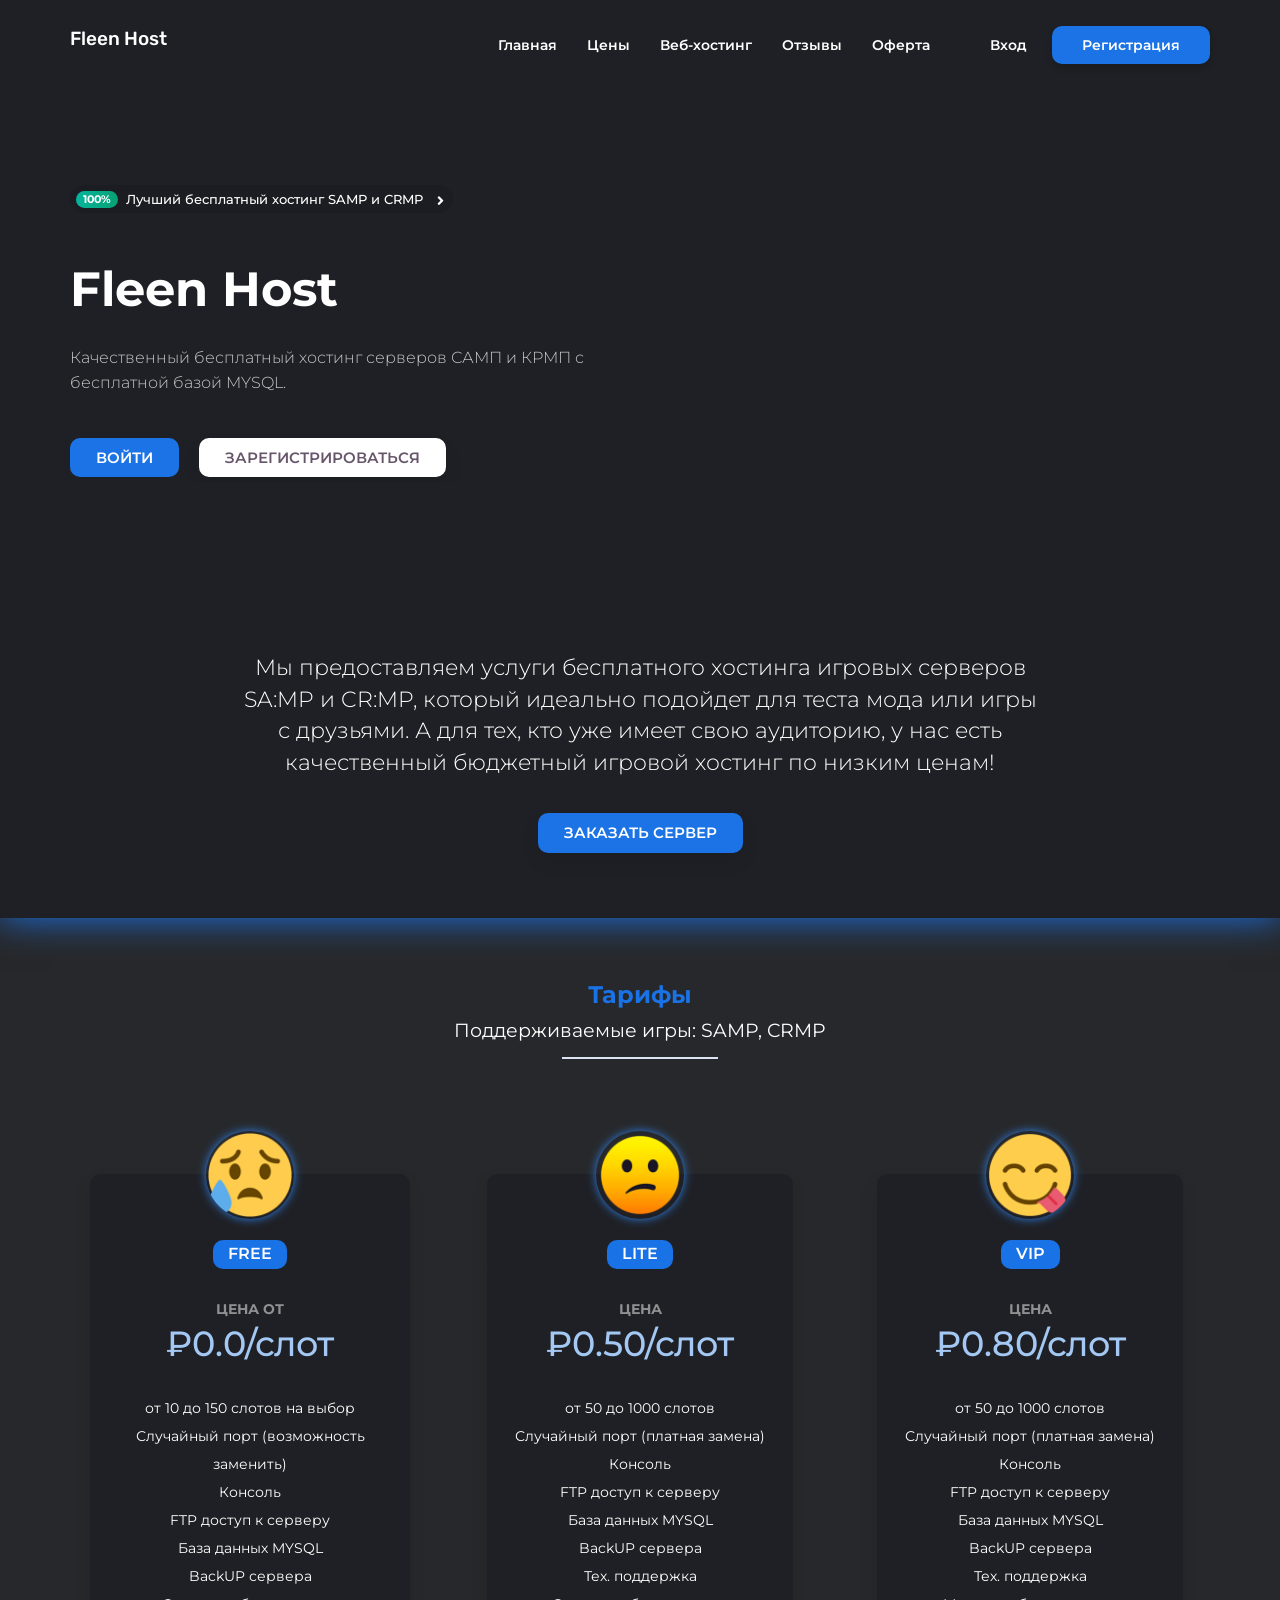
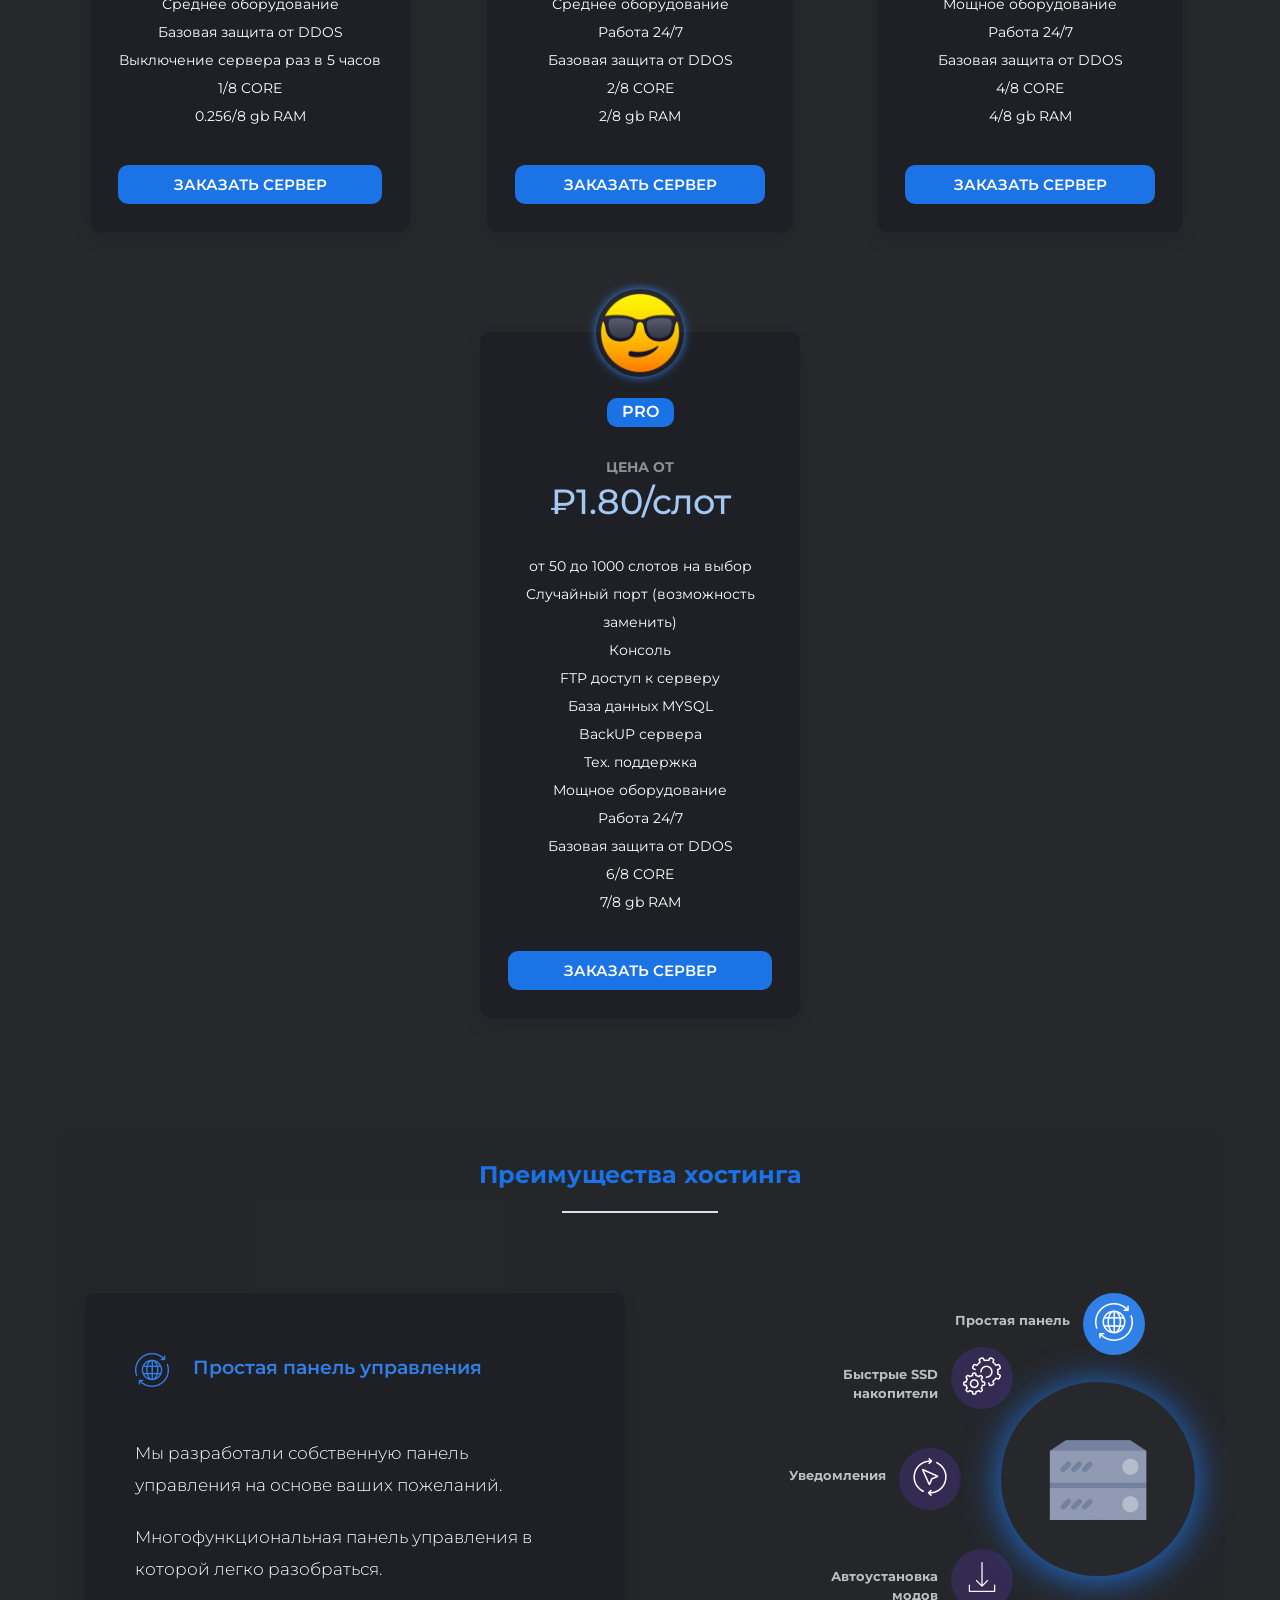
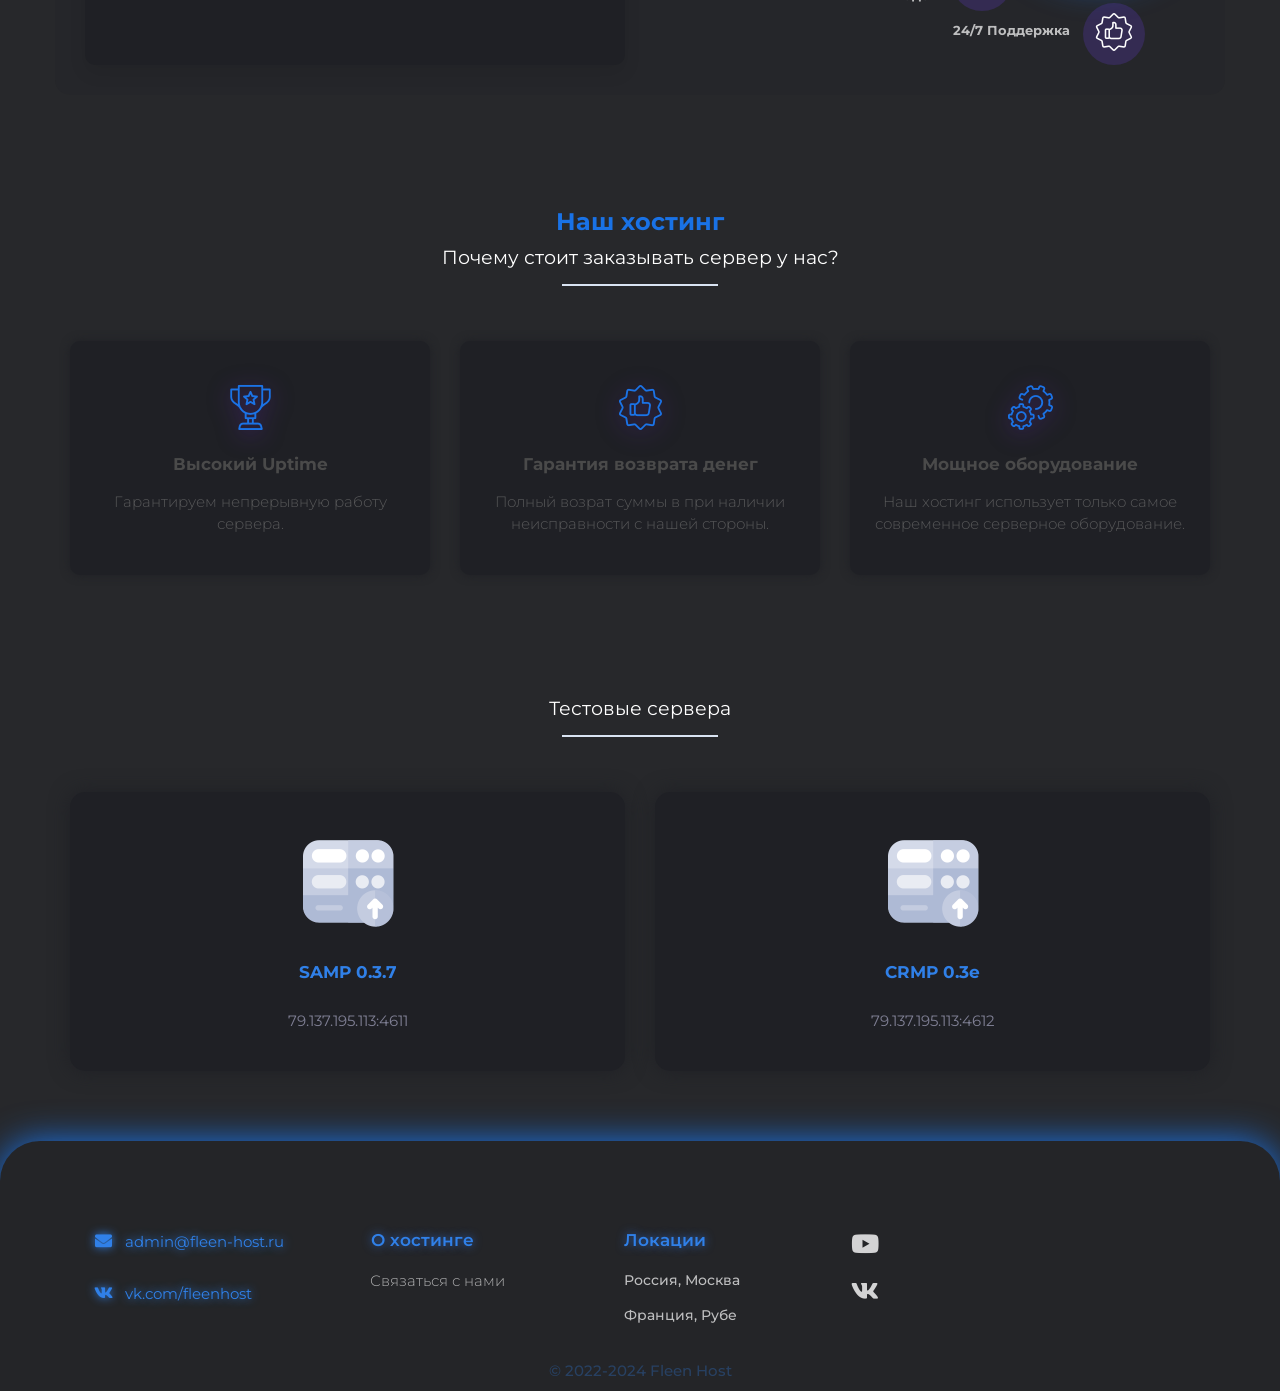
==== index.html @ 5edf5b59 "Initial site upload" ====
<!DOCTYPE html><html lang="ru"><head>
      <meta charset="UTF-8">
      <meta name="viewport" content="width=device-width, initial-scale=1.0,maximum-scale=1.0, user-scalable=no">
      <title>Fleen Host | Бесплатный игровой хостинг SAMP, CRMP</title>
	   <meta name="keywords" content="samp,crmp,gta, хостинг самп, хостинг samp , хостинг самп бесплатно, создать сервер самп бесплатно, бесплатный хостинг самп 0.3.7 навсегда, bighost, mazehost, fleenhost, хостинг samp бесплатно, хостинг самп автоустановка модов, создать сервер arizona rp, хостинг gta, luxe host, люкс хост, сваг хост, swag host, хостинг самп, free hosting samp, фрейм хост">
      <meta name="description" content="Fleen Host - Хостинг САМП и КРМП с базой MYSQL и защитой от DDoS атак. Мощное оборудование с автоустановкой модов и круглосуточная работа серверов!">
      <link rel="stylesheet" type="text/css" href="glavsite/css/bootstrap.min.css">
      <link rel="stylesheet" type="text/css" href="glavsite/css/bootstrap-slider.min.css">
      <link rel="stylesheet" type="text/css" href="glavsite/css/fontawesome-all.min.css">
      <link rel="stylesheet" type="text/css" href="glavsite/css/slick.css">
      <link rel="stylesheet" type="text/css" href="glavsite/css/style.css">
      <link rel="stylesheet" type="text/css" href="glavsite/css/custom.css">
   </head>
   <body>
      <div id="header-holder" class="main-header">
         <!---<div class="bg-animation">
            <div class="graphic-show">
               <img class="fix-size" src="glavsite/images/graphic1.png" alt="">
               <img class="img img1" src="glavsite/images/graphic1.png" alt="">
               <img class="img img2" src="glavsite/images/graphic2.png" alt="">
               <img class="img img3" src="glavsite/images/graphic3.png" alt="">
            </div>
         </div>--->
         <ul class="circles">
            <li></li>
            <li></li>
            <li></li>
            <li></li>
            <li></li>
            <li></li>
            <li></li>
            <li></li>
            <li></li>
            <li></li>
         </ul>
         <nav id="nav" class="navbar navbar-default navbar-full">
            <div class="container-fluid">
               <div class="container container-nav">
                  <div class="row">
                     <div class="col-md-12">
                        <div class="navbar-header">
                           <button aria-expanded="false" type="button" class="navbar-toggle collapsed" data-toggle="collapse" data-target="#bs">
                           <span class="icon-bar"></span>
                           <span class="icon-bar"></span>
                           <span class="icon-bar"></span>
                           </button>
                           <a class="logo-holder" href="index.html#">
                              Fleen Host
                           </a>
                        </div>
                        <div style="height: 1px;" role="main" aria-expanded="false" class="navbar-collapse collapse" id="bs">
                           <ul class="nav navbar-nav navbar-right">
                              <li><a href="index.html">Главная</a></li>
                              <li><a href="index.html#pricing">Цены</a></li>
							   <li><a href="web-hosting.html">Веб-хостинг</a></li>
                              <li><a target="_blank" href="https://vk.com/topic-210554805_48464461">Отзывы</a></li>
							  <li><a target="_blank" href="/oferta.html">Оферта</a></li>
                              <li><a class="login-button" href="https://fleen-host.ru/main/index">Вход</a></li>
                              <li class="support-button-holder support-dropdown">
                                 <a class="support-button" href="https://fleen-host.ru/account/login">Регистрация</a>
                              </li>
                           </ul>
                        </div>
                     </div>
                  </div>
               </div>
            </div>
         </nav>
         <div>
            <div id="top-content" class="container-fluid">
               <div class="container">
                  <div class="row">
                     <div class="col-md-6">
                        <div id="main-slider">
                           <div class="slide">
                              <div class="noti-holder">
                                 <div class="noti">
                                    <span class="badge">100%</span><span class="text">Лучший бесплатный хостинг SAMP и CRMP</span>
                                 </div>
                              </div>
                              <div class="spacer"></div>
                              <div class="big-title">Fleen Host</div>
                              <p>Качественный бесплатный хостинг серверов САМП и КРМП с бесплатной базой MYSQL.</p>
                              <div class="btn-holder">
                                 <a href="https://fleen-host.ru/main/index" class="ybtn ybtn-header-color">Войти</a><a href="https://fleen-host.ru/account/login" class="ybtn ybtn-white ybtn-shadow">Зарегистрироваться</a>
                              </div>
                           </div>
                        </div>
                     </div>
                     <div class="col-md-6">
                        <img class="header-graphic" src="glavsite/images/graphic1.png" alt>
                     </div>
                  </div>
               </div>
            </div>
         </div>
         <div id="info" class="container-fluid">
            <div class="container">
               <div class="row">
                  <div class="col-md-12">
                     <div class="info-text">Мы предоставляем услуги бесплатного хостинга игровых серверов SA:MP и CR:MP, который идеально подойдет для теста мода или игры с друзьями. А для тех, кто уже имеет свою аудиторию, у нас есть качественный бюджетный игровой хостинг по низким ценам!</div>
                     <a href="https://fleen-host.ru/servers/order" class="ybtn ybtn-accent-color ybtn-shadow">Заказать сервер</a>
                  </div>
               </div>
            </div>
         </div>
      </div>
      <div id="pricing" class="container-fluid">
         <div class="bg-color"></div>
         <div class="container">
            <div class="row">
               <div class="col-md-12">
                  <div class="row-title">Тарифы</div>
                  <div class="row-subtitle">Поддерживаемые игры: SAMP, CRMP</div>
               </div>
            </div>
            <div class="row">
               <div class="col-sm-12 col-md-4">
                  <div class="pricing-box pricing-unity pricing-color1">
                     <div class="pricing-content">
                        <div class="pricing-icon">
                           <img src="glavsite/images/server-1.png" alt>
                        </div>
                        <div class="pricing-title">FREE</div>
                        <div class="price-title">Цена от</div>
                        <div class="pricing-price">₽0.0/слот</div>
                        <div class="pricing-details">
                           <p>от 10 до 150 слотов на выбор<br>
                              Случайный порт (возможность заменить)<br>
                              Консоль<br>
                              FTP доступ к серверу<br>
                              База данных MYSQL<br>
                              BackUP сервера<br>
                              Среднее оборудование<br>
                              Базовая защита от DDOS<br>
							  Выключение сервера раз в 5 часов<br>
							  1/8 CORE<br>
							  0.256/8 gb RAM<br>
                           </p>
                        </div>
                        <div class="pricing-link">
                           <a class="ybtn" href="https://fleen-host.ru/servers/order">Заказать сервер</a>
                        </div>
                     </div>
                  </div>
               </div>
<div class="col-sm-6 col-md-4">
                  <div class="pricing-box pricing-unity pricing-color3">
                     <div class="pricing-content">
                        <div class="pricing-icon">
                           <img src="glavsite/images/server-2.png" alt>
                        </div>
                        <div class="pricing-title">LITE</div>
                        <div class="price-title">Цена</div>
                        <div class="pricing-price">₽0.50/слот</div>
                        <div class="pricing-details">
                           <p>от 50 до 1000 слотов<br>
                              Случайный порт (платная замена)<br>
                              Консоль<br>
                              FTP доступ к серверу<br>
                              База данных MYSQL<br>
							  BackUP сервера<br>
                              Тех. поддержка<br>
                              Среднее оборудование<br>
							  Работа 24/7<br>
                              Базовая защита от DDOS<br>
							  2/8 CORE<br>
							  2/8 gb RAM<br>
                           </p>
                        </div>
                        <div class="pricing-link">
                           <a class="ybtn" href="https://fleen-host.ru/servers/order">Заказать сервер</a>
                        </div>
                     </div>
                  </div>
				  </div>
                  <div class="pricing-box pricing-unity pricing-color2">
                     <div class="pricing-content">
                        <div class="pricing-icon">
                           <img src="glavsite/images/server-3.png" alt>
                        </div>
                        <div class="pricing-title">VIP</div>
                        <div class="price-title">Цена</div>
                        <div class="pricing-price">₽0.80/слот</div>
                        <div class="pricing-details">
                           <p>от 50 до 1000 слотов<br>
                              Случайный порт (платная замена)<br>
                              Консоль<br>
                              FTP доступ к серверу<br>
                              База данных MYSQL<br>
                              BackUP сервера<br>
                              Тех. поддержка<br>
                              Мощное оборудование<br>
                              Работа 24/7<br>
                              Базовая защита от DDOS<br>
							  4/8 CORE<br>
							  4/8 gb RAM<br>
                           </p>
                        </div>
                        <div class="pricing-link">
                           <a class="ybtn" href="https://fleen-host.ru/servers/order">Заказать сервер</a>
                        </div>
                     </div>
                  </div>
               </div>
		          <div class="col-sm-6 col-md-4">
                  </div>
               
               <div class="col-sm-12 col-md-4">
                  <div class="pricing-box pricing-unity pricing-color1">
                     <div class="pricing-content">
                        <div class="pricing-icon">
                           <img src="glavsite/images/server-4.png" alt>
                        </div>
                        <div class="pricing-title">PRO</div>
                        <div class="price-title">Цена от</div>
                        <div class="pricing-price">₽1.80/слот</div>
                        <div class="pricing-details">
                           <p>от 50 до 1000 слотов на выбор<br>
                              Случайный порт (возможность заменить)<br>
                              Консоль<br>
                              FTP доступ к серверу<br>
                              База данных MYSQL<br>
                              BackUP сервера<br>
                              Тех. поддержка<br>
                              Мощное оборудование<br>
                              Работа 24/7<br>
                              Базовая защита от DDOS<br>
							  6/8 CORE<br>
							  7/8 gb RAM<br>
                           </p>
                        </div>
                        <div class="pricing-link">
                           <a class="ybtn" href="https://fleen-host.ru/servers/order">Заказать сервер</a>
                        </div>
                     </div>
                  </div>
               </div>
            </div>
         </div>
      
      <div id="features" class="container-fluid">
         <div class="container" style="background: rgb(31 32 37 / 15%);padding: 30px;border-radius: 15px;">
            <div class="row">
               <div class="col-xs-12">
                  <div class="row-title">Преимущества хостинга</div>
                  <div class="row-subtitle"></div>
               </div>
            </div>
            <div class="row rtl-cols">
               <div class="col-sm-12 col-md-6">
                  <div id="features-links-holder">
                     <div class="icons-axis">
                        <img src="glavsite/images/features-icon.png" alt>
                     </div>
                     <div class="feature-icon-holder feature-icon-holder1 opened" data-id="1">
                        <div class="animation-holder">
                           <div class="special-gradiant"></div>
                        </div>
                        <div class="feature-icon"><i class="htfy htfy-worldwide"></i></div>
                        <div class="feature-title">Простая панель</div>
                     </div>
                     <div class="feature-icon-holder feature-icon-holder2" data-id="2">
                        <div class="animation-holder">
                           <div class="special-gradiant"></div>
                        </div>
                        <div class="feature-icon"><i class="htfy htfy-cogwheel"></i></div>
                        <div class="feature-title">Быстрые SSD накопители</div>
                     </div>
                     <div class="feature-icon-holder feature-icon-holder3" data-id="3">
                        <div class="animation-holder">
                           <div class="special-gradiant"></div>
                        </div>
                        <div class="feature-icon"><i class="htfy htfy-location"></i></div>
                        <div class="feature-title">Уведомления</div>
                     </div>
                     <div class="feature-icon-holder feature-icon-holder4" data-id="4">
                        <div class="animation-holder">
                           <div class="special-gradiant"></div>
                        </div>
                        <div class="feature-icon"><i class="htfy htfy-download"></i></div>
                        <div class="feature-title">Автоустановка модов</div>
                     </div>
                     <div class="feature-icon-holder feature-icon-holder5" data-id="5">
                        <div class="animation-holder">
                           <div class="special-gradiant"></div>
                        </div>
                        <div class="feature-icon"><i class="htfy htfy-like"></i></div>
                        <div class="feature-title">24/7 Поддержка</div>
                     </div>
                  </div>
               </div>
               <div class="col-sm-12 col-md-6">
                  <div id="features-holder">
                     <div class="feature-box feature-d1 show-details">
                        <div class="feature-title-holder">
                           <span class="feature-icon"><i class="htfy htfy-worldwide"></i></span>
                           <span class="feature-title">Простая панель управления</span>
                        </div>
                        <div class="feature-details">
                           <p>Мы разработали собственную панель управления на основе ваших пожеланий.</p>
                           <p>Многофункциональная панель управления в которой легко разобраться.</p>
                        </div>
                     </div>
                     <div class="feature-box feature-d2">
                        <div class="feature-title-holder">
                           <span class="feature-icon"><i class="htfy htfy-cogwheel"></i></span>
                           <span class="feature-title">SSD накопители</span>
                        </div>
                        <div class="feature-details">
                           <p>У нас установлено высокопроизводительное SSD-хранилище корпоративного уровня бесплатно для всех наших хостинг тарифов, чтобы ваш сервер был максимально быстрым.</p>
                           <p></p>
                        </div>
                     </div>
                     <div class="feature-box feature-d3">
                        <div class="feature-title-holder">
                           <span class="feature-icon"><i class="htfy htfy-location"></i></span>
                           <span class="feature-title">Уведомления</span>
                        </div>
                        <div class="feature-details">
                           <p>Мы отправляем уведомления о заканчивающемся сроке сервера, новом тикете или подтверждении E-mail. Никаких других навязчивых писем приходить не будет!</p>
                        </div>
                     </div>
                     <div class="feature-box feature-d4">
                        <div class="feature-title-holder">
                           <span class="feature-icon"><i class="htfy htfy-download"></i></span>
                           <span class="feature-title">Автоустановка модов</span>
                        </div>
                        <div class="feature-details">
                           <p>Мы реализовали автоустановку модов. У нас более 20 готовых RolePlay и DM модов, которые будут устанавливаться в 1 клик, для SAMP и CRMP!</p>
                        </div>
                     </div>
                     <div class="feature-box feature-d5">
                        <div class="feature-title-holder">
                           <span class="feature-icon"><i class="htfy htfy-like"></i></span>
                           <span class="feature-title">24/7 Поддержка</span>
                        </div>
                        <div class="feature-details">
                           <p>Профессиональное устранение всех проблем, возникающих в процессе аренды игровых серверов.</p>
                        </div>
                     </div>
                  </div>
               </div>
            </div>
         </div>
      </div>
      <div id="more-features" class="container-fluid">
         <div class="container">
            <div class="row">
               <div class="col-md-12">
                  <div class="row-title">Наш хостинг</div>
                  <div class="row-subtitle">Почему стоит заказывать сервер у нас?</div>
               </div>
            </div>
            <div class="row">
               <div class="col-sm-6 col-md-4">
                  <div class="mfeature-box">
                     <div class="mfeature-icon">
                        <i class="htfy htfy-trophy"></i>
                     </div>
                     <div class="mfeature-title">Высокий Uptime</div>
                     <div class="mfeature-details">Гарантируем непрерывную работу сервера.</div>
                  </div>
               </div>
               <div class="col-sm-6 col-md-4">
                  <div class="mfeature-box">
                     <div class="mfeature-icon">
                        <i class="htfy htfy-like"></i>
                     </div>
                     <div class="mfeature-title">Гарантия возврата денег</div>
                     <div class="mfeature-details">Полный возрат суммы в при наличии неисправности с нашей стороны.</div>
                  </div>
               </div>
               <div class="col-sm-12 col-md-4">
                  <div class="mfeature-box">
                     <div class="mfeature-icon">
                        <i class="htfy htfy-cogwheel"></i>
                     </div>
                     <div class="mfeature-title">Мощное оборудование</div>
                     <div class="mfeature-details">Наш хостинг использует только самое современное серверное оборудование.</div>
                  </div>
               </div>
            </div>
         </div>
      </div>
      <div id="ifeatures" class="container-fluid">
         <div class="container">
            <div class="row">
               <div class="col-md-12">
                  <div class="row-subtitle">Тестовые сервера</div>
               </div>
            </div>
            <div class="row">
               <div class="col-sm-6 col-md-6">
                  <div class="feature-box">
                     <div class="feature-icon">
                        <img src="glavsite/images/feature1.png" alt>
                     </div>
                     <div class="feature-title">SAMP 0.3.7</div>
                     <div class="feature-details">79.137.195.113:4611</div>
                  </div>
               </div>
               <div class="col-sm-6 col-md-6">
                  <div class="feature-box">
                     <div class="feature-icon">
                        <img src="glavsite/images/feature1.png" alt>
                     </div>
                     <div class="feature-title">CRMP 0.3e</div>
                     <div class="feature-details">79.137.195.113:4612</div>
                  </div>
               </div>
            </div>
         </div>
      </div>
      <div id="footer" class="container-fluid">
         <div class="container">
            <div class="row">
               <div class="col-xs-6 col-sm-4 col-md-3">
                  <div class="address-holder">
                     <div class="email"><i class="fas fa-envelope"></i> admin@fleen-host.ru</div>
                     <div class="email"><i class="fab fa-vk"></i> vk.com/fleenhost</div>
                  </div>
               </div>
               <div class="col-xs-6 col-sm-2 col-md-2">
                  <div class="footer-menu-holder">
                     <h4>О хостинге</h4>
                     <ul class="footer-menu">
                        <li><a target="_blank" href="https://vk.me/fleenhost">Связаться с нами</a></li>
                     </ul>
                  </div>
               </div>
               <div class="col-xs-6 col-sm-2 col-md-3">
                  <div class="footer-menu-holder">
                     <h4>Локации</h4>
                     <ul class="footer-menu">
                        <li>Россия, Москва</li>
                        <li>Франция, Рубе</li>
                     </ul>
                  </div>
               </div>
               <div class="col-xs-12 col-sm-1 col-md-1">
                  <div class="social-menu-holder">
                     <ul class="social-menu">
                        <li><a href="index.html#"><i class="fab fa-youtube"></i></a></li>
                        <li><a href="https://vk.com/fleenhost"><i class="fab fa-vk"></i></a></li>
                        <li>
                        </li>
                     </ul>
                  </div>
               </div>
            </div>
		<!--LiveInternet counter--><a href="https://www.liveinternet.ru/click" target="_blank"><img id="licnt2D8A" width="88" height="15" style="border:0" title="LiveInternet: показано число посетителей за сегодня" src="hit" alt></a><script>(function(d,s){d.getElementById("licnt2D8A").src=
"https://counter.yadro.ru/hit?t26.6;r"+escape(d.referrer)+
((typeof(s)=="undefined")?"":";s"+s.width+"*"+s.height+"*"+
(s.colorDepth?s.colorDepth:s.pixelDepth))+";u"+escape(d.URL)+
";h"+escape(d.title.substring(0,150))+";"+Math.random()})
(document,screen)</script><!--/LiveInternet-->
         </div>
         <div>
            <p>© 2022-2024 Fleen Host</p>
         </div>
      </div>
      <script src="glavsite/js/jquery.min.js"></script>
      <script src="glavsite/js/bootstrap.min.js"></script>
      <script src="glavsite/js/bootstrap-slider.min.js"></script>
      <script src="glavsite/js/slick.min.js"></script>
      <script src="glavsite/js/main.js"></script>
   
</body></html>
---- glavsite/css/style.css ----
@import "https://fonts.googleapis.com/css?family=Montserrat:200,300,400,500,600,700";
@import "https://fonts.googleapis.com/css?family=Rubik:400,500";
@import "swaghost.css";
*, body {
    font-family: montserrat, sans-serif;
    font-weight: 400;
    -webkit-font-smoothing: antialiased;
    text-rendering: optimizeLegibility;
    -moz-osx-font-smoothing: grayscale;
}

body {
    background: rgb(39, 40, 43);
    color: rgb(255, 255, 255);
}

a, input[type=submit] {
    -webkit-transition: all .3s ease;
    transition: all .3s ease
}
.rtl-cols div[class^=col-] {
    float: right
}
.slick-track {
    -webkit-transition: none;
    transition: none
}
.slick-slide {
    cursor: pointer;
    outline: 0
}
.slick-dots {
    position: absolute;
    left: 0;
    bottom: 0;
    width: 100%;
    list-style: none;
    padding: 0;
    margin: 0;
    text-align: center
}
.slick-dots li {
    display: inline-block;
    text-indent: -9999px;
    white-space: nowrap;
    border: 0;
    width: 8px;
    height: 8px;
    border-radius: 8px;
    background-color: #fff;
    opacity: .5;
    margin-left: 5px;
    -webkit-box-shadow: 0 0 10px 0 rgba(0, 0, 0, .5);
    box-shadow: 0 0 10px 0 rgba(0, 0, 0, .5)
}
.slick-dots li.slick-active {
    opacity: 1
}
.row-title {
    text-align: center;
    font-size: 24px;
    font-weight: 700;
    color: rgb(25, 114, 230);
    position: relative;
    margin-top: 30px;
    margin-top: 0;
    margin-bottom: 5px
}
.row-title.grey-color {
    color: #44494f;
    margin-bottom: 20px
}
.row-title.grey-color:after {
    background-color: #44494f;
    bottom: -6px
}
.row-subtitle {
    position: relative;
    text-align: center;
    font-size: 19px;
    color: white;
    font-weight: 400;
    margin-bottom: 50px
}
.row-subtitle:after {
    position: absolute;
    content: "";
    width: 156px;
    height: 2px;
    background-color: #d9e3f2;
    left: 50%;
    margin-left: -78px;
    bottom: -15px
}
.row-icon {
    text-align: center
}
.row-icon .pricing-icon {
    position: relative;
    width: 88px;
    height: 88px;
    display: inline-block;
    border-radius: 200px;
    overflow: hidden;
    z-index: 100;
    background-color: #fff;
    border: 2px solid #cfced6;
    animation-name: little-move
}
.row-icon .pricing-icon .htfy {
    color: #fff;
    font-size: 45px;
    margin-top: 21px
}
.row-icon .pricing-icon .htfy-technology {
    margin-top: 26px
}
.row-icon .pricing-icon [class*=fa] {
    color: #fff;
    font-size: 40px;
    margin-top: 25px
}
.row-icon .pricing-icon.color1 .htfy, .row-icon .pricing-icon.color1 [class*=fa] {
    color: #3080e8
}
.row-icon .pricing-icon.color2 .htfy, .row-icon .pricing-icon.color2 [class*=fa] {
    color: #5d9cec
}
.row-icon .pricing-icon.color3 .htfy, .row-icon .pricing-icon.color3 [class*=fa] {
    color: #65d692
}
.ybtn {
    border: 0;
    border-radius: 10px;
    font-size: 15px;
    font-weight: 600;
    text-transform: uppercase;
    padding: 9px 26px;
    margin: 5px 10px;
    display: inline-block;
    white-space: nowrap;
    outline: none;
    -webkit-transition: all .3s ease 0s;
    transition: all .3s ease 0s;
    -webkit-transform: scale(1);
    -moz-transform: scale(1);
    -ms-transform: scale(1);
    transform: scale(1)
}
.ybtn:hover, .ybtn:focus {
    text-decoration: none;
    -webkit-transform: scale(.95);
    -moz-transform: scale(.95);
    -ms-transform: scale(.95);
    transform: scale(.95)
}
.ybtn-small {
    border-radius: 8px;
    font-size: 13px;
    font-weight: 600;
    text-transform: none;
    padding: 5px 15px;
    margin: 2px 4px
}
.ybtn-shadow {
    -webkit-box-shadow: 0 9px 18px rgba(0, 0, 0, .08);
    box-shadow: 0 9px 18px rgba(0, 0, 0, .08)
}
.ybtn-accent-color {
    color: #fff;
    background-color: #1b73e6
}
.ybtn-accent-color:hover, .ybtn-accent-color:focus {
    color: #fff;
    background-color: #1767cf
}
.ybtn-header-color {
    color: #fff;
    background-color: #1b73e6
}
.ybtn-header-color:hover, .ybtn-header-color:focus {
    color: #fff;
    background-color: #1250a1
}
.ybtn-other-color {
    color: #fff;
    background-color: #332f5c
}
.ybtn-other-color:hover, .ybtn-other-color:focus {
    color: #fff;
    background-color: #201e3a
}
.ybtn-purple-text {
    color: #3080e8;
    background-color: transparent
}
.ybtn-purple-text:hover, .ybtn-purple-text:focus {
    color: #1972e6
}
.ybtn-purple {
    color: #fff;
    background-color: #756de7
}
.ybtn-purple:hover, .ybtn-purple:focus {
    color: #fff;
    background-color: #6961d4
}
.ybtn-purple-text {
    color: #756de7;
    background-color: transparent
}
.ybtn-purple-text:hover, .ybtn-purple-text:focus {
    color: #6961d4
}
.ybtn-white {
    color: #66556b;
    background-color: #fff
}
.ybtn-white:hover, .ybtn-white:focus {
    color: #000;
    background-color: #fff
}
.ybtn-pink {
    color: #fff;
    background-color: #ed52f8
}
.ybtn-pink:hover, .ybtn-pink:focus {
    color: #fff;
    background-color: #e14eeb
}
.special-gradiant {
    background: -moz-linear-gradient(-45deg, transparent 0%, transparent 4%, black 5%, transparent 6%, transparent 9%, black 10%, transparent 11%, transparent 14%, black 15%, transparent 16%, transparent 19%, black 20%, transparent 21%, transparent 24%, black 25%, transparent 26%, transparent 29%, black 30%, transparent 31%, transparent 34%, black 35%, transparent 36%, transparent 39%, black 40%, transparent 41%, transparent 44%, black 45%, transparent 46%, transparent 49%, black 50%, transparent 51%, transparent 54%, black 55%, transparent 56%, transparent 59%, black 60%, transparent 61%, transparent 64%, black 65%, transparent 66%, transparent 69%, black 70%, transparent 71%, transparent 74%, black 75%, transparent 76%, transparent 79%, black 80%, transparent 81%, transparent 84%, black 85%, transparent 86%, transparent 89%, black 90%, transparent 91%, transparent 94%, black 95%, transparent 96%, transparent 100%);
    background: -webkit-linear-gradient(-45deg, transparent 0%, transparent 4%, black 5%, transparent 6%, transparent 9%, black 10%, transparent 11%, transparent 14%, black 15%, transparent 16%, transparent 19%, black 20%, transparent 21%, transparent 24%, black 25%, transparent 26%, transparent 29%, black 30%, transparent 31%, transparent 34%, black 35%, transparent 36%, transparent 39%, black 40%, transparent 41%, transparent 44%, black 45%, transparent 46%, transparent 49%, black 50%, transparent 51%, transparent 54%, black 55%, transparent 56%, transparent 59%, black 60%, transparent 61%, transparent 64%, black 65%, transparent 66%, transparent 69%, black 70%, transparent 71%, transparent 74%, black 75%, transparent 76%, transparent 79%, black 80%, transparent 81%, transparent 84%, black 85%, transparent 86%, transparent 89%, black 90%, transparent 91%, transparent 94%, black 95%, transparent 96%, transparent 100%);
    background: linear-gradient(135deg, transparent 0%, transparent 4%, black 5%, transparent 6%, transparent 9%, black 10%, transparent 11%, transparent 14%, black 15%, transparent 16%, transparent 19%, black 20%, transparent 21%, transparent 24%, black 25%, transparent 26%, transparent 29%, black 30%, transparent 31%, transparent 34%, black 35%, transparent 36%, transparent 39%, black 40%, transparent 41%, transparent 44%, black 45%, transparent 46%, transparent 49%, black 50%, transparent 51%, transparent 54%, black 55%, transparent 56%, transparent 59%, black 60%, transparent 61%, transparent 64%, black 65%, transparent 66%, transparent 69%, black 70%, transparent 71%, transparent 74%, black 75%, transparent 76%, transparent 79%, black 80%, transparent 81%, transparent 84%, black 85%, transparent 86%, transparent 89%, black 90%, transparent 91%, transparent 94%, black 95%, transparent 96%, transparent 100%);
    filter: progid:DXImageTransform.Microsoft.gradient( startColorstr='#00000000', endColorstr='#00000000', GradientType=1);
    position: absolute;
    left: 0;
    top: 50%;
    margin-top: -90%;
    width: 158px;
    height: 158px;
    z-index: -1;
    opacity: .15;
    animation-duration: 1s;
    animation-timing-function: linear;
    animation-iteration-count: infinite
}
@keyframes little-move {
    0% {
        left: 0
    }
    100% {
        left: -15px
    }
}

.circles {
    position: absolute;
    top: 0;
    left: 0;
    width: 100%;
    height: 100%;
    overflow: hidden;
}

.circles li{
    position: absolute;
    display: block;
    list-style: none;
    width: 20px;
    height: 20px;
    background: linear-gradient(325deg, #1b73e6, rgb(0 0 0 / 0%));
    animation: animate 25s linear infinite;
    bottom: -150px;
    border-radius: 50%;
    
}

.circles li:nth-child(1){
    left: 25%;
    width: 80px;
    height: 80px;
    animation-delay: 0s;
}


.circles li:nth-child(2){
    left: 10%;
    width: 20px;
    height: 20px;
    animation-delay: 2s;
    animation-duration: 12s;
}

.circles li:nth-child(3){
    left: 70%;
    width: 20px;
    height: 20px;
    animation-delay: 4s;
}

.circles li:nth-child(4){
    left: 40%;
    width: 60px;
    height: 60px;
    animation-delay: 0s;
    animation-duration: 18s;
}

.circles li:nth-child(5){
    left: 65%;
    width: 20px;
    height: 20px;
    animation-delay: 0s;
}

.circles li:nth-child(6){
    left: 75%;
    width: 110px;
    height: 110px;
    animation-delay: 3s;
}

.circles li:nth-child(7){
    left: 35%;
    width: 150px;
    height: 150px;
    animation-delay: 7s;
}

.circles li:nth-child(8){
    left: 50%;
    width: 25px;
    height: 25px;
    animation-delay: 15s;
    animation-duration: 45s;
}

.circles li:nth-child(9){
    left: 20%;
    width: 15px;
    height: 15px;
    animation-delay: 2s;
    animation-duration: 35s;
}

.circles li:nth-child(10){
    left: 85%;
    width: 150px;
    height: 150px;
    animation-delay: 0s;
    animation-duration: 11s;
}

@keyframes animate {
    0% {
    	background: linear-gradient(325deg, #1b73e6, rgb(0 0 0 / 0%));
        transform: translateY(0) rotate(0deg);
        opacity: 1;
    }

    100% {
    	background: linear-gradient(325deg, #1b73e6, rgb(0 0 0 / 0%));
        transform: translateY(-1000px) rotate(720deg);
        opacity: 0;
    }
}

#header-holder {
    position: relative;
    z-index: 100;
	background: rgb(31 32 37);
    padding-top: 15px;
	box-shadow: 0px 0px 35px #1b73e6;
}
#header-holder .bg-animation {
    position: absolute;
    opacity: 1;
    left: 0%;
    top: -20%;
    width: 100%;
    height: 108%;
    background-image: url(../fonts/headbg-purple.svg);
    background-repeat: no-repeat;
    background-size: 100% 100%;
    background-color: #5e06cb;
    -webkit-transform: skewY(-10deg);
    -moz-transform: skewY(-10deg);
    -ms-transform: skewY(-10deg);
    transform: skewY(-10deg);
    z-index: -1
}
#header-holder.inner-header {
    position: relative
}
#header-holder.inner-header:before {
    position: absolute;
    content: "";
    top: 0;
    left: 0;
    width: 100%;
    height: 100%;
    background-repeat: repeat-x;
    background-image: -webkit-linear-gradient(120deg, #5e06cb, #3080e8);
    background-image: -o-linear-gradient(120deg, #5e06cb, #3080e8);
    background-image: linear-gradient(120deg, #5e06cb, #3080e8)
}
#header-holder.inner-header .bg-animation {
    opacity: 1;
    top: 0;
    height: 100%;
    background-image: inherit;
    background-color: #5e06cb;
    -webkit-transform: skewY(0deg);
    -moz-transform: skewY(0deg);
    -ms-transform: skewY(0deg);
    transform: skewY(0deg);
    display: none
}
#header-holder #nav {
    border: 0;
    background-color: transparent
}
@media(min-width:1800px) {
    #header-holder:not(.inner-header):before {
        content: "";
        position: absolute;
        left: 0;
        top: 0;
        width: 100%;
        height: 60%;
        background-color: #5e06cb;
        -webkit-transform: skewY(-10deg);
        -moz-transform: skewY(-10deg);
        -ms-transform: skewY(-10deg);
        transform: skewY(-10deg);
        -webkit-transform-origin: left top;
        -moz-transform-origin: left top;
        -ms-transform-origin: left top;
        transform-origin: left top;
        z-index: -1
    }
    #header-holder.main-header:before {
        display: none!important
    }
}

.logo-holder {
    font-family: 'rubik', sans-serif;
    color: white;
    font-size: 19px;
    font-weight: 500;
    cursor: pointer;
    display: inline-block;
    padding-top: 10px;
    -webkit-transition: all .3s ease 0s;
    transition: all .3s ease 0s;
}

.logo-holder:hover, .logo-holder:focus {
    opacity: 0.5;
	text-decoration: none;
}

.logo-holder .logo {
    display: inline-block;
}
svg.logo {
    width: 62px;
    height: auto
}
svg.logo text {
    font-family: rubik, sans-serif;
    font-weight: 500;
    fill: #fff
}
.navbar-collapse-centered {
    text-align: center
}
.navbar-nav-centered {
    display: inline-block;
    float: none
}
.navbar-default .navbar-collapse, .navbar-default .navbar-form {
    border-color: rgba(231, 231, 231, .2)
}
.navbar {
    border: 0;
    border-radius: 0;
    margin-bottom: 0
}
.navbar-default .navbar-nav>li>a {
    color: #fff;
    font-size: 14px;
    font-weight: 600;
    -webkit-transition: all .3s ease 0s;
    transition: all .3s ease 0s
}
.navbar-default .navbar-nav>li>a:hover, .navbar-default .navbar-nav>li>a:focus {
    color: rgba(255, 255, 255, .6)
}
.navbar-default .navbar-nav>li>a.login-button {
    margin-left: 30px
}
.navbar-default .navbar-nav>.active a, .navbar-default .navbar-nav>.active a:focus, .navbar-default .navbar-nav>.active a:hover {
    color: #dbc2fe;
    background-color: transparent
}
.support-button-holder {
    border-radius: 4px
}
.support-button-holder a.support-button {
    display: inline-block;
    position: relative;
    cursor: pointer;
    padding: 9px 30px;
    background-color: rgb(27, 115, 230);
    border-radius: 10px;
    color: #fff;
    opacity: 1;
    margin-top: 11px;
    margin-left: 10px;
    font-weight: 600;
    font-size: 14px;
    -webkit-box-shadow: 0 4px 6px 0 rgba(0, 0, 0, .15);
    box-shadow: 0 4px 6px 0 rgba(0, 0, 0, .15);
    -webkit-transition: all .3s ease 0s;
    transition: all .3s ease 0s
}
.support-button-holder a.support-button:hover, .support-button-holder a.support-button:focus {
    border-radius: 10px;
    background-color: #5e9ced!important;
    color: #fff!important;
    opacity: 1!important
}
@media(min-width:768px) {
    .navbar-nav>li>a {
        padding-top: 20px;
        padding-bottom: 20px
    }
}
.navbar-default .navbar-toggle {
    border: 0;
    -webkit-transition: all .3s ease 0s;
    transition: all .3s ease 0s
}
.navbar-default .navbar-toggle .icon-bar {
    background-color: #fff
}
.navbar-default .navbar-toggle:hover, .navbar-default .navbar-toggle:focus {
    background-color: transparent;
    opacity: .7
}
.navbar-toggle {
    margin-top: 17px
}
.navbar-nav>li>.dropdown-menu {
    border-radius: 10px
}
.dropdown-menu, .navbar-main .dropdown-menu {
    background-color: #fff;
    min-width: 160px;
    border: 0;
    padding: 12px;
    border-radius: 10px;
    -webkit-box-shadow: 0 6px 15px rgba(0, 0, 0, .1);
    box-shadow: 0 6px 15px rgba(0, 0, 0, .1);
    -webkit-transition: all .3s cubic-bezier(.78, .74, .25, 1);
    transition: all .3s cubic-bezier(.78, .74, .25, 1);
    z-index: 9999
}
.dropdown:hover .dropdown-menu, .dropdown:focus .dropdown-menu {
    display: block;
    -webkit-transform: scale(1, 1);
    -moz-transform: scale(1, 1);
    -ms-transform: scale(1, 1);
    transform: scale(1, 1);
    opacity: 1
}
.dropdown-menu {
    display: block;
    -webkit-transform-origin: 75% 0%;
    -moz-transform-origin: 75% 0%;
    -ms-transform-origin: 75% 0%;
    transform-origin: 75% 0%;
    -webkit-transform: scale(0, 0);
    -moz-transform: scale(0, 0);
    -ms-transform: scale(0, 0);
    transform: scale(0, 0);
    -webkit-transition: all .3s cubic-bezier(.78, .74, .25, 1);
    transition: all .3s cubic-bezier(.78, .74, .25, 1)
}
.dropdown-menu:before {
    position: absolute;
    content: "";
    top: -7px;
    right: 40px;
    width: 0;
    height: 0;
    border-left: 7px solid transparent;
    border-right: 7px solid transparent;
    border-bottom: 7px solid #fff
}
.dropdown-menu>li>a {
    color: #69677e;
    font-size: 14px;
    font-weight: 600;
    text-decoration: none;
    display: block;
    padding: 5px 12px;
    border-radius: 10px;
    -webkit-transition: all .3s ease 0s;
    transition: all .3s ease 0s
}
.dropdown-menu>li>a:focus, .dropdown-menu>li>a:hover {
    color: #3080e8;
    background-color: #f7f6f8
}
.dropdown-menu.dropdown-mega {
    z-index: 9998;
    padding: 20px 0;
    margin-top: 12px!important;
    display: block;
    -webkit-transform-origin: 50% 0%;
    -moz-transform-origin: 50% 0%;
    -ms-transform-origin: 50% 0%;
    transform-origin: 50% 0%;
    -webkit-transform: scale(1, 0);
    -moz-transform: scale(1, 0);
    -ms-transform: scale(1, 0);
    transform: scale(1, 0);
    -webkit-transition: all .3s cubic-bezier(.78, .74, .25, 1);
    transition: all .3s cubic-bezier(.78, .74, .25, 1);
    opacity: 0
}
.dropdown-menu.dropdown-unity {
    -webkit-transform-origin: 85% 0%;
    -moz-transform-origin: 85% 0%;
    -ms-transform-origin: 85% 0%;
    transform-origin: 85% 0%
}
.dropdown {
    -webkit-transition: all .3s ease 0s;
    transition: all .3s ease 0s
}
.dropdown:hover .dropdown-menu, .dropdown:focus .dropdown-menu {
    display: block
}
.dropdown.mega {
    position: inherit;
    -webkit-transition: all .3s ease 0s;
    transition: all .3s ease 0s
}
.dropdown.mega>a {
    position: relative;
    z-index: 9999
}
.dropdown.mega>a:before {
    position: absolute;
    content: "";
    bottom: -2px;
    left: 50%;
    margin-left: -2px;
    width: 0;
    height: 0;
    border-left: 7px solid transparent;
    border-right: 7px solid transparent;
    border-bottom: 7px solid #fff;
    opacity: 0;
    -webkit-transition: all .3s ease;
    transition: all .3s ease
}
.dropdown.mega:hover>a:before, .dropdown.mega:focus>a:before {
    opacity: 1
}
.dropdown.mega:hover .dropdown-menu.dropdown-mega, .dropdown.mega:focus .dropdown-menu.dropdown-mega {
    display: block;
    -webkit-transform: scale(1, 1);
    -moz-transform: scale(1, 1);
    -ms-transform: scale(1, 1);
    transform: scale(1, 1);
    opacity: 1
}
.dropdown.mega .dropdown-menu.dropdown-mega:after {
    position: absolute;
    content: "";
    width: 100%;
    height: 12px;
    top: -12px;
    left: 0
}
.dropdown.mega .dropdown-menu.dropdown-mega:before {
    display: none
}
.dropdown.mega p {
    font-size: 15px;
    font-weight: 300;
    color: #7a7896;
    margin-top: 5px;
    padding: 10px
}
.dropdown.unity-menu {
    -webkit-transition: all .3s ease 0s;
    transition: all .3s ease 0s
}
.dropdown.unity-menu>a {
    position: relative;
    z-index: 9999
}
.dropdown.unity-menu:hover>a:before, .dropdown.unity-menu:focus>a:before {
    opacity: 1
}
.dropdown.unity-menu:hover .dropdown-menu.dropdown-unity, .dropdown.unity-menu:focus .dropdown-menu.dropdown-unity {
    display: block;
    -webkit-transform: scale(1, 1);
    -moz-transform: scale(1, 1);
    -ms-transform: scale(1, 1);
    transform: scale(1, 1);
    opacity: 1
}
.dropdown.unity-menu .dropdown-menu.dropdown-unity:after {
    position: absolute;
    content: "";
    width: 100%;
    height: 12px;
    top: -12px;
    left: 0
}
.dropdown.unity-menu p {
    font-size: 15px;
    font-weight: 300;
    color: #7a7896;
    margin-top: 5px;
    padding: 10px
}
.unity-link {
    text-decoration: none!important;
    padding: 0!important;
    background-color: transparent
}
.unity-link:hover, .unity-link:focus {
    background-color: #ebf2f9!important
}
.unity-link:hover .unity-box:after, .unity-link:focus .unity-box:after {
    opacity: 1;
    right: 15px
}
.unity-box {
    position: relative;
    padding: 13px 60px 13px 75px;
    border-radius: 8px;
    -webkit-transition: all .3s ease 0s;
    transition: all .3s ease 0s
}
.unity-box:after {
    font-family: swaghost!important;
    position: absolute;
    content: "\6b";
    font-size: 10px;
    top: 50%;
    margin-top: -7px;
    right: 20px;
    color: #b1c6db;
    text-transform: none;
    font-weight: 600;
    opacity: 0;
    -webkit-transition: all .3s ease;
    transition: all .3s ease
}
.unity-box .unity-icon {
    position: absolute;
    left: 18px;
    top: 50%;
    margin-top: -24px
}
.unity-box .unity-icon .htfy {
    font-size: 45px
}
.unity-box .unity-icon [class*=fa] {
    font-size: 45px
}
.unity-box .unity-icon img {
    width: 44px
}
.unity-box .unity-title {
    font-size: 15px;
    font-weight: 600;
    color: #2a4968;
    text-transform: uppercase
}
.unity-box .unity-details {
    font-size: 14px;
    font-weight: 300;
    color: #7a7896
}
.mega-link {
    text-decoration: none!important
}
.mega-box {
    position: relative;
    padding: 20px 20px 20px 90px;
    border-radius: 8px;
    -webkit-transition: all .3s ease 0s;
    transition: all .3s ease 0s
}
.mega-box:hover, .mega-box:focus {
    background-color: #f3f3f7
}
.mega-box.m-color1 .mega-icon {
    color: #3080e8
}
.mega-box.m-color1:hover .mega-icon, .mega-box.m-color1:focus .mega-icon {
    color: #1972e6
}
.mega-box.m-color2 .mega-icon {
    color: #5d9cec
}
.mega-box.m-color2:hover .mega-icon, .mega-box.m-color2:focus .mega-icon {
    color: #468ee9
}
.mega-box.m-color3 .mega-icon {
    color: #65d692
}
.mega-box.m-color3:hover .mega-icon, .mega-box.m-color3:focus .mega-icon {
    color: #51d184
}
.mega-box .mega-icon {
    position: absolute;
    left: 20px;
    top: 50%;
    margin-top: -24px
}
.mega-box .mega-icon .htfy {
    font-size: 45px
}
.mega-box .mega-icon [class*=fa] {
    font-size: 45px
}
.mega-box .mega-title {
    font-size: 15px;
    font-weight: 600;
    color: #3f3d59
}
.mega-box .mega-details {
    font-size: 15px;
    font-weight: 300;
    color: #7a7896
}
.support-button-holder {
    perspective: 1000px;
    position: relative;
    z-index: 1000;
    -webkit-transition: all .3s ease 0s;
    transition: all .3s ease 0s
}
.support-button-holder:hover .dropdown-menu, .support-button-holder:focus .dropdown-menu {
    display: block;
    -webkit-transform: scale(1);
    -moz-transform: scale(1);
    -ms-transform: scale(1);
    transform: scale(1);
    opacity: 1
}
.support-button-holder .dropdown-menu {
    padding: 10px;
    margin-top: 12px!important;
    display: block;
    -webkit-transform-origin: 80% 0%;
    -moz-transform-origin: 80% 0%;
    -ms-transform-origin: 80% 0%;
    transform-origin: 80% 0%;
    -webkit-transform: scale(0);
    -moz-transform: scale(0);
    -ms-transform: scale(0);
    transform: scale(0);
    -webkit-transition: all .3s cubic-bezier(.78, .74, .25, 1);
    transition: all .3s cubic-bezier(.78, .74, .25, 1);
    opacity: 0
}
.support-button-holder .dropdown-menu:before {
    position: absolute;
    content: "";
    top: -7px;
    right: 40px;
    width: 0;
    height: 0;
    border-left: 7px solid transparent;
    border-right: 7px solid transparent;
    border-bottom: 7px solid #fff
}
.support-button-holder .dropdown-menu:after {
    position: absolute;
    content: "";
    width: 100%;
    height: 12px;
    top: -12px;
    left: 0
}
.support-button-holder .dropdown-menu li a {
    display: inline-block;
    width: 100%;
    padding: 15px;
    font-size: 14px;
    font-weight: 700;
    color: #8b899e;
    -webkit-transition: all .3s ease 0s;
    transition: all .3s ease 0s
}
.support-button-holder .dropdown-menu li a [class*=fa], .support-button-holder .dropdown-menu li a i {
    color: #69677e;
    font-size: 17px;
    margin-right: 15px;
    -webkit-transition: all .3s ease 0s;
    transition: all .3s ease 0s
}
.support-button-holder .dropdown-menu li a:hover, .support-button-holder .dropdown-menu li a:focus {
    color: #3080e8;
    background-color: #f7f6f8
}
.support-button-holder .dropdown-menu li a:hover [class*=fa], .support-button-holder .dropdown-menu li a:hover i, .support-button-holder .dropdown-menu li a:focus [class*=fa], .support-button-holder .dropdown-menu li a:focus i {
    color: #65d66a
}
#top-content {
    text-align: center;
    padding-top: 100px;
    padding-bottom: 40px
}
#top-content .big-title {
    font-size: 48px;
    color: #fff;
    font-weight: 700;
    line-height: 62px;
    margin-bottom: 40px
}
#top-content .big-title span {
    font-size: 48px;
    color: #fff;
    font-weight: 700
}
#top-content p {
    font-size: 16px;
    font-weight: 300;
    line-height: 25px;
    color: rgba(255, 255, 255, .75);
    margin-bottom: 38px
}
#top-content .domain-search-holder {
    margin-bottom: 120px
}
#top-content .domain-search-holder input[type=text] {
    padding: 20px 35px;
    border-radius: 10px;
    background-color: #f1f4f5;
    font-size: 18px;
    color: #87838e;
    border: 0;
    outline: 0;
    width: 100%;
    max-width: 420px;
    -webkit-transition: all .3s ease 0s;
    transition: all .3s ease 0s
}
#top-content .domain-search-holder input[type=text]:hover, #top-content .domain-search-holder input[type=text]:focus {
    background-color: #f4f7f8
}
#top-content .domain-search-holder input[type=submit] {
    padding: 20px 30px;
    border-radius: 10px;
    background-color: #876de8;
    font-size: 18px;
    color: #fff;
    border: 0;
    margin-left: 8px;
    -webkit-transition: all .3s ease 0s;
    transition: all .3s ease 0s;
    outline: none
}
#top-content .domain-search-holder input[type=submit]:hover, #top-content .domain-search-holder input[type=submit]:focus {
    background-color: #795be5
}
#top-content .domain-search-holder ::-webkit-input-placeholder {
    color: #87838e
}
#top-content .domain-search-holder :-moz-placeholder {
    color: #87838e
}
#top-content .domain-search-holder ::-moz-placeholder {
    color: #87838e
}
#top-content .domain-search-holder :-ms-input-placeholder {
    color: #87838e
}
#top-content .arrow-button-holder {
    text-align: center;
    display: inline-block;
    margin-top: 50px
}
#top-content .arrow-button-holder a {
    cursor: pointer;
    text-decoration: none;
    outline: none;
    -webkit-transition: all .3s ease 0s;
    transition: all .3s ease 0s
}
#top-content .arrow-button-holder a .arrow-icon {
    display: inline-block;
    width: 65px;
    height: 65px;
    background-color: #876de8;
    border-radius: 100px;
    -webkit-box-shadow: 0 9px 18px rgba(0, 0, 0, .08);
    box-shadow: 0 9px 18px rgba(0, 0, 0, .08);
    margin-bottom: 22px;
    -webkit-transition: all .3s ease 0s;
    transition: all .3s ease 0s
}
#top-content .arrow-button-holder a .arrow-icon [class*=fa] {
    width: 100%;
    text-align: center;
    color: #fff;
    padding-top: 17px
}
#top-content .arrow-button-holder a .arrow-icon .htfy {
    color: #fff;
    font-size: 26px;
    margin-top: 20px
}
#top-content .arrow-button-holder a .button-text {
    font-size: 15px;
    color: #fff;
    text-transform: uppercase;
    margin-bottom: 16px;
    -webkit-transition: all .3s ease 0s;
    transition: all .3s ease 0s
}
#top-content .arrow-button-holder a:hover .arrow-icon, #top-content .arrow-button-holder a:focus .arrow-icon {
    -webkit-box-shadow: 0 7px 16px rgba(0, 0, 0, .12);
    box-shadow: 0 7px 16px rgba(0, 0, 0, .12);
    -webkit-transform: scale(.9);
    -moz-transform: scale(.9);
    -ms-transform: scale(.9);
    transform: scale(.9)
}
#top-content .arrow-button-holder a:hover .button-text, #top-content .arrow-button-holder a:focus .button-text {
    opacity: .7
}
#header-holder.main-header .bg-animation {
    position: absolute;
    opacity: 1;
    left: 0;
    top: 0;
    width: 100%;
    height: 100%;
    background-image: none;
    background-repeat: repeat-x;
    background-image: -webkit-linear-gradient(150deg, #5e06cb, #3080e8);
    background-image: -o-linear-gradient(150deg, #5e06cb, #3080e8);
    background-image: linear-gradient(150deg, #5e06cb, #3080e8);
    -webkit-transform-origin: top left;
    -moz-transform-origin: top left;
    -ms-transform-origin: top left;
    transform-origin: top left;
    -webkit-transform: skewY(-8deg);
    -moz-transform: skewY(-8deg);
    -ms-transform: skewY(-8deg);
    transform: skewY(-8deg);
    z-index: -1
}
#header-holder.main-header .bg-animation .graphic-show {
    position: absolute;
    display: inline-block;
    right: 0;
    bottom: 0;
    width: 100%;
    max-width: 600px;
    -webkit-transform: skewY(8deg);
    -moz-transform: skewY(8deg);
    -ms-transform: skewY(8deg);
    transform: skewY(8deg)
}
#header-holder.main-header .bg-animation .graphic-show .fix-size {
    width: 100%;
    opacity: 0
}
#header-holder.main-header .bg-animation .graphic-show .img {
    position: absolute;
    display: inline-block;
    left: 0;
    top: 0;
    width: 100%;
    opacity: 0
}
#header-holder.main-header .bg-animation .graphic-show .img.img1 {
    margin-top: 85px;
    -webkit-animation: slide-fade1 15s linear infinite;
    -moz-animation: slide-fade1 15s linear infinite;
    -ms-animation: slide-fade1 15s linear infinite;
    animation: slide-fade1 15s linear infinite
}
#header-holder.main-header .bg-animation .graphic-show .img.img2 {
    margin-top: 48px;
    -webkit-animation: slide-fade2 15s linear infinite;
    -moz-animation: slide-fade2 15s linear infinite;
    -ms-animation: slide-fade2 15s linear infinite;
    animation: slide-fade2 15s linear infinite
}
#header-holder.main-header .bg-animation .graphic-show .img.img3 {
    -webkit-animation: slide-fade3 15s linear infinite;
    -moz-animation: slide-fade3 15s linear infinite;
    -ms-animation: slide-fade3 15s linear infinite;
    animation: slide-fade3 15s linear infinite
}
#header-holder.main-header #top-content {
    padding-top: 110px;
    padding-bottom: 110px;
    text-align: left
}
#header-holder.main-header #top-content .noti-holder .noti {
    position: relative;
    display: inline-block;
    padding: 4px 6px;
    padding-right: 30px;
    background-color: rgba(0, 0, 0, .08);
    border-radius: 20px;
    opacity: 0;
    transform: scale(.8);
    -webkit-transform-origin: left center;
    -moz-transform-origin: left center;
    -ms-transform-origin: left center;
    transform-origin: left center;
    -webkit-animation: fade-animation .5s cubic-bezier(.34, 1.61, .7, 1) .5s forwards;
    -moz-animation: fade-animation .5s cubic-bezier(.34, 1.61, .7, 1) .5s forwards;
    -ms-animation: fade-animation .5s cubic-bezier(.34, 1.61, .7, 1) .5s forwards;
    animation: fade-animation .5s cubic-bezier(.34, 1.61, .7, 1) .5s forwards;
    -webkit-transition: all .3s ease;
    transition: all .3s ease
}
#header-holder.main-header #top-content .noti-holder .noti:after {
    position: absolute;
    content: "\f105";
    font-family: "font awesome 5 free";
    font-style: normal;
    font-weight: 600;
    color: #fff;
    width: 8px;
    height: 20px;
    right: 8px;
    top: 50%;
    margin-top: -8px;
    opacity: 0;
    transform: scale(.7);
    -webkit-transform-origin: left center;
    -moz-transform-origin: left center;
    -ms-transform-origin: left center;
    transform-origin: left center;
    -webkit-animation: fade-animation .5s cubic-bezier(.34, 1.61, .7, 1) .9s forwards;
    -moz-animation: fade-animation .5s cubic-bezier(.34, 1.61, .7, 1) .9s forwards;
    -ms-animation: fade-animation .5s cubic-bezier(.34, 1.61, .7, 1) .9s forwards;
    animation: fade-animation .5s cubic-bezier(.34, 1.61, .7, 1) .9s forwards
}
#header-holder.main-header #top-content .noti-holder .noti .badge {
    margin-right: 8px;
    text-transform: uppercase;
    font-size: 11px;
    font-weight: 700;
    border: 0;
    border-radius: 20px;
    background-color: transparent;
    background-repeat: repeat-x;
    background-image: -webkit-linear-gradient(100deg, #05B69E, #07A071);
    background-image: -o-linear-gradient(100deg, #05B69E, #07A071);
    background-image: linear-gradient(100deg, #05B69E, #07A071);
    margin-top: -2px;
    opacity: 0;
    transform: scale(.1);
    -webkit-transform-origin: center center;
    -moz-transform-origin: center center;
    -ms-transform-origin: center center;
    transform-origin: center center;
    -webkit-animation: fade-animation2 .5s cubic-bezier(.34, 1.61, .7, 1) .7s forwards;
    -moz-animation: fade-animation2 .5s cubic-bezier(.34, 1.61, .7, 1) .7s forwards;
    -ms-animation: fade-animation2 .5s cubic-bezier(.34, 1.61, .7, 1) .7s forwards;
    animation: fade-animation2 .5s cubic-bezier(.34, 1.61, .7, 1) .7s forwards
}
#header-holder.main-header #top-content .noti-holder .noti .text {
    color: #fff;
    font-size: 13px;
    font-weight: 500
}
#header-holder.main-header #top-content .noti-holder a {
    display: inline-block;
    outline: none
}
#header-holder.main-header #top-content .noti-holder a:hover .noti, #header-holder.main-header #top-content .noti-holder a:focus .noti {
    background-color: rgba(0, 0, 0, .14)
}
#header-holder.main-header #top-content .spacer {
    margin-bottom: 45px
}
#header-holder.main-header #top-content .big-title {
    font-size: 48px;
    color: #fff;
    font-weight: 700;
    line-height: 62px;
    margin-bottom: 25px
}
#header-holder.main-header #top-content .big-title span {
    font-size: 48px;
    color: #fff;
    font-weight: 700
}
#header-holder.main-header #top-content p {
    font-size: 16px;
    font-weight: 300;
    color: rgba(255, 255, 255, .75)
}
#header-holder.main-header #top-content .btn-holder a:first-child {
    margin-left: 0
}
#header-holder.main-header #top-content .btn-holder a:last-child {
    margin-right: 0
}
#header-holder.main-header #top-content .slide>div {
    -webkit-animation: none!important;
    -moz-animation: none!important;
    -ms-animation: none!important;
    animation: none!important;
    -webkit-transform: scale(1) rotateX(0deg) translateY(0px)!important;
    -moz-transform: scale(1) rotateX(0deg) translateY(0px)!important;
    -ms-transform: scale(1) rotateX(0deg) translateY(0px)!important;
    transform: scale(1) rotateX(0deg) translateY(0px)!important;
    opacity: 1!important
}
#header-holder.main-header .header-graphic {
    width: 100%;
    max-width: 640px;
    opacity: 0
}
@keyframes slide-fade1 {
    0% {
        opacity: 0
    }
    3% {
        opacity: 1
    }
    27% {
        opacity: 1
    }
    30% {
        opacity: 0
    }
    33% {
        opacity: 0
    }
    57% {
        opacity: 0
    }
    60% {
        opacity: 0
    }
    64% {
        opacity: 0
    }
    94% {
        opacity: 0
    }
    100% {
        opacity: 0
    }
}
@keyframes slide-fade2 {
    0% {
        opacity: 0
    }
    3% {
        opacity: 0
    }
    27% {
        opacity: 0
    }
    30% {
        opacity: 0
    }
    33% {
        opacity: 1
    }
    57% {
        opacity: 1
    }
    60% {
        opacity: 0
    }
    64% {
        opacity: 0
    }
    94% {
        opacity: 0
    }
    100% {
        opacity: 0
    }
}
@keyframes slide-fade3 {
    0% {
        opacity: 0
    }
    3% {
        opacity: 0
    }
    27% {
        opacity: 0
    }
    30% {
        opacity: 0
    }
    33% {
        opacity: 0
    }
    57% {
        opacity: 0
    }
    60% {
        opacity: 0
    }
    64% {
        opacity: 1
    }
    96% {
        opacity: 1
    }
    100% {
        opacity: 0
    }
}
@keyframes fade-animation {
    0% {
        opacity: 0;
        transform: scale(.8)
    }
    100% {
        opacity: 1;
        transform: scale(1)
    }
}
@keyframes fade-animation2 {
    0% {
        opacity: 0;
        transform: scale(.1)
    }
    100% {
        opacity: 1;
        transform: scale(1)
    }
}
.animated {
    -webkit-animation: animation 2s ease forwards;
    -moz-animation: animation 2s ease forwards;
    -ms-animation: animation 2s ease forwards;
    animation: animation 2s ease forwards
}
.animation-delay1 {
    -webkit-animation-delay: .4s;
    -moz-animation-delay: .4s;
    -ms-animation-delay: .4s;
    animation-delay: .4s
}
.animation-delay2 {
    -webkit-animation-delay: .8s;
    -moz-animation-delay: .8s;
    -ms-animation-delay: .8s;
    animation-delay: .8s
}
@-webkit-keyframes animation {
    0% {
        -webkit-transform: scale(.95) rotateX(-20deg) translateY(-30px);
        -moz-transform: scale(.95) rotateX(-20deg) translateY(-30px);
        -ms-transform: scale(.95) rotateX(-20deg) translateY(-30px);
        transform: scale(.95) rotateX(-20deg) translateY(-30px);
        opacity: 0
    }
    100% {
        -webkit-transform: scale(1) rotateX(0deg) translateY(0px);
        -moz-transform: scale(1) rotateX(0deg) translateY(0px);
        -ms-transform: scale(1) rotateX(0deg) translateY(0px);
        transform: scale(1) rotateX(0deg) translateY(0px);
        opacity: 1
    }
}
@keyframes animation {
    0% {
        -webkit-transform: scale(.95) rotateX(-20deg) translateY(-30px);
        -moz-transform: scale(.95) rotateX(-20deg) translateY(-30px);
        -ms-transform: scale(.95) rotateX(-20deg) translateY(-30px);
        transform: scale(.95) rotateX(-20deg) translateY(-30px);
        opacity: 0
    }
    100% {
        -webkit-transform: scale(1) rotateX(0deg) translateY(0px);
        -moz-transform: scale(1) rotateX(0deg) translateY(0px);
        -ms-transform: scale(1) rotateX(0deg) translateY(0px);
        transform: scale(1) rotateX(0deg) translateY(0px);
        opacity: 1
    }
}
#main-slider .slide {
    perspective: 1000px
}
#main-slider .slide>div:nth-child(1), #main-slider .slide>div:nth-child(2) {
    opacity: 0
}
#main-slider .slide .icon-holder {
    position: relative;
    padding-top: 60px;
    padding-bottom: 30px
}
#main-slider .slide .icon-holder .icon-bg {
    position: absolute;
    display: inline-block;
    width: 85px;
    height: 85px;
    left: 50%;
    margin-left: -43px;
    background-color: rgba(255, 255, 255, .16);
    border-radius: 200px;
    -webkit-transform-origin: center center;
    -moz-transform-origin: center center;
    -ms-transform-origin: center center;
    transform-origin: center center;
    -webkit-transform: scale(1);
    -moz-transform: scale(1);
    -ms-transform: scale(1);
    transform: scale(1);
    -webkit-transition: all .3s cubic-bezier(.34, 1.61, .7, 1);
    transition: all .3s cubic-bezier(.34, 1.61, .7, 1)
}
#main-slider .slide .icon-holder .icon-bg:before {
    content: "";
    position: absolute;
    width: 100%;
    height: 100%;
    top: 0;
    left: 0;
    background-color: rgba(255, 255, 255, .08);
    border-radius: 200px;
    -webkit-transform-origin: center center;
    -moz-transform-origin: center center;
    -ms-transform-origin: center center;
    transform-origin: center center;
    -webkit-transform: scale(1.5);
    -moz-transform: scale(1.5);
    -ms-transform: scale(1.5);
    transform: scale(1.5);
    -webkit-transition: all .7s cubic-bezier(.34, 1.61, .7, 1);
    transition: all .7s cubic-bezier(.34, 1.61, .7, 1)
}
#main-slider .slide .icon-holder .icon-bg:after {
    content: "";
    position: absolute;
    width: 100%;
    height: 100%;
    top: 0;
    left: 0;
    background-color: rgba(255, 255, 255, .03);
    border-radius: 200px;
    -webkit-transform-origin: center center;
    -moz-transform-origin: center center;
    -ms-transform-origin: center center;
    transform-origin: center center;
    -webkit-transform: scale(2.3);
    -moz-transform: scale(2.3);
    -ms-transform: scale(2.3);
    transform: scale(2.3);
    -webkit-transition: all .5s cubic-bezier(.34, 1.61, .7, 1);
    transition: all .5s cubic-bezier(.34, 1.61, .7, 1)
}
#main-slider .slide .icon-holder .icon-bg:hover {
    -webkit-transform: scale(.95);
    -moz-transform: scale(.95);
    -ms-transform: scale(.95);
    transform: scale(.95)
}
#main-slider .slide .icon-holder .icon-bg:hover:before {
    -webkit-transform: scale(1.4);
    -moz-transform: scale(1.4);
    -ms-transform: scale(1.4);
    transform: scale(1.4)
}
#main-slider .slide .icon-holder .icon-bg:hover:after {
    -webkit-transform: scale(2.1);
    -moz-transform: scale(2.1);
    -ms-transform: scale(2.1);
    transform: scale(2.1)
}
#main-slider .slide .icon-holder .htfy, #main-slider .slide .icon-holder [class*=fa] {
    position: relative;
    z-index: 10;
    color: #fff;
    font-size: 68px;
    margin-top: 5px;
    pointer-events: none
}
#main-slider .slide .icon-holder .htfy-trophy {
    margin-top: 7px
}
#main-slider .slide .icon-holder img {
    width: 68px
}
#main-slider .domainsearch-slide {
    position: relative
}
#main-slider .domainsearch-slide .image-holder {
    position: absolute;
    width: 100%;
    text-align: center;
    top: 100px;
    z-index: -1
}
#main-slider .domainsearch-slide .image-holder img {
    width: 100%;
    max-width: 827px
}
#main-slider .slick-dots li {
    -webkit-box-shadow: 0 0 0 0 transparent;
    box-shadow: 0 0 0 0 transparent
}
#info {
    background: rgb(31 32 37);
    padding-top: 60px;
    padding-bottom: 60px;
    text-align: center;
}
#info .info-text {
    padding-left: 15%;
    padding-right: 15%;
    margin-bottom: 30px;
    font-size: 22px;
    font-weight: 300;
    color: white
}
#h-info {
    background-color: #fff;
    padding-top: 60px;
    text-align: center
}
#h-info .info-text {
    padding-left: 15%;
    padding-right: 15%;
    margin-top: 30px;
    font-size: 22px;
    font-weight: 300;
    color: #3f3d59
}
#h-info .purple-text {
    color: #7971e8
}
#h-info .blue-text {
    color: #5d9cec
}
#h-info .green-text {
    color: #26dd6c
}
#services {
    padding-top: 30px;
    padding-bottom: 30px
}
.service-box {
    border-radius: 10px;
    border: 0;
    background-color: #fcfcfd;
    position: relative;
    overflow: hidden;
    padding-top: 38px;
    padding-bottom: 38px;
    padding-right: 30px;
    margin-top: 10px;
    margin-bottom: 10px;
    -webkit-transition: all .3s ease 0s;
    transition: all .3s ease 0s;
    box-shadow: -1px 8px 18px rgba(0, 0, 0, .08)
}
.service-box:hover {
    border: 0;
    background-color: #fcfcfd;
    box-shadow: 0 12px 28px rgba(0, 0, 0, .18);
    -webkit-transform: scale(1.03);
    -moz-transform: scale(1.03);
    -ms-transform: scale(1.03);
    transform: scale(1.03)
}
.service-box .service-icon {
    display: inline-block;
    position: absolute;
    top: 50%;
    left: -35px;
    margin-top: -62px
}
.service-box .service-icon img {
    width: 128px
}
.service-box .service-title {
    margin-left: 120px;
    font-size: 16px;
    font-weight: 600;
    color: #2a4968;
    text-transform: uppercase;
    margin-bottom: 15px
}
.service-box .service-title a {
    font-size: 16px;
    font-weight: 600;
    color: #2a4968;
    background-color: #ebf2f9;
    border-radius: 10px;
    padding: 3px 24px 3px 15px;
    text-transform: uppercase;
    position: relative;
    display: inline-block;
    cursor: pointer;
    -webkit-transition: all .3s ease 0s;
    transition: all .3s ease 0s
}
.service-box .service-title a:after {
    font-family: swaghost!important;
    position: absolute;
    content: "\6b";
    font-size: 10px;
    top: 50%;
    margin-top: -7px;
    right: 10px;
    color: #b1c6db;
    text-transform: none;
    font-weight: 600;
    -webkit-transition: all .3s ease;
    transition: all .3s ease
}
.service-box .service-title a:hover, .service-box .service-title a:focus {
    text-decoration: none;
    background-color: #e5eef7
}
.service-box .service-title a:hover:after, .service-box .service-title a:focus:after {
    right: 10px;
    -webkit-transform: translateX(2px);
    -moz-transform: translateX(2px);
    -ms-transform: translateX(2px);
    transform: translateX(2px)
}
.service-box .service-details {
    margin-left: 120px;
    font-size: 16px;
    font-weight: 300;
    color: #7a7896
}
.service-box .service-details p {
    font-size: 16px;
    font-weight: 300;
    color: #7a7896
}
.message-area {
    padding-top: 60px;
    padding-bottom: 60px;
    position: relative
}
.message-area.normal-bg {
    background-color: #f9f9fd;
    padding-top: 80px;
    padding-bottom: 80px
}
.message-area.normal-bg .text-purple-dark, .message-area.normal-bg .text-other-color2 {
    font-weight: 300
}
.message-area .bg-color {
    background-color: #f6f9fc;
    position: absolute;
    width: 100%;
    height: 100%;
    left: 0;
    -webkit-transform: skewY(-10deg) scaleY(2.5);
    -moz-transform: skewY(-10deg) scaleY(2.5);
    -ms-transform: skewY(-10deg) scaleY(2.5);
    transform: skewY(-10deg) scaleY(2.5);
    -webkit-transform-origin: center center;
    -moz-transform-origin: center center;
    -ms-transform-origin: center center;
    transform-origin: center center;
    z-index: -1
}
.message-area .buttons-holder {
    text-align: right;
    padding-top: 10px
}
.message-area.boxed {
    padding-top: 30px;
    padding-bottom: 30px;
    background-color: transparent
}
.message-area.boxed .container {
    padding: 70px 60px;
    background-color: #f4f9fe;
    background-color: #f5f6f7;
    border: 1px solid rgba(224, 224, 232, .6);
    border-radius: 10px
}
.text-purple-light {
    font-size: 25px;
    font-weight: 300;
    color: #756de7
}
.text-other-color1 {
    font-size: 23px;
    font-weight: 300;
    color: #8493b4
}
.text-purple-dark {
    font-size: 23px;
    font-weight: 300;
    color: #593295
}
.text-other-color2 {
    font-size: 23px;
    font-weight: 300;
    color: #1e2e50
}
#pricing {
    padding-top: 60px;
    padding-bottom: 30px;
    position: relative;
    text-align: center;
}
#pricing .bg-color {
    background-color: rgb(39, 40, 43);
    position: absolute;
    width: 100%;
    height: 100%;
    left: 0;
    -webkit-transform: skewY(-10deg) scaleY(.7);
    -moz-transform: skewY(-10deg) scaleY(.7);
    -ms-transform: skewY(-10deg) scaleY(.7);
    transform: skewY(-10deg) scaleY(.7);
    -webkit-transform-origin: center center;
    -moz-transform-origin: center center;
    -ms-transform-origin: center center;
    transform-origin: center center;
    z-index: -1
}
.pricing-box {
    position: relative;
    text-align: center;
    margin-top: 80px;
    margin-bottom: 20px;
    padding-left: 10px;
    padding-right: 10px;
    max-width: 340px;
    display: inline-block;
    -webkit-transition: all .3s ease 0s;
    transition: all .3s ease 0s
}
.pricing-box.no-icon {
    padding: 40px 27px 27px
}
.pricing-box .pricing-content {
    border: 1px solid transparent;
    background-color: rgb(31,32,37);
    -webkit-box-shadow: -1px 8px 18px rgba(0, 0, 0, .08);
    box-shadow: -1px 8px 18px rgba(0, 0, 0, .08);
    border-radius: 10px;
    position: relative;
    padding: 65px 27px 27px;
    -webkit-transition: all .3s ease;
    transition: all .3s ease
}
.pricing-box .pricing-content .pricing-icon {
    position: absolute;
    width: 88px;
    height: 88px;
    left: 50%;
    margin-left: -44px;
    top: -44px;
    border-radius: 200px;
    overflow: hidden;
    z-index: 100;
    -webkit-box-shadow: 0 0 0 transparent;
    box-shadow: 0 0 0 transparent;
    -webkit-transition: all .3s ease;
    transition: all .3s ease
}
.pricing-box .pricing-content .pricing-icon .htfy {
    color: #fff;
    font-size: 45px;
    margin-top: 21px
}
.pricing-box .pricing-content .pricing-icon .htfy-technology {
    margin-top: 26px
}
.pricing-box .pricing-content .pricing-icon [class*=fa] {
    color: #fff;
    font-size: 40px;
    margin-top: 25px
}
.pricing-box .pricing-content .pricing-icon img {
    position: absolute;
    width: 50px;
    height: 43px;
    left: 50%;
    top: 50%;
    margin-left: -25px;
    margin-top: -22px
}
.pricing-box .pricing-content .pricing-title {
    font-size: 17px;
    font-weight: 600;
    text-transform: uppercase;
    background-color: #f3f5fd;
    display: inline-block;
    padding: 7px 18px;
    border-radius: 5px;
    margin-bottom: 30px
}
.pricing-box .pricing-content .price-title {
    font-size: 14px;
    font-weight: 700;
    color: #a5b8df;
    text-transform: uppercase
}
.pricing-box .pricing-content .pricing-price {
    font-size: 35px;
    color: #a3a3a3
}
.pricing-box .pricing-content .pricing-details {
    text-align: center
}
.pricing-box .pricing-content .pricing-details ul {
    padding: 0;
    margin: 0;
    list-style: none;
    margin-top: 40px;
    margin-bottom: 20px;
    -webkit-transition: all .2s ease;
    transition: all .2s ease
}
.pricing-box .pricing-content .pricing-details ul li {
    display: inline-block;
    padding: 2px 30px;
    border-radius: 50px;
    font-size: 14px;
    color: #777493;
    margin-top: 4px;
    margin-bottom: 4px;
    position: relative;
    -webkit-transition: all .3s ease 0s;
    transition: all .3s ease 0s;
    -webkit-box-shadow: 0 1px 1px transparent;
    box-shadow: 0 1px 1px transparent
}
.pricing-box .pricing-content .pricing-details ul li.not-included {
    color: #bbbac1!important;
    -webkit-box-shadow: 0 9px 20px transparent!important;
    box-shadow: 0 9px 20px transparent!important
}
.pricing-box .pricing-content .pricing-details ul li:hover {
    color: #3f3d59;
    -webkit-box-shadow: 0 9px 20px rgba(0, 0, 0, .08);
    box-shadow: 0 9px 20px rgba(0, 0, 0, .08)
}
.pricing-box .pricing-content .pricing-details ul li[id^=product] {
    -webkit-box-shadow: 0 1px 1px transparent!important;
    box-shadow: 0 1px 1px transparent!important
}

.pricing-box .pricing-content .pricing-details p {
    font-size: 14px;
    color: white;
    padding: 25px 0;
    line-height: 28px;
    -webkit-transition: all .3s ease;
    transition: all .3s ease
}

.pricing-box .pricing-content .pricing-link {
    position: relative;
    z-index: 1
}
.pricing-box .pricing-content .pricing-link a {
    position: relative;
    color: #66556b;
    background-color: #fff;
    width: 100%;
    margin: 0;
    -webkit-transform: none;
    -moz-transform: none;
    -ms-transform: none;
    transform: none;
    -webkit-transition: all .3s ease;
    transition: all .3s ease
}
.pricing-box .pricing-content .pricing-link a:before {
    content: "";
    position: absolute;
    width: 100%;
    height: 100%;
    left: 0;
    bottom: 0;
    border-radius: 10px;
    z-index: -1;
    -webkit-transition: all .3s ease;
    transition: all .3s ease
}
.pricing-box.pricing-color1:before {
    color: #3080e8
}
.pricing-box.pricing-color1 .pricing-content .pricing-icon {
    background-color: #3080e8
}
.pricing-box.pricing-color1 .pricing-content .pricing-title {
    color: #3080e8
}
.pricing-box.pricing-color1 .pricing-content .pricing-price {
    color: #3080e8
}
.pricing-box.pricing-color1 .pricing-content .pricing-details ul li:before {
    background-color: #3080e8;
    -webkit-box-shadow: 0 3px 8px rgba(117, 109, 231, .5);
    box-shadow: 0 3px 8px rgba(117, 109, 231, .5)
}
.pricing-box.pricing-color1 .pricing-content .pricing-link a {
    color: #fff;
    background-color: #3080e8;
    -webkit-transition: all .3s ease 0s;
    transition: all .3s ease 0s
}
.pricing-box.pricing-color1 .pricing-content .pricing-link a:before {
    background-color: #3a146a
}
.pricing-box.pricing-color1 .pricing-content .pricing-link a:hover, .pricing-box.pricing-color1 .pricing-content .pricing-link a:focus {
    color: #fff;
    background-color: white;
}
.pricing-box.pricing-color2:before {
    color: #5d9cec
}
.pricing-box.pricing-color2 .pricing-content .pricing-icon {
    background-color: #5d9cec
}
.pricing-box.pricing-color2 .pricing-content .pricing-title {
    color: #5d9cec
}
.pricing-box.pricing-color2 .pricing-content .pricing-price {
    color: #5d9cec
}
.pricing-box.pricing-color2 .pricing-content .pricing-details ul li:before {
    background-color: #5d9cec;
    -webkit-box-shadow: 0 3px 8px rgba(93, 156, 236, .5);
    box-shadow: 0 3px 8px rgba(93, 156, 236, .5)
}
.pricing-box.pricing-color2 .pricing-content .pricing-link a {
    color: #fff;
    background-color: #5d9cec;
    -webkit-transition: all .3s ease 0s;
    transition: all .3s ease 0s
}
.pricing-box.pricing-color2 .pricing-content .pricing-link a:before {
    background-color: #12509e
}
.pricing-box.pricing-color2 .pricing-content .pricing-link a:hover, .pricing-box.pricing-color2 .pricing-content .pricing-link a:focus {
    color: #fff;
    background-color: #468ee9
}
.pricing-box.pricing-color3:before {
    color: #65d692
}
.pricing-box.pricing-color3 .pricing-content .pricing-icon {
    background-color: #65d692
}
.pricing-box.pricing-color3 .pricing-content .pricing-title {
    color: #65d692
}
.pricing-box.pricing-color3 .pricing-content .pricing-price {
    color: #65d692
}
.pricing-box.pricing-color3 .pricing-content .pricing-details ul li:before {
    background-color: #65d692;
    -webkit-box-shadow: 0 3px 8px rgba(101, 214, 146, .5);
    box-shadow: 0 3px 8px rgba(101, 214, 146, .5)
}
.pricing-box.pricing-color3 .pricing-content .pricing-link a {
    color: #fff;
    background-color: #65d692;
    -webkit-transition: all .3s ease 0s;
    transition: all .3s ease 0s
}
.pricing-box.pricing-color3 .pricing-content .pricing-link a:before {
    background-color: #228047
}
.pricing-box.pricing-color3 .pricing-content .pricing-link a:hover, .pricing-box.pricing-color3 .pricing-content .pricing-link a:focus {
    color: #fff;
    background-color: #51d184
}
.pricing-box.featured {
    -webkit-transition: all .3s ease 0s;
    transition: all .3s ease 0s
}
.pricing-box.featured .pricing-content:after {
    position: absolute;
    content: "\f005";
    font-family: "font awesome 5 free";
    font-style: normal;
    font-weight: 600;
    font-size: 14px;
    top: 0;
    left: 20px;
    border-radius: 10px;
    border-top-left-radius: 0;
    border-top-right-radius: 0;
    padding: 2px 5px;
    color: #fff;
    -webkit-transition: all .2s ease;
    transition: all .2s ease
}
.pricing-box.featured:hover .pricing-content:after {
    padding: 4px 5px
}
.pricing-box:hover .pricing-content, .pricing-box:focus .pricing-content {
    background-color: rgb(27,28,33);
    -webkit-box-shadow: 0 12px 24px rgba(0, 0, 0, .1);
    box-shadow: 0 12px 24px rgba(0, 0, 0, .1)
}
.pricing-box:hover .pricing-content .pricing-icon, .pricing-box:focus .pricing-content .pricing-icon {
    -webkit-box-shadow: 0 8px 16px rgba(0, 0, 0, .08);
    box-shadow: 0 8px 16px rgba(0, 0, 0, .08)
}

.pricing-box:hover .pricing-content .pricing-link a, .pricing-box:focus .pricing-content .pricing-link a {
    margin-top: -4px;
    margin-bottom: 4px
}
.pricing-box:hover .pricing-content .pricing-link a:before, .pricing-box:focus .pricing-content .pricing-link a:before {
    bottom: -4px
}
.pricing-box.pricing-box-simple {
    -webkit-transition: all .3s ease 0s;
    transition: all .3s ease 0s
}
.pricing-box.pricing-box-simple .pricing-content {
    background-color: #fcfcfd;
    padding: 0;
    -webkit-transition: all .3s ease 0s;
    transition: all .3s ease 0s;
    -webkit-box-shadow: -1px 8px 18px rgba(0, 0, 0, .08);
    box-shadow: -1px 8px 18px rgba(0, 0, 0, .08)
}
.pricing-box.pricing-box-simple .pricing-content .pricing-icon {
    width: 76px;
    height: 76px;
    margin-left: -38px;
    top: -38px;
    border: 0 solid #e0e0e8;
    background-color: #fff;
    -webkit-box-shadow: 0 5px 9px rgba(141, 171, 234, .5);
    box-shadow: 0 5px 9px rgba(141, 171, 234, .5)
}
.pricing-box.pricing-box-simple .pricing-content .pricing-icon .htfy {
    font-size: 33px;
    color: #a1a1a1
}
.pricing-box.pricing-box-simple .pricing-content .pricing-icon .htfy-technology {
    margin-top: 23px
}
.pricing-box.pricing-box-simple .pricing-content .pricing-icon [class*=fa] {
    font-size: 28px;
    color: #a1a1a1
}
.pricing-box.pricing-box-simple .pricing-content .pricing-icon img {
    width: 44px;
    margin-left: -22px
}
.pricing-box.pricing-box-simple .pricing-content .pricing-head {
    position: relative;
    padding: 27px;
    z-index: 10;
    border-top-left-radius: 10px;
    border-top-right-radius: 10px;
    padding-top: 35px;
    padding-bottom: 45px;
    overflow: hidden
}
.pricing-box.pricing-box-simple .pricing-content .pricing-head:before {
    content: "";
    position: absolute;
    width: 100%;
    height: 100%;
    top: 0;
    left: 0;
    z-index: -1;
    background-repeat: repeat-x;
    background-image: -webkit-linear-gradient(90deg, #9c8df1, #7f29f0);
    background-image: -o-linear-gradient(90deg, #9c8df1, #7f29f0);
    background-image: linear-gradient(90deg, #9c8df1, #7f29f0);
    -webkit-transform-origin: left bottom;
    -moz-transform-origin: left bottom;
    -ms-transform-origin: left bottom;
    transform-origin: left bottom;
    -webkit-transform: skewY(-7deg);
    -moz-transform: skewY(-7deg);
    -ms-transform: skewY(-7deg);
    transform: skewY(-7deg)
}
.pricing-box.pricing-box-simple .pricing-content .pricing-title {
    margin-bottom: 15px;
    background-color: rgba(255, 255, 255, .15);
    color: #fff;
    text-shadow: 0 2px 3px rgba(0, 0, 0, .25);
    border-radius: 4px;
    padding: 10px 25px
}
.pricing-box.pricing-box-simple .pricing-content .pricing-features {
    margin-top: 10px;
    margin-bottom: 30px
}
.pricing-box.pricing-box-simple .pricing-content .pricing-features ul {
    padding: 0;
    margin: 0;
    list-style: none
}
.pricing-box.pricing-box-simple .pricing-content .pricing-features ul li {
    padding: inherit!important;
    color: #fff;
    font-size: 15px;
    font-weight: 300;
    display: block!important
}
.pricing-box.pricing-box-simple .pricing-content .pricing-features ul li:before {
    content: "\62";
    font-family: swaghost!important;
    font-size: 12px;
    margin-right: 5px;
    color: #0f6
}
.pricing-box.pricing-box-simple .pricing-content .display-price {
    color: #fff;
    font-size: 18px
}
.pricing-box.pricing-box-simple .pricing-content .free-plan {
    color: #fff;
    font-size: 20px;
    margin-bottom: 10px
}
.pricing-box.pricing-box-simple .pricing-content .one-time {
    color: #fff;
    font-size: 18px;
    margin-bottom: 10px
}
.pricing-box.pricing-box-simple .pricing-content .pricing-price {
    color: #fff;
    font-size: 25px!important;
    font-weight: 300;
    display: inline-block;
    width: 100%;
    margin-bottom: 3px
}
.pricing-box.pricing-box-simple .pricing-content .billing-cycle {
    color: #fff;
    font-size: 13px;
    font-weight: 300;
    line-height: 12px;
    margin-bottom: 10px;
    text-transform: capitalize
}
.pricing-box.pricing-box-simple .pricing-content .setup-fee {
    color: #fff;
    font-size: 14px;
    font-weight: 400;
    margin-bottom: 10px
}
.pricing-box.pricing-box-simple .pricing-content .setup-fee:before {
    content: "+";
    font-size: 16px
}
.pricing-box.pricing-box-simple .pricing-content .pricing-options .nav {
    border-bottom: 0!important;
    text-align: center
}
.pricing-box.pricing-box-simple .pricing-content .pricing-options .nav li {
    display: inline-block!important;
    float: inherit;
    margin: 0 5px!important;
    padding: 4px!important
}
.pricing-box.pricing-box-simple .pricing-content .pricing-options .nav li a {
    padding: 3px 10px 4px;
    font-size: 13px;
    color: rgba(255, 255, 255, .62);
    background-color: rgba(0, 0, 0, .1)!important;
    border-radius: 6px;
    border: 0
}
.pricing-box.pricing-box-simple .pricing-content .pricing-options .nav li.active a {
    color: #fff;
    background-color: rgba(255, 255, 255, .16)!important
}
.pricing-box.pricing-box-simple .pricing-content .pricing-options .tab-content {
    padding-top: 10px
}
.pricing-box.pricing-box-simple .pricing-content .pricing-options .tab-content .tab-pane .pricing-price {
    color: #fff;
    font-size: 25px!important;
    font-weight: 300;
    display: inline-block;
    width: 100%;
    margin-bottom: 3px
}
.pricing-box.pricing-box-simple .pricing-content .pricing-options .tab-content .tab-pane .billing-cycle {
    color: #fff;
    font-size: 13px;
    font-weight: 300;
    line-height: 12px;
    margin-bottom: 10px;
    text-transform: capitalize
}
.pricing-box.pricing-box-simple .pricing-content .pricing-options .tab-content .tab-pane .setup-fee {
    color: #fff;
    font-size: 14px;
    font-weight: 400;
    margin-bottom: 10px
}
.pricing-box.pricing-box-simple .pricing-content .pricing-options .tab-content .tab-pane .setup-fee:before {
    content: "+";
    font-size: 16px
}
.pricing-box.pricing-box-simple .pricing-content .pricing-details {
    padding: 0 27px
}
.pricing-box.pricing-box-simple .pricing-content .pricing-details ul {
    padding: 0;
    margin: 0;
    list-style: none;
    margin-top: 40px;
    margin-bottom: 20px;
    -webkit-transition: all .2s ease;
    transition: all .2s ease
}
.pricing-box.pricing-box-simple .pricing-content .pricing-details ul li {
    display: inline-block!important;
    padding: 2px 20px!important;
    width: inherit!important;
    border-radius: 50px;
    font-size: 14px;
    color: #777493;
    margin-top: 6px!important;
    margin-bottom: 6px!important;
    position: relative;
    min-width: 150px;
    -webkit-transition: all .3s ease 0s;
    transition: all .3s ease 0s;
    -webkit-box-shadow: 0 3px 13px rgba(0, 0, 0, .08);
    box-shadow: 0 3px 13px rgba(0, 0, 0, .08)
}
.pricing-box.pricing-box-simple .pricing-content .pricing-details ul li.not-included {
    color: #bbbac1!important;
    -webkit-box-shadow: 0 3px 13px rgba(0, 0, 0, .08)!important;
    box-shadow: 0 3px 13px rgba(0, 0, 0, .08)!important
}
.pricing-box.pricing-box-simple .pricing-content .pricing-details ul li:hover {
    color: #3f3d59
}
.pricing-box.pricing-box-simple .pricing-content .pricing-details ul li[id^=product] {
    -webkit-box-shadow: 0 1px 1px transparent!important;
    box-shadow: 0 1px 1px transparent!important
}
.pricing-box.pricing-box-simple .pricing-content .pricing-details>ul>li {
    padding: 6px 4px!important
}
.pricing-box.pricing-box-simple .pricing-content .pricing-link {
    position: relative;
    z-index: 1;
    padding: 27px
}
.pricing-box.pricing-box-simple .pricing-content .pricing-link a {
    padding: 12px 20px;
    color: #fff;
    background-color: #3c3c3c
}
.pricing-box.pricing-box-simple .pricing-content .pricing-link a:before {
    display: none
}
.pricing-box.pricing-box-simple.bestbuy .pricing-content:after {
    content: "";
    position: absolute;
    top: -17px;
    left: 100%;
    margin-left: -98px;
    width: 24px;
    height: 22px;
    z-index: 12;
    background-image: url(../images/star.png);
    background-size: contain;
    background-repeat: no-repeat;
    -webkit-transform: rotate(-7deg);
    -moz-transform: rotate(-7deg);
    -ms-transform: rotate(-7deg);
    transform: rotate(-7deg)
}
.pricing-box.pricing-box-simple.bestbuy:before {
    content: "";
    position: absolute;
    top: -28px;
    right: -5px;
    width: 125px;
    height: 38px;
    background-color: #fff;
    border: 1px solid #efeff8;
    border-radius: 50px;
    z-index: 11;
    -webkit-transform: rotate(-7deg);
    -moz-transform: rotate(-7deg);
    -ms-transform: rotate(-7deg);
    transform: rotate(-7deg)
}
.pricing-box.pricing-box-simple.bestbuy:after {
    content: "Best Buy!";
    position: absolute;
    top: -20px;
    right: 12px;
    font-family: montserrat, sans-serif;
    font-size: 13px;
    font-weight: 700;
    color: #ff9c04;
    z-index: 12;
    text-transform: uppercase;
    -webkit-transform: rotate(-7deg);
    -moz-transform: rotate(-7deg);
    -ms-transform: rotate(-7deg);
    transform: rotate(-7deg)
}
.pricing-box.pricing-box-simple.pricing-color1 .pricing-content .pricing-head:before {
    background-repeat: repeat-x;
    background-image: -webkit-linear-gradient(90deg, #2ebaf2, #2b8cf2);
    background-image: -o-linear-gradient(90deg, #2ebaf2, #2b8cf2);
    background-image: linear-gradient(90deg, #2ebaf2, #2b8cf2)
}
.pricing-box.pricing-box-simple.pricing-color1 .pricing-content .pricing-details ul li:hover {
    color: #2c94f2
}
.pricing-box.pricing-box-simple.pricing-color1 .pricing-content .pricing-link a {
    color: #fff;
    background-color: #2c94f2
}
.pricing-box.pricing-box-simple.pricing-color1 .pricing-content .pricing-link a:hover, .pricing-box.pricing-box-simple.pricing-color1 .pricing-content .pricing-link a:focus {
    background-color: #0e7bdd!important
}
.pricing-box.pricing-box-simple.pricing-color2 .pricing-content .pricing-head:before {
    background-repeat: repeat-x;
    background-image: -webkit-linear-gradient(90deg, #9c8df1, #7f29f0);
    background-image: -o-linear-gradient(90deg, #9c8df1, #7f29f0);
    background-image: linear-gradient(90deg, #9c8df1, #7f29f0)
}
.pricing-box.pricing-box-simple.pricing-color2 .pricing-content .pricing-details ul li:hover {
    color: #8336f0
}
.pricing-box.pricing-box-simple.pricing-color2 .pricing-content .pricing-link a {
    color: #fff;
    background-color: #8336f0
}
.pricing-box.pricing-box-simple.pricing-color2 .pricing-content .pricing-link a:hover, .pricing-box.pricing-box-simple.pricing-color2 .pricing-content .pricing-link a:focus {
    background-color: #6811e2!important
}
.pricing-box.pricing-box-simple.pricing-color3 .pricing-content .pricing-head:before {
    background-repeat: repeat-x;
    background-image: -webkit-linear-gradient(90deg, #47f48f, #0dcf77);
    background-image: -o-linear-gradient(90deg, #47f48f, #0dcf77);
    background-image: linear-gradient(90deg, #47f48f, #0dcf77)
}
.pricing-box.pricing-box-simple.pricing-color3 .pricing-content .pricing-features ul li:before {
    color: #fff
}
.pricing-box.pricing-box-simple.pricing-color3 .pricing-content .pricing-details ul li:hover {
    color: #14d37a
}
.pricing-box.pricing-box-simple.pricing-color3 .pricing-content .pricing-link a {
    color: #fff;
    background-color: #14d37a
}
.pricing-box.pricing-box-simple.pricing-color3 .pricing-content .pricing-link a:hover, .pricing-box.pricing-box-simple.pricing-color3 .pricing-content .pricing-link a:focus {
    background-color: #10a45f!important
}
.pricing-box.pricing-box-simple:hover .pricing-content, .pricing-box.pricing-box-simple:focus .pricing-content {
    -webkit-box-shadow: -1px 8px 24px rgba(0, 0, 0, .11);
    box-shadow: -1px 8px 24px rgba(0, 0, 0, .11)
}
.pricing-box.pricing-box-horizontal {
    margin-top: 0;
    max-width: 100%;
    margin-bottom: 60px
}
.pricing-box.pricing-box-horizontal .pricing-content {
    display: -webkit-box;
    display: -moz-box;
    display: -ms-flexbox;
    display: -webkit-flex;
    display: flex;
    -webkit-justify-content: center;
    justify-content: center;
    -webkit-align-items: stretch;
    align-items: stretch;
    -webkit-align-content: stretch;
    align-content: stretch;
    -webkit-box-shadow: -1px 8px 18px rgba(0, 0, 0, .08);
    box-shadow: -1px 8px 18px rgba(0, 0, 0, .08)
}
.pricing-box.pricing-box-horizontal .pricing-content .pricing-head {
    -webkit-box-flex: .8;
    -moz-box-flex: .8;
    -webkit-flex: .8;
    -ms-flex: .8;
    flex: .8;
    display: -webkit-box;
    display: -moz-box;
    display: -ms-flexbox;
    display: -webkit-flex;
    display: flex;
    -webkit-justify-content: center;
    justify-content: center;
    -webkit-align-items: center;
    align-items: center;
    padding: 27px;
    border-top-right-radius: 0;
    border-top-left-radius: 10px;
    border-bottom-left-radius: 10px
}
.pricing-box.pricing-box-horizontal .pricing-content .pricing-head:before {
    -webkit-transform: skewY(0deg);
    -moz-transform: skewY(0deg);
    -ms-transform: skewY(0deg);
    transform: skewY(0deg)
}
.pricing-box.pricing-box-horizontal .pricing-content .pricing-head .pricing-title {
    margin-bottom: 0
}
.pricing-box.pricing-box-horizontal .pricing-content .pricing-features-holder {
    -webkit-box-flex: 1;
    -moz-box-flex: 1;
    -webkit-flex: 1;
    -ms-flex: 1;
    flex: 1;
    display: -webkit-box;
    display: -moz-box;
    display: -ms-flexbox;
    display: -webkit-flex;
    display: flex;
    -webkit-justify-content: center;
    justify-content: center;
    -webkit-align-items: center;
    align-items: center;
    background-color: #f9f9fc;
    padding: 25px;
    color: #303030;
    font-size: 16px;
    font-weight: 200
}
.pricing-box.pricing-box-horizontal .pricing-content .pricing-features-holder .pricing-features {
    position: relative;
    margin-top: 10px;
    margin-bottom: 10px;
    margin-top: 74px
}
.pricing-box.pricing-box-horizontal .pricing-content .pricing-features-holder .pricing-features:before {
    font-family: swaghost!important;
    content: "\62";
    position: absolute;
    display: inline-block;
    background-color: #d9faee;
    color: #21ba82;
    font-size: 26px;
    padding-top: 24px;
    width: 48px;
    height: 48px;
    top: -74px;
    left: 50%;
    margin-left: -24px;
    border-radius: 100px;
    line-height: 0
}
.pricing-box.pricing-box-horizontal .pricing-content .pricing-features-holder .pricing-features ul li {
    color: #303030;
    font-size: 16px;
    font-weight: 200;
    margin-bottom: 7px!important;
    line-height: 23px
}
.pricing-box.pricing-box-horizontal .pricing-content .pricing-features-holder .pricing-features ul li:before {
    display: none!important
}
.pricing-box.pricing-box-horizontal .pricing-content .pricing-features-holder .pricing-features p {
    color: #303030;
    font-size: 16px;
    font-weight: 200
}
.pricing-box.pricing-box-horizontal .pricing-content .pricing-details {
    -webkit-box-flex: 1;
    -moz-box-flex: 1;
    -webkit-flex: 1;
    -ms-flex: 1;
    flex: 1;
    display: -webkit-box;
    display: -moz-box;
    display: -ms-flexbox;
    display: -webkit-flex;
    display: flex;
    -webkit-justify-content: center;
    justify-content: center;
    -webkit-align-items: flex-start;
    align-items: flex-start;
    -webkit-align-content: center;
    align-content: center
}
.pricing-box.pricing-box-horizontal .pricing-content .pricing-details ul li {
    width: 100%!important;
    text-align: center
}
.pricing-box.pricing-box-horizontal .pricing-content .price-link-holder {
    display: -webkit-box;
    display: -moz-box;
    display: -ms-flexbox;
    display: -webkit-flex;
    display: flex;
    -webkit-box-flex: 2.3;
    -moz-box-flex: 2.3;
    -webkit-flex: 2.3;
    -ms-flex: 2.3;
    flex: 2.3
}
.pricing-box.pricing-box-horizontal .pricing-content .pricing-price-holder {
    -webkit-box-flex: 1.3;
    -moz-box-flex: 1.3;
    -webkit-flex: 1.3;
    -ms-flex: 1.3;
    flex: 1.3;
    padding: 30px 20px;
    display: -webkit-box;
    display: -moz-box;
    display: -ms-flexbox;
    display: -webkit-flex;
    display: flex;
    -webkit-justify-content: center;
    justify-content: center;
    -webkit-align-items: stretch;
    align-items: stretch;
    -webkit-align-content: stretch;
    align-content: stretch;
    background-color: #f9f9fc;
    color: #777392
}
.pricing-box.pricing-box-horizontal .pricing-content .pricing-price-holder>div {
    display: -webkit-box;
    display: -moz-box;
    display: -ms-flexbox;
    display: -webkit-flex;
    display: flex;
    -webkit-justify-content: center;
    justify-content: center;
    -webkit-align-items: stretch;
    align-items: stretch;
    -webkit-align-content: stretch;
    align-content: stretch
}
.pricing-box.pricing-box-horizontal .pricing-content .pricing-price-holder .pricing-options {
    display: -webkit-box;
    display: -moz-box;
    display: -ms-flexbox;
    display: -webkit-flex;
    display: flex;
    flex-direction: column
}
.pricing-box.pricing-box-horizontal .pricing-content .pricing-price-holder .pricing-options .nav {
    -webkit-box-flex: 1;
    -moz-box-flex: 1;
    -webkit-flex: 1;
    -ms-flex: 1;
    flex: 1
}
.pricing-box.pricing-box-horizontal .pricing-content .pricing-price-holder .pricing-options .nav li {
    margin: 0!important;
    padding: 2px!important
}
.pricing-box.pricing-box-horizontal .pricing-content .pricing-price-holder .pricing-options .nav li a {
    background-color: #f0f0f5!important;
    color: #787593
}
.pricing-box.pricing-box-horizontal .pricing-content .pricing-price-holder .pricing-options .nav li.active a {
    background-color: #deefff!important;
    color: #3496ef
}
.pricing-box.pricing-box-horizontal .pricing-content .pricing-price-holder .pricing-options .tab-content {
    -webkit-box-flex: 1 0 auto;
    -moz-box-flex: 1 0 auto;
    -webkit-flex: 1 0 auto;
    -ms-flex: 1 0 auto;
    flex: 1 0 auto;
    display: -webkit-box;
    display: -moz-box;
    display: -ms-flexbox;
    display: -webkit-flex;
    display: flex;
    -webkit-justify-content: center;
    justify-content: center;
    -webkit-align-items: center;
    align-items: center
}
.pricing-box.pricing-box-horizontal .pricing-content .pricing-price-holder .pricing-options .tab-content .tab-pane .pricing-price {
    color: #777392
}
.pricing-box.pricing-box-horizontal .pricing-content .pricing-price-holder .pricing-options .tab-content .tab-pane .billing-cycle {
    color: #777392
}
.pricing-box.pricing-box-horizontal .pricing-content .pricing-price-holder .pricing-options .tab-content .tab-pane .setup-fee {
    color: #777392
}
.pricing-box.pricing-box-horizontal .pricing-content .pricing-price-holder .pricing-options .fix-space {
    -webkit-box-flex: 1;
    -moz-box-flex: 1;
    -webkit-flex: 1;
    -ms-flex: 1;
    flex: 1
}
.pricing-box.pricing-box-horizontal .pricing-content .pricing-price-holder .pricing-price {
    color: #777392
}
.pricing-box.pricing-box-horizontal .pricing-content .pricing-price-holder .billing-cycle {
    color: #777392
}
.pricing-box.pricing-box-horizontal .pricing-content .pricing-price-holder .setup-fee {
    color: #777392
}
.pricing-box.pricing-box-horizontal .pricing-content .pricing-price-holder .one-time {
    color: #777392
}
.pricing-box.pricing-box-horizontal .pricing-content .pricing-price-holder .display-price {
    color: #777392
}
.pricing-box.pricing-box-horizontal .pricing-content .pricing-price-holder .free-plan {
    color: #777392
}
.pricing-box.pricing-box-horizontal .pricing-content .pricing-price-holder .one-time {
    color: #777392
}
.pricing-box.pricing-box-horizontal .pricing-content .pricing-price-holder .one-price-holder {
    display: -webkit-box;
    display: -moz-box;
    display: -ms-flexbox;
    display: -webkit-flex;
    display: flex;
    -webkit-justify-content: center;
    justify-content: center;
    -webkit-align-items: center;
    align-items: center;
    color: #777392
}
.pricing-box.pricing-box-horizontal .pricing-content .pricing-link {
    -webkit-box-flex: .7;
    -moz-box-flex: .7;
    -webkit-flex: .7;
    -ms-flex: .7;
    flex: .7;
    display: -webkit-box;
    display: -moz-box;
    display: -ms-flexbox;
    display: -webkit-flex;
    display: flex;
    -webkit-justify-content: center;
    justify-content: center;
    -webkit-align-items: center;
    align-items: center;
    -webkit-align-content: center;
    align-content: center
}
.pricing-box.pricing-box-horizontal .pricing-content .pricing-link a {
    padding: 10px
}
.pricing-box.pricing-box-horizontal:hover .pricing-content .pricing-link a, .pricing-box.pricing-box-horizontal:focus .pricing-content .pricing-link a {
    margin-top: 0;
    margin-bottom: 0
}
.pricing-box.pricing-unity .pricing-content .pricing-icon {
    background-color: transparent!important;
    box-shadow: 0px 0px 10px rgb(48, 128, 232);
    animation: sticker-shadow 2s linear infinite;
}

@keyframes sticker-shadow {
    0% {
        box-shadow: 0px 0px 10px rgb(48, 128, 232);
    }

    20% {
        box-shadow: 0px 0px 10px rgb(131 61 218 / 80%);
    }

    40% {
        box-shadow: 0px 0px 10px rgb(131 61 218 / 60%);
    }

    60% {
        box-shadow: 0px 0px 10px rgb(131 61 218 / 40%);
    }

    80% {
        box-shadow: 0px 0px 10px rgb(131 61 218 / 20%);
    }

    100% {
        box-shadow: 0px 0px 10px rgb(131 61 218 / 0%);
    }
}

.pricing-box.pricing-unity .pricing-content .pricing-icon img {
    width: 100%;
    height: 100%;
    left: 0;
    top: 0;
    margin-left: 0;
    margin-top: 0;
    transform: rotateZ(0deg);
    animation: transform-sticker 10s linear infinite;
}

@keyframes transform-sticker {
    0% {
        transform: rotateZ(0deg);
    }

    100% {
        transform: rotateZ(360deg);
    }
}

.pricing-box.pricing-unity .pricing-content .pricing-title {
    font-size: 16px;
    font-weight: 600;
    color: white;
    background-color: rgb(25, 114, 230);
    border-radius: 10px;
    padding: 3px 15px;
    text-transform: uppercase;
    position: relative;
    display: inline-block
}
.pricing-box.pricing-unity .pricing-content .price-title {
	color: rgb(255 255 255);
    opacity: 0.5;
}
.pricing-box.pricing-unity .pricing-content .pricing-price {
    color: rgb(164 200 244);
    font-weight: 500;
}
.pricing-box.pricing-unity .pricing-content .pricing-link {
    position: relative;
    z-index: 1
}
.pricing-box.pricing-unity .pricing-content .pricing-link a {
    position: relative;
    color: #fff;
    background-color: #1b73e6;
    width: 100%;
    margin: 0;
    -webkit-transform: scale(1);
    -moz-transform: scale(1);
    -ms-transform: scale(1);
    transform: scale(1);
    -webkit-transition: all .3s ease;
    transition: all .3s ease
}
.pricing-box.pricing-unity .pricing-content .pricing-link a:before {
    display: none
}
.pricing-box.pricing-unity .pricing-content .pricing-link a:hover, .pricing-box.pricing-unity .pricing-content .pricing-link a:focus {
    -webkit-transform: scale(.98);
    -moz-transform: scale(.98);
    -ms-transform: scale(.98);
    transform: scale(.98);
    background-color: #1767cf
}
.pricing-box-horizontal-holder {
    width: 100%
}
.pricing-header {
    display: -webkit-box!important;
    display: -moz-box!important;
    display: -ms-flexbox!important;
    display: -moz-flex!important;
    display: -webkit-flex!important;
    display: flex!important;
    -webkit-justify-content: center;
    justify-content: center;
    -webkit-align-items: stretch;
    align-items: stretch;
    -webkit-align-content: stretch;
    align-content: stretch;
    font-size: 12px;
    color: #191919;
    text-transform: uppercase;
    letter-spacing: 2px;
    margin-bottom: -14px!important;
    margin-top: 30px!important
}
.pricing-header .th-title {
    -webkit-box-flex: .8;
    -moz-box-flex: .8;
    -webkit-flex: .8;
    -ms-flex: .8;
    flex: .8;
    padding: 0 27px
}
.pricing-header .th-features {
    -webkit-box-flex: 1;
    -moz-box-flex: 1;
    -webkit-flex: 1;
    -ms-flex: 1;
    flex: 1;
    padding: 0 25px
}
.pricing-header .th-details {
    -webkit-box-flex: 1;
    -moz-box-flex: 1;
    -webkit-flex: 1;
    -ms-flex: 1;
    flex: 1;
    padding: 0 27px
}
.pricing-header .th-price {
    -webkit-box-flex: 1.2;
    -moz-box-flex: 1.2;
    -webkit-flex: 1.2;
    -ms-flex: 1.2;
    flex: 1.2;
    padding: 0 20px
}
.pricing-header .th-link {
    -webkit-box-flex: .7;
    -moz-box-flex: .7;
    -webkit-flex: .7;
    -ms-flex: .7;
    flex: .7;
    padding: 0 27px
}
@media(max-width:1200px) {
    .pricing-box.pricing-box-horizontal .pricing-content .pricing-details {
        -webkit-box-flex: 1.2;
        -moz-box-flex: 1.2;
        -webkit-flex: 1.2;
        -ms-flex: 1.2;
        flex: 1.2
    }
    .pricing-box.pricing-box-horizontal .pricing-content .pricing-price-holder {
        border-top-right-radius: 10px
    }
    .pricing-box.pricing-box-horizontal .pricing-content .pricing-price-holder .pricing-options .fix-space {
        display: none
    }
    .pricing-box.pricing-box-horizontal .pricing-content .price-link-holder {
        -webkit-box-flex: 1.5;
        -moz-box-flex: 1.5;
        -webkit-flex: 1.5;
        -ms-flex: 1.5;
        flex: 1.5;
        -webkit-flex-direction: column;
        flex-direction: column;
        background-color: #f9f9fc;
        border-top-right-radius: 10px;
        border-bottom-right-radius: 10px
    }
    .pricing-box.pricing-box-horizontal .pricing-content .price-link-holder .pricing-link a {
        width: inherit
    }
    .pricing-header .th-link {
        display: none
    }
}
@media(max-width:992px) {
    .pricing-box.pricing-box-horizontal .pricing-content .pricing-features-holder {
        display: none
    }
    .pricing-header .th-features {
        display: none
    }
}
@media(max-width:768px) {
    .pricing-box.pricing-box-horizontal .pricing-content {
        -webkit-flex-direction: column;
        flex-direction: column
    }
    .pricing-box.pricing-box-horizontal .pricing-content .pricing-head {
        border-top-right-radius: 10px;
        border-top-left-radius: 10px;
        border-bottom-left-radius: 0
    }
    .pricing-box.pricing-box-horizontal .pricing-content .pricing-features-holder {
        display: -webkit-box;
        display: -moz-box;
        display: -ms-flexbox;
        display: -webkit-flex;
        display: flex
    }
    .pricing-box.pricing-box-horizontal .pricing-content .pricing-price-holder {
        border-top-right-radius: 0
    }
    .pricing-box.pricing-box-horizontal .pricing-content .price-link-holder {
        background-color: transparent
    }
}
#page-icon {
    -webkit-transition: all .3s ease 0s;
    transition: all .3s ease 0s
}
#page-icon .pricing-icon {
    position: absolute;
    width: 88px;
    height: 88px;
    left: 50%;
    margin-left: -44px;
    bottom: -120px;
    border-radius: 200px;
    overflow: hidden;
    z-index: 100;
    -webkit-box-shadow: 0 5px 18px rgba(0, 0, 0, .1);
    box-shadow: 0 5px 18px rgba(0, 0, 0, .1)
}
#page-icon .pricing-icon .htfy {
    color: #fff;
    font-size: 45px;
    margin-top: 21px
}
#page-icon .pricing-icon .htfy-technology {
    margin-top: 26px
}
#page-icon .pricing-icon [class*=fa] {
    color: #fff;
    font-size: 40px;
    margin-top: 25px
}
#page-icon .pricing-icon.pricing-color1 {
    background-color: #756de7
}
#page-icon .pricing-icon.pricing-color2 {
    background-color: #5d9cec
}
#page-icon .pricing-icon.pricing-color3 {
    background-color: #65d692
}
#page-icon .pricing-icon img {
    width: 100%
}
#page-icon:hover .pricing-icon .special-gradiant {
    animation-name: little-move
}
#custom-plan {
    text-align: left;
    padding-top: 90px;
    padding-bottom: 30px
}
#custom-plan h4 {
    color: #3080e8;
    font-size: 17px;
    font-weight: 700;
    margin-bottom: 20px
}
#custom-plan p {
    color: #3f3d59;
    font-size: 16px;
    font-weight: 300;
    line-height: 25px;
    margin-bottom: 40px
}
.custom-plan-box {
    display: inline-block;
    width: 100%;
    padding: 70px 60px;
    border: 0;
    background-color: #fff;
    border-radius: 10px;
    -webkit-box-shadow: 0 5px 18px rgba(0, 0, 0, .08);
    box-shadow: 0 5px 18px rgba(0, 0, 0, .08)
}
.custom-plan-box .slider .tooltip {
    font-family: montserrat, sans-serif;
    font-size: 14px;
    font-weight: 700
}
.custom-plan-box .slider .tooltip.top {
    margin-top: 22px
}
.custom-plan-box .slider .tooltip.top .tooltip-arrow {
    border: 0
}
.custom-plan-box .slider .tooltip.top .tooltip-inner {
    color: #3080e8;
    color: #8493b4;
    text-align: center;
    background-color: transparent;
    -webkit-user-select: none;
    -moz-user-select: none;
    -ms-user-select: none;
    user-select: none
}
.custom-plan-box .slider .tooltip.top .tooltip-inner:after {
    content: attr(data-unit);
    color: #3080e8;
    color: #8493b4;
    margin-left: 2px
}
.custom-plan-box .slider .tooltip-up {
    font-size: 21px;
    font-weight: 700;
    color: #3080e8;
    color: #8493b4;
    text-align: center;
    margin-top: -95px;
    -webkit-user-select: none;
    -moz-user-select: none;
    -ms-user-select: none;
    user-select: none
}
.custom-plan-box .slider .tooltip-up:before {
    content: attr(data-currency);
    color: #3080e8;
    color: #8493b4
}
.custom-plan-box .slider.slider-horizontal {
    width: 100%
}
.custom-plan-box .slider.slider-horizontal .slider-track {
    height: 2px;
    margin-top: -1px
}
.custom-plan-box .slider-selection {
    background: 0 0;
    -webkit-filter: none;
    -moz-filter: none;
    -ms-filter: none;
    filter: none;
    -webkit-box-shadow: none;
    box-shadow: none;
    background-color: #3080e8;
    background-color: #8493b4
}
.custom-plan-box .slider-track {
    background: 0 0;
    -webkit-filter: none;
    -moz-filter: none;
    -ms-filter: none;
    filter: none;
    -webkit-box-shadow: none;
    box-shadow: none;
    background-color: #e7f3ff;
    background-color: #dfe4ee
}
.custom-plan-box .slider-track:before {
    position: absolute;
    content: "";
    width: 16px;
    height: 16px;
    border-radius: 20px;
    background-color: #3080e8;
    background-color: #8493b4;
    left: -8px;
    top: 50%;
    margin-top: -8px
}
.custom-plan-box .slider-track:after {
    position: absolute;
    content: "";
    width: 16px;
    height: 16px;
    border-radius: 20px;
    background-color: #3080e8;
    background-color: #8493b4;
    right: -8px;
    top: 50%;
    margin-top: -8px
}
.custom-plan-box .slider-handle {
    position: absolute;
    top: -6px;
    width: 30px;
    height: 30px;
    background: 0 0;
    background-color: #1767cf;
    background-color: #6477a1;
    -webkit-filter: none;
    -moz-filter: none;
    -ms-filter: none;
    filter: none;
    border: 7px solid #3080e8;
    border: 7px solid #8493b4;
    outline: none;
    cursor: pointer;
    -webkit-transition: background-color .3s ease, border-color .3s ease;
    transition: background-color .3s ease, border-color .3s ease
}
.custom-plan-box .slider-handle:hover, .custom-plan-box .slider-handle:focus {
    background-color: #145bb8;
    background-color: #596b92;
    border: 7px solid #1972e6;
    border: 7px solid #7485aa
}
.custom-plan-info-box {
    padding: 30px 50px;
    background-color: #f0f2f5;
    border-radius: 10px
}
.custom-plan-info-box .title {
    font-size: 17px;
    margin-bottom: 20px;
    color: #405881
}
.custom-plan-info-box .details {
    margin-bottom: 50px
}
.custom-plan-info-box .details .feature {
    color: #637698;
    font-size: 16px;
    font-weight: 300;
    line-height: 20px
}
.custom-plan-info-box .price {
    font-size: 17px;
    font-weight: 700;
    color: #3080e8;
    margin-bottom: 10px
}
.custom-plan-info-box .btn-holder a {
    margin: 0
}
#features {
    padding-top: 60px;
    padding-bottom: 60px
}
#features-holder {
    position: relative;
    perspective: 1000px;
    margin-top: 50px
}
#features-holder .feature-box {
    position: absolute;
    left: 0;
    top: 0;
    padding: 60px 50px;
    background-color: rgb(31 32 37);
    border-radius: 10px;
    -webkit-transform: rotateX(60deg) scale(.5) translateY(50px);
    -moz-transform: rotateX(60deg) scale(.5) translateY(50px);
    -ms-transform: rotateX(60deg) scale(.5) translateY(50px);
    transform: rotateX(60deg) scale(.5) translateY(50px);
    opacity: 0;
    -webkit-box-shadow: 0 8px 18px rgba(0, 0, 0, .08);
    box-shadow: 0 8px 18px rgba(0, 0, 0, .08);
    -webkit-transition: all .8s ease;
    transition: all .8s ease
}
#features-holder .feature-box.show-details {
    -webkit-transform: rotateX(0deg) scale(1) translateY(0px);
    -moz-transform: rotateX(0deg) scale(1) translateY(0px);
    -ms-transform: rotateX(0deg) scale(1) translateY(0px);
    transform: rotateX(0deg) scale(1) translateY(0px);
    opacity: 1
}
#features-holder .feature-box .feature-title-holder {
    margin-bottom: 50px
}
#features-holder .feature-box .feature-title-holder .feature-icon .htfy {
    color: #3080e8;
    font-size: 34px;
    vertical-align: middle;
    margin-right: 20px
}
#features-holder .feature-box .feature-title-holder .feature-icon [class*=fa] {
    color: #3080e8;
    font-size: 34px;
    vertical-align: middle;
    margin-right: 20px
}
#features-holder .feature-box .feature-title-holder .feature-title {
    color: #3080e8;
    font-size: 19px;
    font-weight: 600
}
#features-holder .feature-box .feature-details {
    color: #0d1e30;
    font-size: 17px;
    font-weight: 300
}
#features-holder .feature-box .feature-details p {
    color: rgb(255 255 255);
    font-size: 17px;
    font-weight: 300;
    margin-bottom: 20px;
    line-height: 3.2rem
}
#features-links-holder {
    position: relative;
    perspective: 1000px;
    margin-top: 50px
}
#features-links-holder .icons-axis {
    position: absolute;
    width: 194px;
    height: 194px;
    right: 0;
    top: 50%;
    margin-top: -97px;
    border-radius: 200px;
    text-align: center;
    padding-top: 58px;
    background-color: rgb(39 40 43);
    -webkit-box-shadow: 0 3px 37px rgb(31 115 224);
    box-shadow: 0 3px 37px rgb(31 115 224);
}
#features-links-holder .icons-axis img {
    width: 98px
}
#features-links-holder .feature-icon-holder {
    position: absolute;
    width: 62px;
    height: 62px;
    border-radius: 100px;
    background-color: rgb(88 54 174 / 30%);
    text-align: center;
    padding-top: 8px;
    z-index: 100;
    cursor: pointer;
    -webkit-transition: all .3s ease 0s;
    transition: all .3s ease 0s
}
#features-links-holder .feature-icon-holder.opened {
    background-color: #3080e8
}
#features-links-holder .feature-icon-holder.opened .animation-holder {
    opacity: 1
}
#features-links-holder .feature-icon-holder.opened .animation-holder .special-gradiant {
    animation-name: little-move
}
#features-links-holder .feature-icon-holder:hover, #features-links-holder .feature-icon-holder:focus {
    opacity: 0.8;
    box-shadow: 0px 0px 10px #3080e8;
}
#features-links-holder .feature-icon-holder .feature-icon {
    color: #fff;
    font-size: 38px
}
#features-links-holder .feature-icon-holder .feature-title {
    position: absolute;
    color: white;
    opacity: 0.7;
    font-size: 13px;
    font-weight: 700;
    right: 75px;
    top: 30%;
    width: 150px;
    text-align: right
}
#features-links-holder .feature-icon-holder .animation-holder {
    position: absolute;
    width: 100%;
    height: 100%;
    top: 0;
    left: 0;
    border-radius: 100px;
    overflow: hidden;
    z-index: -1;
    opacity: 0;
    display: none
}
#features-links-holder .feature-icon-holder1 {
    top: 0;
    right: 50px
}
#features-links-holder .feature-icon-holder2 {
    top: 54px;
    right: 182px
}
#features-links-holder .feature-icon-holder3 {
    top: 50%;
    margin-top: -31px;
    right: 234px
}
#features-links-holder .feature-icon-holder4 {
    bottom: 54px;
    right: 182px;
    padding-top: 12px
}
#features-links-holder .feature-icon-holder4 .feature-icon {
    font-size: 30px
}
#features-links-holder .feature-icon-holder5 {
    bottom: 0;
    right: 50px
}
#testimonials {
    padding-top: 60px;
    padding-bottom: 60px;
    text-align: center;
    overflow: hidden
}
#testimonials .bg-color {
    background-color: #f4f5fd;
    position: absolute;
    width: 100%;
    height: 100%;
    left: 0;
    -webkit-transform: skewY(-10deg) scaleY(.8);
    -moz-transform: skewY(-10deg) scaleY(.8);
    -ms-transform: skewY(-10deg) scaleY(.8);
    transform: skewY(-10deg) scaleY(.8);
    -webkit-transform-origin: center center;
    -moz-transform-origin: center center;
    -ms-transform-origin: center center;
    transform-origin: center center;
    z-index: -1;
    display: none
}
#testimonials #testimonials-slider {
    position: relative;
    z-index: 100;
    margin-top: 20px
}
#testimonials #testimonials-slider .slick-arrow {
    outline: none
}
#testimonials #testimonials-slider .slick-prev, #testimonials #testimonials-slider .slick-next {
    border: 0;
    background: 0 0;
    font-size: 0;
    height: 30px;
    position: absolute;
    top: 50%;
    margin-top: -15px
}
#testimonials #testimonials-slider .slick-prev {
    left: 20px;
    -webkit-transition: all .3s ease 0s;
    transition: all .3s ease 0s
}
#testimonials #testimonials-slider .slick-prev:after {
    content: "\61";
    font-family: swaghost;
    font-size: 38px;
    position: absolute;
    left: 0;
    top: 0;
    color: #daddf0;
    -webkit-transform: rotate(90deg);
    -moz-transform: rotate(90deg);
    -ms-transform: rotate(90deg);
    transform: rotate(90deg);
    -webkit-transition: all .3s ease;
    transition: all .3s ease;
    z-index: 1000
}
#testimonials #testimonials-slider .slick-prev:hover:after, #testimonials #testimonials-slider .slick-prev:focus:after {
    -webkit-transform: scale(.9) rotate(90deg);
    -moz-transform: scale(.9) rotate(90deg);
    -ms-transform: scale(.9) rotate(90deg);
    transform: scale(.9) rotate(90deg)
}
#testimonials #testimonials-slider .slick-next {
    right: 20px;
    -webkit-transition: all .3s ease 0s;
    transition: all .3s ease 0s
}
#testimonials #testimonials-slider .slick-next:after {
    content: "\61";
    font-family: swaghost;
    font-size: 38px;
    position: absolute;
    left: 0;
    top: 0;
    color: #daddf0;
    -webkit-transform: rotate(-90deg);
    -moz-transform: rotate(-90deg);
    -ms-transform: rotate(-90deg);
    transform: rotate(-90deg);
    -webkit-transition: all .3s ease;
    transition: all .3s ease;
    z-index: 1000
}
#testimonials #testimonials-slider .slick-next:hover:after, #testimonials #testimonials-slider .slick-next:focus:after {
    -webkit-transform: scale(.9) rotate(-90deg);
    -moz-transform: scale(.9) rotate(-90deg);
    -ms-transform: scale(.9) rotate(-90deg);
    transform: scale(.9) rotate(-90deg)
}
#testimonials #testimonials-slider .slick-slide {
    padding: 40px 140px;
    height: inherit
}
#testimonials #testimonials-slider .details-holder {
    position: relative;
    padding: 60px 80px;
    border-radius: 20px;
    background-color: #8392b5
}
#testimonials #testimonials-slider .details-holder img.photo {
    display: inline-block;
    width: 76px;
    border-radius: 100%;
    margin-bottom: 20px
}
#testimonials #testimonials-slider .details-holder h4 {
    color: #fff;
    font-size: 16px;
    font-weight: 700;
    margin-top: 0
}
#testimonials #testimonials-slider .details-holder h5 {
    color: rgba(255, 255, 255, .8);
    font-size: 15px;
    font-weight: 300;
    margin-top: 0;
    margin-bottom: 40px;
    opacity: .7
}
#testimonials #testimonials-slider .details-holder p {
    color: #fff;
    font-size: 19px;
    font-weight: 300
}
#more-features {
    text-align: center;
    padding-top: 50px;
    padding-bottom: 50px
}
#more-features .mfeature-box {
    background-color: rgb(31 32 37);
    border: 1px solid transparent;
    border-radius: 10px;
    padding: 40px 20px;
    -webkit-box-shadow: 0px 0px 10px rgb(31 32 37);
    box-shadow: 0px 0px 10px rgb(31 32 37);
    margin-top: 20px;
    margin-bottom: 20px;
    -webkit-transition: all .5s ease;
    transition: all .5s ease
}
#more-features .mfeature-box .mfeature-icon {
    margin-bottom: 15px;
    -webkit-transform: scale(.9);
    -moz-transform: scale(.9);
    -ms-transform: scale(.9);
    transform: scale(.9);
    -webkit-transition: all .3s ease;
    transition: all .3s ease
}
#more-features .mfeature-box .mfeature-icon .htfy {
    color: #1b73e6;
    font-size: 50px;
    text-shadow: 0 5px 25px rgba(116, 40, 213, .5)
}
#more-features .mfeature-box .mfeature-icon [class*=fa] {
    color: #1b73e6;
    font-size: 50px;
    text-shadow: 0 5px 25px rgba(116, 40, 213, .5)
}
#more-features .mfeature-box .mfeature-title {
    color: #4a4a4a;
    font-size: 17px;
    font-weight: 700;
    margin-bottom: 15px;
    -webkit-transition: all .3s ease;
    transition: all .3s ease
}
#more-features .mfeature-box .mfeature-details {
    color: #707070;
    font-size: 15px;
    font-weight: 300;
    opacity: .7;
    -webkit-transition: all .3s ease;
    transition: all .3s ease
}
#more-features .mfeature-box:hover {
    background-color: #3080e8;
    -webkit-box-shadow: 0 8px 18px rgba(0, 0, 0, .08);
    box-shadow: 0 8px 18px #3080e8;
}
#more-features .mfeature-box:hover .mfeature-icon {
    -webkit-transform: scale(1);
    -moz-transform: scale(1);
    -ms-transform: scale(1);
    transform: scale(1)
}
#more-features .mfeature-box:hover .mfeature-icon .htfy {
    color: #fff;
    text-shadow: 0 0 0 #1b73e6
}
#more-features .mfeature-box:hover .mfeature-icon [class*=fa] {
    color: #fff;
    text-shadow: 0 0 0 #1b73e6
}
#more-features .mfeature-box:hover .mfeature-title {
    color: #fff
}
#more-features .mfeature-box:hover .mfeature-details {
    color: #fff
}
#footer {
    background-color: rgb(36 37 40);
    padding-top: 90px;
    text-align: center;
	border-top-left-radius: 40px;
    border-top-right-radius: 40px;
	box-shadow: 0px 0px 35px #1b73e6;
}
#footer .footer-menu-holder {
    display: inline-block;
    text-align: left;
    min-width: 130px
}
#footer .address-holder {
    display: inline-block;
    text-align: left
}
#footer h4 {
    font-size: 17px;
    color: rgb(48, 128, 232);
    margin: 0;
    margin-bottom: 20px;
    font-weight: 600;
	text-shadow: 0px 0px 10px rgb(50 119 231 / 77%);
}
#footer ul.footer-menu {
    list-style: none;
    padding: 0;
    margin: 0
}
#footer ul.footer-menu li {
    margin-bottom: 15px;
    color: rgb(255 255 255);
	opacity: 0.7;
    font-weight: 500;
}
#footer ul.footer-menu li a {
    color: white;
    opacity: 0.9;
    font-size: 15px;
    font-weight: 300;
    padding: 4px 14px;
    margin-left: -15px;
    border-radius: 5px;
    cursor: pointer;
    -webkit-transition: all .3s ease 0s;
    transition: all .3s ease 0s
}
#footer ul.footer-menu li a:hover, #footer ul.footer-menu li a:focus {
    color: #fff;
    background-color: rgba(255, 255, 255, .05);
    -webkit-box-shadow: 0 8px 18px rgba(0, 0, 0, .08);
    box-shadow: 0 8px 18px rgba(0, 0, 0, .08);
    text-decoration: none
}
#footer ul.footer-menu li.active a {
    color: #fff;
    background-color: rgba(255, 255, 255, .05);
    -webkit-box-shadow: 0 8px 18px rgba(0, 0, 0, .08);
    box-shadow: 0 8px 18px rgba(0, 0, 0, .08);
    text-decoration: none;
    font-weight: 400
}
#footer p {
    color: #fff;
    font-size: 15px
}
#footer div p {
    color: rgb(48, 128, 232);
    font-weight: 500;
    opacity: 0.3;
}
#footer .phone {
    color: #fff;
    font-size: 15px;
    font-weight: 600;
    margin-bottom: 15px;
    border-radius: 10px;
    padding: 15px 25px;
    margin-top: -15px;
    margin-left: -25px;
    -webkit-transition: all .3s ease 0s;
    transition: all .3s ease 0s
}
#footer .phone [class*=fa] {
    color: #fff;
    font-size: 16px;
    width: 20px;
    margin-right: 7px;
    text-align: center;
    vertical-align: middle
}
#footer .phone a {
    color: #fff
}
#footer .phone:hover {
    background-color: rgba(255, 255, 255, .05);
    -webkit-box-shadow: 0 8px 18px rgba(0, 0, 0, .08);
    box-shadow: 0 8px 18px rgba(0, 0, 0, .08)
}
#footer .email {
    color: rgb(48 128 232);
    text-shadow: 0px 0px 10px rgb(48, 128, 232);
    font-size: 15px;
    margin-bottom: 15px;
    border-radius: 10px;
    padding: 15px 25px;
    margin-top: -15px;
    margin-left: -25px;
    -webkit-transition: all .3s ease 0s;
    transition: all .3s ease 0s
}
#footer .email [class*=fa] {
    color: rgb(48, 128, 232);
    font-size: 17px;
    width: 20px;
    margin-right: 7px;
    text-align: center
}
#footer .email:hover {
    background-color: rgba(255, 255, 255, .05);
    -webkit-box-shadow: 0 8px 18px rgba(0, 0, 0, .08);
    box-shadow: 0 8px 18px rgba(0, 0, 0, .08)
}
#footer .address {
    margin-bottom: 15px;
    border-radius: 10px;
    padding: 15px 25px;
    margin-top: -15px;
    margin-left: -25px;
    -webkit-transition: all .3s ease 0s;
    transition: all .3s ease 0s
}
#footer .address div {
    display: inline-block;
    color: #fff;
    font-size: 15px
}
#footer .address [class*=fa] {
    color: #fff;
    font-size: 19px;
    width: 20px;
    margin-right: 7px;
    text-align: center;
    vertical-align: top
}
#footer .address:hover {
    background-color: rgba(255, 255, 255, .05);
    -webkit-box-shadow: 0 8px 18px rgba(0, 0, 0, .08);
    box-shadow: 0 8px 18px rgba(0, 0, 0, .08)
}
#footer .social-menu {
    padding: 0;
    margin: 0;
    list-style: none
}
#footer .social-menu li {
    margin-bottom: 20px;
    text-align: left
}
#footer .social-menu li a {
    display: inline-block;
    -webkit-transition: all .3s ease 0s;
    transition: all .3s ease 0s
}
#footer .social-menu li a [class*=fa] {
    color: white;
    opacity: 0.8;
    font-size: 25px;
    text-align: center;
    min-width: 30px;
    -webkit-transition: all .3s ease 0s;
    transition: all .3s ease 0s
}
#footer .social-menu li a:hover [class*=fa], #footer .social-menu li a:focus [class*=fa] {
    color: rgb(48, 128, 232);
}
#form-section>.row {
    position: relative
}
.website-logo {
    position: absolute;
    z-index: 1000;
    top: 60px;
    left: 0;
    width: 100%;
    max-width: 550px;
    text-align: center
}
.website-logo img {
    width: 62px
}
.website-logo .logo {
    display: inline-block;
    background-image: url(../images/logo.png);
    background-size: contain;
    background-repeat: no-repeat
}
.info-slider-holder {
    display: inline-block;
    position: absolute;
    top: 0;
    left: 0;
    width: 550px;
    min-height: 700px;
    height: 100%;
    overflow: hidden;
    background-repeat: repeat-x;
    background-image: -webkit-linear-gradient(100deg, #5e06cb, #3080e8);
    background-image: -o-linear-gradient(100deg, #5e06cb, #3080e8);
    background-image: linear-gradient(100deg, #5e06cb, #3080e8);
    padding: 140px 60px 60px;
    text-align: center;
    z-index: 999;
    -webkit-transform-style: preserve-3d;
    -moz-transform-style: preserve-3d;
    -ms-transform-style: preserve-3d;
    transform-style: preserve-3d
}
.info-slider-holder .info-holder {
    position: relative;
    top: 50%;
    -webkit-transform: translateY(-50%);
    -moz-transform: translateY(-50%);
    -ms-transform: translateY(-50%);
    transform: translateY(-50%)
}
.info-slider-holder .bg-animation {
    position: absolute;
    opacity: .9;
    left: 0;
    top: -20%;
    width: 100%;
    height: 70%;
    background-image: url(../fonts/headbg-purple.svg);
    background-repeat: no-repeat;
    background-size: 100% 100%;
    -webkit-transform: skewY(-10deg);
    -moz-transform: skewY(-10deg);
    -ms-transform: skewY(-10deg);
    transform: skewY(-10deg);
    z-index: -1
}
.info-slider-holder h6 {
    font-size: 16px;
    font-family: rubik, sans-serif;
    color: #fff;
    font-weight: 500;
    margin-bottom: 20px
}
.info-slider-holder .bold-title {
    font-size: 31px;
    color: #fff;
    font-weight: 700;
    line-height: 38px;
    margin-bottom: 70px
}
.info-slider-holder .bold-title span {
    font-size: 31px;
    color: #84ebad;
    font-weight: 700
}
@media(min-height:700px) {
    .info-slider-holder {
        position: fixed
    }
    .website-logo {
        position: fixed
    }
}
.mini-testimonials-slider .details-holder img.photo {
    display: inline-block;
    width: 88px;
    height: 88px;
    border-radius: 200px;
    margin-bottom: 10px
}
.mini-testimonials-slider .details-holder h4 {
    font-size: 16px;
    font-weight: 700;
    color: #fff
}
.mini-testimonials-slider .details-holder h5 {
    font-size: 15px;
    font-weight: 300;
    color: #fff;
    opacity: .7;
    margin-bottom: 40px
}
.mini-testimonials-slider .details-holder p {
    font-size: 19px;
    font-weight: 300;
    color: #fff;
    margin-bottom: 60px
}
.mini-testimonials-slider .slick-dots li {
    -webkit-box-shadow: none;
    box-shadow: none;
    opacity: .2
}
.mini-testimonials-slider .slick-dots li.slick-active {
    opacity: 1
}
.form-holder {
    margin-left: 550px
}
.form-holder .menu-holder {
    text-align: right;
    padding: 22px 30px
}
.form-holder .menu-holder ul.main-links {
    list-style: none;
    padding: 0;
    margin: 0
}
.form-holder .menu-holder ul.main-links li {
    display: inline-block
}
.form-holder .menu-holder ul.main-links li a {
    display: inline-block
}
.form-holder .menu-holder ul.main-links li a.normal-link {
    color: #9c9ca3;
    font-size: 14px;
    text-decoration: none;
    -webkit-transition: all .3s ease 0s;
    transition: all .3s ease 0s
}
.form-holder .menu-holder ul.main-links li a.normal-link:hover, .form-holder .menu-holder ul.main-links li a.normal-link:focus {
    color: #919196
}
.form-holder .menu-holder ul.main-links li a.sign-button {
    color: #fff;
    font-size: 15px;
    font-weight: 700;
    text-transform: uppercase;
    padding: 8px 20px;
    border-radius: 10px;
    background-color: #3080e8;
    text-decoration: none;
    margin-left: 10px;
    -webkit-box-shadow: 0 8px 18px rgba(0, 0, 0, .08);
    box-shadow: 0 8px 18px rgba(0, 0, 0, .08);
    -webkit-transition: all .3s ease 0s;
    transition: all .3s ease 0s
}
.form-holder .menu-holder ul.main-links li a.sign-button:hover, .form-holder .menu-holder ul.main-links li a.sign-button:focus {
    background-color: #1972e6
}
.form-holder.signup .menu-holder ul.main-links li a.normal-link {
    color: #fff;
    -webkit-transition: all .3s ease 0s;
    transition: all .3s ease 0s
}
.form-holder.signup .menu-holder ul.main-links li a.normal-link:hover, .form-holder.signup .menu-holder ul.main-links li a.normal-link:focus {
    color: #fff;
    opacity: .7
}
.form-holder.signup .menu-holder ul.main-links li a.sign-button {
    color: #929292;
    font-size: 13px;
    font-weight: 700;
    padding: 10px 20px;
    border-radius: 100px;
    background-color: #fff;
    text-decoration: none;
    margin-left: 10px;
    -webkit-box-shadow: 0 12px 32px 0 rgba(6, 154, 71, .43);
    box-shadow: 0 12px 32px 0 rgba(6, 154, 71, .43);
    -webkit-transition: all .3s ease 0s;
    transition: all .3s ease 0s
}
.form-holder.signup .menu-holder ul.main-links li a.sign-button .hno {
    color: #929292;
    font-size: 20px;
    vertical-align: middle;
    margin-top: 1px;
    margin-left: 5px
}
.form-holder.signup .menu-holder ul.main-links li a.sign-button:hover, .form-holder.signup .menu-holder ul.main-links li a.sign-button:focus {
    padding-right: 15px;
    background-color: #fff;
    -webkit-box-shadow: 0 14px 42px 0 rgba(6, 154, 71, .43);
    box-shadow: 0 14px 42px 0 rgba(6, 154, 71, .43)
}
.form-holder.signup .menu-holder ul.main-links li a.sign-button:hover .hno, .form-holder.signup .menu-holder ul.main-links li a.sign-button:focus .hno {
    margin-left: 10px
}
.form-holder .signin-signup-form {
    text-align: center;
    padding: 100px 40px 40px
}
.form-holder .signin-signup-form ::-webkit-input-placeholder {
    color: #526489
}
.form-holder .signin-signup-form :-moz-placeholder {
    color: #526489
}
.form-holder .signin-signup-form ::-moz-placeholder {
    color: #526489
}
.form-holder .signin-signup-form :-ms-input-placeholder {
    color: #526489
}
.form-control ::-webkit-input-placeholder {
    color: #526489
}
.form-control :-moz-placeholder {
    color: #526489
}
.form-control ::-moz-placeholder {
    color: #526489
}
.form-control :-ms-input-placeholder {
    color: #526489
}
.signin-signup-form .form-items {
    display: inline-block;
    width: 100%;
    max-width: 410px
}
.signin-signup-form .form-title {
    color: #3080e8;
    font-weight: 300;
    font-size: 19px;
    margin-bottom: 50px;
    text-align: left
}
.signin-signup-form .row {
    margin-right: -10px;
    margin-left: -10px
}
.signin-signup-form .row div[class^=col-] {
    padding-right: 10px;
    padding-left: 10px
}
.signin-signup-form .row div[class^=col-]:first-child {
    padding-right: 5px
}
.signin-signup-form .row div[class^=col-]:last-child {
    padding-left: 5px
}
.signin-signup-form .form-text {
    margin-bottom: 10px
}
.signin-signup-form .form-text input, .signin-signup-form .form-text .dropdown-toggle.btn-default {
    width: 100%;
    padding: 8px 20px;
    text-align: left;
    border: 0;
    outline: 0;
    border-radius: 8px;
    background-color: #f0f4fd;
    font-size: 13px;
    color: #526489;
    -webkit-transition: all .3s ease 0s;
    transition: all .3s ease 0s
}
.signin-signup-form .form-text input:hover, .signin-signup-form .form-text input:focus, .signin-signup-form .form-text .dropdown-toggle.btn-default:hover, .signin-signup-form .form-text .dropdown-toggle.btn-default:focus {
    background-color: #ebeff8
}
.signin-signup-form .form-text textarea {
    width: 100%;
    padding: 8px 20px;
    border-radius: 8px;
    text-align: left;
    background-color: #fff;
    border: 0;
    font-size: 13px;
    color: #526489;
    outline: none;
    -webkit-transition: all .3s ease 0s;
    transition: all .3s ease 0s
}
.signin-signup-form .form-text textarea:hover, .signin-signup-form .form-text textarea:focus {
    background-color: #ebeff8
}
.signin-signup-form .form-text.text-holder {
    margin-top: 30px
}
.signin-signup-form .form-text .text-only {
    color: #abb4bc;
    font-size: 13px;
    font-weight: 400
}
.signin-signup-form .form-text input[type=checkbox], .signin-signup-form .form-text input[type=radio] {
    width: auto
}
.signin-signup-form .form-text input[type=checkbox]:not(:checked), .signin-signup-form .form-text input[type=checkbox]:checked, .signin-signup-form .form-text input[type=radio]:not(:checked), .signin-signup-form .form-text input[type=radio]:checked {
    position: absolute;
    left: -9999px
}
.signin-signup-form .form-text input[type=checkbox]:not(:checked)+label, .signin-signup-form .form-text input[type=checkbox]:checked+label, .signin-signup-form .form-text input[type=radio]:not(:checked)+label, .signin-signup-form .form-text input[type=radio]:checked+label {
    position: relative;
    padding-left: 23px;
    cursor: pointer;
    display: inline;
    color: #abb4bc;
    font-size: 13px;
    font-weight: 400;
    margin-left: 10px
}
.signin-signup-form .form-text input[type=checkbox]:checked+label, .signin-signup-form .form-text input[type=radio]:checked+label {
    color: #3080e8
}
.signin-signup-form .form-text input[type=checkbox]:checked+label:before, .signin-signup-form .form-text input[type=radio]:checked+label:before {
    content: '';
    position: absolute;
    left: 0;
    top: 2px;
    width: 15px;
    height: 15px;
    background: #3080e8;
    border-radius: 50px;
    border: 0 solid #abb4bc;
    -webkit-transition: all .3s ease;
    transition: all .3s ease
}
.signin-signup-form .form-text input[type=checkbox]:not(:checked)+label:before, .signin-signup-form .form-text input[type=radio]:not(:checked)+label:before {
    content: '';
    position: absolute;
    left: 0;
    top: 2px;
    width: 15px;
    height: 15px;
    background: #f0f4fd;
    border-radius: 50px;
    border: 0 solid #abb4bc;
    -webkit-transition: all .3s ease;
    transition: all .3s ease
}
.signin-signup-form .form-text input[type=checkbox]:not(:checked)+label:after, .signin-signup-form .form-text input[type=radio]:not(:checked)+label:after {
    opacity: 0;
    -webkit-transform: scale(0);
    -moz-transform: scale(0);
    -ms-transform: scale(0);
    transform: scale(0)
}
.signin-signup-form .form-text input[type=checkbox]:checked+label:after, .signin-signup-form .form-text input[type=checkbox]:not(:checked)+label:after {
    content: '\f00c';
    font-family: "font awesome 5 free";
    font-style: normal;
    font-weight: 600;
    position: absolute;
    top: 2px;
    left: 2px;
    font-size: 10px;
    color: #fff;
    -webkit-transition: all .2s ease;
    transition: all .2s ease
}
.signin-signup-form .form-text input[type=checkbox]:checked+label:before {
    border-radius: 4px
}
.signin-signup-form .form-text input[type=checkbox]:not(:checked)+label:before {
    border-radius: 4px
}
.signin-signup-form .form-text input[type=radio]:checked+label:after, .signin-signup-form .form-text input[type=radio]:not(:checked)+label:after {
    content: "";
    position: absolute;
    top: 7px;
    left: 5px;
    width: 5px;
    height: 5px;
    border-radius: 20px;
    background-color: #fff;
    -webkit-transition: all .2s ease;
    transition: all .2s ease
}
.signin-signup-form .form-button {
    margin-top: 40px;
    margin-bottom: 25px
}
.signin-signup-form .form-button .ybtn {
    padding: 7px 26px
}
#page-head {
    padding-top: 50px;
    padding-bottom: 50px
}
#page-head .page-title {
    color: #fff;
    font-size: 25px;
    font-weight: 300;
    position: relative;
    z-index: 10
}
#header-holder.contact-header #page-head .page-title {
    font-size: 27px;
    font-weight: 700;
    margin-bottom: 30px
}
#header-holder.contact-header #page-head .text {
    font-size: 22px;
    font-weight: 300;
    color: #fff;
    opacity: .5
}
#header-holder.contact-header .support-button-holder a.support-button {
    background-color: #65d692
}
#header-holder.contact-header .support-button-holder a.support-button:hover, #header-holder.contact-header .support-button-holder a.support-button:focus {
    background-color: #51d184!important
}
#header-holder.about-header {
    background-color: #3080e8
}
#header-holder.about-header #page-head {
    padding-top: 80px;
    padding-bottom: 80px
}
#header-holder.serverspage-header #page-head {
    padding-top: 70px;
    padding-bottom: 100px
}
#header-holder.serverspage-header #page-head .servers-icon {
    position: relative;
    display: inline-block;
    text-align: center;
    padding-top: 70px;
    width: 345px;
    height: 345px;
    border-radius: 500px;
    background-repeat: repeat-x;
    background-image: -webkit-linear-gradient(120deg, rgba(255, 255, 255, 0.3), rgba(255, 255, 255, 0.01));
    background-image: -o-linear-gradient(120deg, rgba(255, 255, 255, 0.3), rgba(255, 255, 255, 0.01));
    background-image: linear-gradient(120deg, rgba(255, 255, 255, 0.3), rgba(255, 255, 255, 0.01));
    -webkit-box-shadow: 0 1px 46px rgba(0, 0, 0, .15);
    box-shadow: 0 1px 46px rgba(0, 0, 0, .15);
    -webkit-transform-origin: center center;
    -moz-transform-origin: center center;
    -ms-transform-origin: center center;
    transform-origin: center center;
    -webkit-transform: scale(1);
    -moz-transform: scale(1);
    -ms-transform: scale(1);
    transform: scale(1);
    -webkit-transition: all .3s cubic-bezier(.34, 1.61, .7, 1);
    transition: all .3s cubic-bezier(.34, 1.61, .7, 1)
}
#header-holder.serverspage-header #page-head .servers-icon:before {
    position: absolute;
    content: "";
    width: 100%;
    height: 100%;
    left: 0;
    top: 0;
    border-radius: 500px;
    background-color: #fff;
    -webkit-box-shadow: 0 1px 46px rgba(0, 0, 0, .15);
    box-shadow: 0 1px 46px rgba(0, 0, 0, .15);
    opacity: .02;
    -webkit-transform-origin: center center;
    -moz-transform-origin: center center;
    -ms-transform-origin: center center;
    transform-origin: center center;
    -webkit-transform: scale(1.5);
    -moz-transform: scale(1.5);
    -ms-transform: scale(1.5);
    transform: scale(1.5);
    -webkit-transition: all .7s cubic-bezier(.34, 1.61, .7, 1);
    transition: all .7s cubic-bezier(.34, 1.61, .7, 1)
}
#header-holder.serverspage-header #page-head .servers-icon:after {
    position: absolute;
    content: "";
    width: 100%;
    height: 100%;
    left: 0;
    top: 0;
    border-radius: 500px;
    background-color: #fff;
    -webkit-box-shadow: 0 1px 46px rgba(0, 0, 0, .15);
    box-shadow: 0 1px 46px rgba(0, 0, 0, .15);
    opacity: .06;
    -webkit-transform-origin: center center;
    -moz-transform-origin: center center;
    -ms-transform-origin: center center;
    transform-origin: center center;
    -webkit-transform: scale(1.25);
    -moz-transform: scale(1.25);
    -ms-transform: scale(1.25);
    transform: scale(1.25);
    -webkit-transition: all .5s cubic-bezier(.34, 1.61, .7, 1);
    transition: all .5s cubic-bezier(.34, 1.61, .7, 1)
}
#header-holder.serverspage-header #page-head .servers-icon img {
    width: 294px;
    width: 85%
}
#header-holder.serverspage-header #page-head .servers-icon:hover {
    -webkit-transform: scale(.95);
    -moz-transform: scale(.95);
    -ms-transform: scale(.95);
    transform: scale(.95)
}
#header-holder.serverspage-header #page-head .servers-icon:hover:before {
    -webkit-transform: scale(1.3);
    -moz-transform: scale(1.3);
    -ms-transform: scale(1.3);
    transform: scale(1.3)
}
#header-holder.serverspage-header #page-head .servers-icon:hover:after {
    -webkit-transform: scale(1.15);
    -moz-transform: scale(1.15);
    -ms-transform: scale(1.15);
    transform: scale(1.15)
}
#header-holder.serverspage-header #page-head .head-content h4 {
    font-size: 13px;
    font-weight: 700;
    color: rgba(255, 255, 255, .5);
    text-transform: uppercase;
    margin-top: 35px;
    margin-bottom: 35px
}
#header-holder.serverspage-header #page-head .head-content p {
    font-size: 26px;
    font-weight: 700;
    color: #fff;
    margin-bottom: 35px
}
#header-holder.domainspage-header #page-head .page-title {
    font-size: 25px;
    font-weight: 300;
    margin-top: 30px;
    margin-bottom: 30px
}
#header-holder.domainspage-header #page-head .row>div {
    position: relative
}
#header-holder.domainspage-header #page-head .domain-search-holder {
    position: absolute;
    width: 100%;
    left: 0;
    top: 0
}
#header-holder.domainspage-header #page-head .domain-search-holder .input-holder {
    position: relative;
    display: inline-block;
    width: 100%;
    max-width: 665px
}
#header-holder.domainspage-header #page-head .domain-search-holder .input-holder #domain-text {
    width: 100%;
    background-color: #f7f9fb;
    border: 0 solid #b7b7b7;
    border-radius: 20px;
    padding: 25px 37px;
    outline: none;
    font-size: 19px;
    font-weight: 700;
    color: #44494f;
    -webkit-box-shadow: 0 10px 28px rgba(0, 0, 0, .18);
    box-shadow: 0 10px 28px rgba(0, 0, 0, .18)
}
#header-holder.domainspage-header #page-head .domain-search-holder .input-holder #search-btn {
    position: absolute;
    top: 13px;
    right: 13px;
    border: 0;
    padding: 13px 22px;
    font-size: 19px;
    font-weight: 700;
    color: #fff;
    background-color: #1b73e6;
    border-radius: 15px
}
#header-holder.domainspage-header #page-head .domain-search-holder .input-holder #search-btn:hover, #header-holder.domainspage-header #page-head .domain-search-holder .input-holder #search-btn:focus {
    background-color: #1250a1
}
.bg-custom {
    position: absolute;
    left: 0;
    top: 0;
    width: 100%;
    height: 100%;
    z-index: 0;
    background-repeat: repeat-x;
    background-image: -webkit-linear-gradient(120deg, #5e06cb, #3080e8);
    background-image: -o-linear-gradient(120deg, #5e06cb, #3080e8);
    background-image: linear-gradient(120deg, #5e06cb, #3080e8)
}
.bg-custom .obj-gradiant1 {
    background-repeat: repeat-x;
    background-image: -webkit-linear-gradient(90deg, #a700b1, #3080e8);
    background-image: -o-linear-gradient(90deg, #a700b1, #3080e8);
    background-image: linear-gradient(90deg, #a700b1, #3080e8);
    opacity: 0;
    position: absolute;
    width: 70%;
    height: 50%;
    left: 0;
    top: 20%
}
.bg-custom .obj-gradiant2 {
    background-repeat: repeat-x;
    background-image: -webkit-linear-gradient(90deg, #3080e8, #a700b1);
    background-image: -o-linear-gradient(90deg, #3080e8, #a700b1);
    background-image: linear-gradient(90deg, #3080e8, #a700b1);
    opacity: 0;
    position: absolute;
    width: 70%;
    height: 50%;
    right: 0;
    bottom: 0
}
.icons-animation-holder {
    position: relative;
    display: inline-block;
    width: 325px;
    height: 230px;
    margin: 80px 0
}
.icons-animation-holder .aicon {
    border-radius: 200px;
    width: 106px;
    height: 106px;
    display: inline-block;
    position: absolute;
    background-color: rgba(139, 74, 220, .8);
    text-align: center;
    margin-top: -53px;
    margin-left: -53px;
    padding-top: 20px
}
.icons-animation-holder .aicon img {
    width: 75px
}
.icons-animation-holder .aicon1 {
    top: 0%;
    left: 0%;
    opacity: 0;
    -webkit-animation: animateplace1 1s ease .3s forwards;
    -moz-animation: animateplace1 1s ease .3s forwards;
    -ms-animation: animateplace1 1s ease .3s forwards;
    animation: animateplace1 1s ease .3s forwards
}
.icons-animation-holder .aicon2 {
    top: 0%;
    left: 100%;
    opacity: 0;
    -webkit-animation: animateplace2 1s ease .5s forwards;
    -moz-animation: animateplace2 1s ease .5s forwards;
    -ms-animation: animateplace2 1s ease .5s forwards;
    animation: animateplace2 1s ease .5s forwards
}
.icons-animation-holder .aicon3 {
    top: 100%;
    left: 0%;
    opacity: 0;
    -webkit-animation: animateplace3 1s ease .7s forwards;
    -moz-animation: animateplace3 1s ease .7s forwards;
    -ms-animation: animateplace3 1s ease .7s forwards;
    animation: animateplace3 1s ease .7s forwards
}
.icons-animation-holder .aicon4 {
    top: 100%;
    left: 100%;
    opacity: 0;
    -webkit-animation: animateplace4 1s ease .9s forwards;
    -moz-animation: animateplace4 1s ease .9s forwards;
    -ms-animation: animateplace4 1s ease .9s forwards;
    animation: animateplace4 1s ease .9s forwards
}
.icons-animation-holder .aicon-main {
    background-repeat: repeat-x;
    background-image: -webkit-linear-gradient(-30deg, #ac7de6, #3080e8);
    background-image: -o-linear-gradient(-30deg, #ac7de6, #3080e8);
    background-image: linear-gradient(-30deg, #ac7de6, #3080e8);
    -webkit-box-shadow: 0 0 45px rgba(0, 0, 0, .15);
    box-shadow: 0 0 45px rgba(0, 0, 0, .15);
    top: 50%;
    left: 50%;
    padding-top: 45px
}
.icons-animation-holder .aicon-main svg.logo {
    width: 62px;
    height: auto
}
@keyframes animateplace1 {
    0% {
        top: 50%;
        left: 50%;
        opacity: 0
    }
    100% {
        top: 0%;
        left: 0%;
        opacity: 1
    }
}
@keyframes animateplace2 {
    0% {
        top: 50%;
        left: 50%;
        opacity: 0
    }
    100% {
        top: 0%;
        left: 100%;
        opacity: 1
    }
}
@keyframes animateplace3 {
    0% {
        top: 50%;
        left: 50%;
        opacity: 0
    }
    100% {
        top: 100%;
        left: 0%;
        opacity: 1
    }
}
@keyframes animateplace4 {
    0% {
        top: 50%;
        left: 50%;
        opacity: 0
    }
    100% {
        top: 100%;
        left: 100%;
        opacity: 1
    }
}
.company-info-holder {
    text-align: left
}
.company-info-holder h4 {
    font-size: 13px;
    font-weight: 600;
    text-transform: uppercase;
    color: #fff;
    margin-bottom: 30px
}
.company-info-holder .details-holder p {
    font-size: 27px;
    font-weight: 700;
    color: #fff
}
.company-info-holder .info-slider .slick-list {
    margin-bottom: 40px
}
.company-info-holder .info-slider .slick-dots {
    text-align: left;
    position: relative
}
.company-info-holder .info-slider .slick-dots li {
    -webkit-box-shadow: none;
    box-shadow: none
}
.company-info-holder .info-slider .slick-dots li:first-child {
    margin-left: 0
}
#ifeatures {
    text-align: center;
    padding-top: 50px;
    padding-bottom: 50px
}
#ifeatures .feature-box {
    background-color: rgb(31 32 37);
    box-shadow: 0px 0px 20px rgb(31 32 37);
    border-radius: 15px;
    padding: 40px 10px;
    margin-top: 20px;
    margin-bottom: 20px;
    transition: all 0.5s;
}

#ifeatures .feature-box:hover {
	box-shadow: 0px 0px 20px #3080e8;
}

#ifeatures .feature-box .feature-icon {
    margin-bottom: 25px
}
#ifeatures .feature-box .feature-icon img {
    width: 104px
}
#ifeatures .feature-box .feature-title {
    color: #3080e8;
    font-size: 17px;
    font-weight: 700;
    margin-bottom: 25px
}
#ifeatures .feature-box .feature-details {
    color: #7f7f94;
    font-size: 15px;
    font-weight: 400
}
#ifeatures.sfeatures {
    background-color: #f9fbff;
    padding-bottom: 40px
}
#ifeatures.sfeatures .feature-box {
    background-color: transparent
}
#ifeatures.sfeatures .feature-box .feature-title {
    margin-bottom: 20px
}
#more-info {
    padding-top: 80px;
    padding-bottom: 80px;
    position: relative;
    z-index: 100
}
#more-info .bg-custom {
    position: absolute;
    left: 0;
    top: 0;
    width: 100%;
    height: 100%;
    z-index: 0
}
#more-info .bg-custom .obj-gradiant1 {
    background-repeat: repeat-x;
    background-image: -webkit-linear-gradient(0deg, #6082b7, #3080e8);
    background-image: -o-linear-gradient(0deg, #6082b7, #3080e8);
    background-image: linear-gradient(0deg, #6082b7, #3080e8);
    opacity: 1;
    position: absolute;
    width: 45%;
    height: 60%;
    left: 0;
    top: 0
}
#more-info .bg-custom .obj-gradiant2 {
    background-repeat: repeat-x;
    background-image: -webkit-linear-gradient(90deg, #3080e8, #ac7de6);
    background-image: -o-linear-gradient(90deg, #3080e8, #ac7de6);
    background-image: linear-gradient(90deg, #3080e8, #ac7de6);
    opacity: .4;
    position: absolute;
    width: 60%;
    height: 50%;
    right: 0;
    bottom: 0
}
#more-info .links-holder {
    text-align: center;
    padding-top: 40px
}
#more-info .links-holder ul {
    display: inline-block;
    list-style: none;
    padding: 0;
    margin: 0;
    width: auto
}
#more-info .links-holder ul li {
    margin-bottom: 15px
}
#more-info .links-holder ul li .info-link {
    position: relative;
    font-size: 16px;
    font-weight: 600;
    text-align: left;
    color: #fff;
    background-color: transparent;
    border-radius: 15px;
    -webkit-box-shadow: 0 8px 18px transparent;
    box-shadow: 0 8px 18px transparent;
    padding: 10px 40px 10px 25px;
    cursor: pointer;
    -webkit-transition: all .3s ease;
    transition: all .3s ease
}
#more-info .links-holder ul li .info-link:after {
    position: absolute;
    content: "\f054";
    font-family: "font awesome 5 free";
    font-style: normal;
    font-weight: 600;
    top: 50%;
    margin-top: -9px;
    right: 25px;
    font-size: 12px;
    opacity: 0;
    -webkit-transition: all .3s ease;
    transition: all .3s ease
}
#more-info .links-holder ul li .info-link:hover, #more-info .links-holder ul li .info-link:focus, #more-info .links-holder ul li .info-link.opened {
    background-color: #1b73e6;
    -webkit-box-shadow: 0 12px 67px rgba(0, 0, 0, .08);
    box-shadow: 0 12px 67px rgba(0, 0, 0, .08)
}
#more-info .links-holder ul li .info-link:hover:after, #more-info .links-holder ul li .info-link:focus:after, #more-info .links-holder ul li .info-link.opened:after {
    right: 20px;
    opacity: 1
}
#more-info.darkbg {
    background-color: #29304a;
    padding-top: 60px;
    padding-bottom: 110px
}
#more-info.darkbg .links-holder ul {
    width: auto
}
#more-info.darkbg .links-holder ul li .info-link {
    color: #6f7690
}
#more-info.darkbg .links-holder ul li .info-link:hover, #more-info.darkbg .links-holder ul li .info-link:focus, #more-info.darkbg .links-holder ul li .info-link.opened {
    color: #fff
}
.info-details-holder {
    position: relative;
    min-height: 250px
}
.info-details-holder .info-details {
    position: absolute;
    top: 0;
    left: 0;
    opacity: 0
}
.info-details-holder .info-details.show-details {
    opacity: 1
}
.info-details-holder .info-details h1 {
    font-size: 38px;
    font-weight: 600;
    color: #fff;
    margin-bottom: 30px
}
.info-details-holder .info-details p {
    font-size: 16px;
    font-weight: 300;
    line-height: 26px;
    color: #fff;
    opacity: .7
}
.info-details-holder .info-details .photo {
    margin-top: 20px;
    margin-bottom: 10px
}
.info-details-holder .info-details .photo img {
    width: 69px;
    border-radius: 200px
}
.info-details-holder .info-details .person-title {
    font-size: 14px;
    font-weight: 300;
    color: rgba(255, 255, 255, .7)
}
#team {
    background-color: #fff;
    padding-top: 100px;
    padding-bottom: 60px;
    text-align: center;
    overflow: hidden
}
#team .team-holder {
    padding-top: 40px
}
#team .person-box {
    display: inline-block;
    width: 100%;
    max-width: 191px;
    position: relative;
    padding: 60px 15px 30px;
    margin-top: 50px;
    margin-bottom: 50px;
    -webkit-transition: all .3s cubic-bezier(.34, 1.61, .7, 1);
    transition: all .3s cubic-bezier(.34, 1.61, .7, 1);
    border: 0;
    background-color: #fff;
    border-radius: 20px;
    -webkit-transform: scale(1);
    -moz-transform: scale(1);
    -ms-transform: scale(1);
    transform: scale(1);
    -webkit-box-shadow: 0 12px 67px rgba(0, 0, 0, .07);
    box-shadow: 0 12px 67px rgba(0, 0, 0, .07)
}
#team .person-box:hover, #team .person-box:focus {
    background-color: #3080e8;
    -webkit-transform: scale(1.05);
    -moz-transform: scale(1.05);
    -ms-transform: scale(1.05);
    transform: scale(1.05);
    -webkit-box-shadow: 0 12px 67px rgba(0, 0, 0, .12);
    box-shadow: 0 12px 67px rgba(0, 0, 0, .12)
}
#team .person-box:hover .person-icon .person-img, #team .person-box:focus .person-icon .person-img {
    top: -34px
}
#team .person-box:hover .person-name, #team .person-box:focus .person-name {
    color: #fff
}
#team .person-box:hover .person-title, #team .person-box:focus .person-title {
    color: #fff
}
#team .person-box:hover .person-social a [class*=fa], #team .person-box:focus .person-social a [class*=fa] {
    color: #fff
}
#team .person-box .person-icon .person-img {
    position: absolute;
    width: 100%;
    top: -37px;
    left: 0;
    -webkit-transition: all .3s ease;
    transition: all .3s ease
}
#team .person-box .person-icon .person-img img {
    width: 75px;
    border-radius: 100px
}
#team .person-box .person-name {
    color: #16386f;
    font-size: 17px;
    font-weight: 600;
    margin-bottom: 3px
}
#team .person-box .person-title {
    color: #9da9bc;
    font-size: 15px;
    font-weight: 300;
    opacity: .7;
    margin-bottom: 15px
}
#team .person-box .person-social a {
    cursor: pointer;
    -webkit-transition: all .3s ease 0s;
    transition: all .3s ease 0s
}
#team .person-box .person-social a [class*=fa] {
    color: #9da9bc;
    font-size: 20px;
    opacity: 1;
    margin-left: 4px;
    margin-right: 4px;
    -webkit-transition: all .3s ease;
    transition: all .3s ease
}
#team .person-box .person-social a:hover [class*=fa], #team .person-box .person-social a:focus [class*=fa] {
    opacity: .7
}
#header-holder .whitebg {
    position: absolute;
    top: 0;
    left: 0;
    width: 100%;
    height: 100%;
    overflow: hidden
}
#header-holder .whitebg img {
    width: 100%;
    height: 100%;
    -webkit-transform-origin: center center;
    -moz-transform-origin: center center;
    -ms-transform-origin: center center;
    transform-origin: center center;
    -webkit-transform: skewY(-10deg) scale(2.2);
    -moz-transform: skewY(-10deg) scale(2.2);
    -ms-transform: skewY(-10deg) scale(2.2);
    transform: skewY(-10deg) scale(2.2);
    opacity: .2
}
#header-holder.color1-header {
    background-color: #262626
}
#header-holder.color1-header .bg-animation {
    display: none
}
#header-holder.color1-header .support-button-holder a.support-button {
    background-color: #1fcd62;
    -webkit-box-shadow: 0 4px 6px 0 transparent;
    box-shadow: 0 4px 6px 0 transparent;
    -webkit-transition: all .3s ease 0s;
    transition: all .3s ease 0s
}
#header-holder.color1-header .support-button-holder a.support-button:hover, #header-holder.color1-header .support-button-holder a.support-button:focus {
    background-color: #13b953!important
}
#header-holder.color2-header {
    background-color: #756de7
}
#header-holder.color2-header .bg-animation {
    display: none
}
#header-holder.color2-header .support-button-holder a.support-button {
    background-color: #6159d0;
    -webkit-box-shadow: 0 4px 6px 0 transparent;
    box-shadow: 0 4px 6px 0 transparent;
    -webkit-transition: all .3s ease 0s;
    transition: all .3s ease 0s
}
#header-holder.color2-header .support-button-holder a.support-button:hover, #header-holder.color2-header .support-button-holder a.support-button:focus {
    background-color: #5750be!important
}
#header-holder.color3-header {
    background-color: #589ff7
}
#header-holder.color3-header .bg-animation {
    display: none
}
#header-holder.color3-header .support-button-holder a.support-button {
    background-color: #458ae0;
    -webkit-box-shadow: 0 4px 6px 0 transparent;
    box-shadow: 0 4px 6px 0 transparent;
    -webkit-transition: all .3s ease 0s;
    transition: all .3s ease 0s
}
#header-holder.color3-header .support-button-holder a.support-button:hover, #header-holder.color3-header .support-button-holder a.support-button:focus {
    background-color: #3f7ece!important
}
#header-holder.web-hosting-page #page-head {
    padding-top: 80px;
    padding-bottom: 80px
}
#header-holder.hosting-page #page-head {
    padding-top: 80px;
    padding-bottom: 80px
}
#apps {
    background-repeat: repeat-x;
    background-image: -webkit-linear-gradient(90deg, #3080e8, #5e06cb);
    background-image: -o-linear-gradient(90deg, #3080e8, #5e06cb);
    background-image: linear-gradient(90deg, #3080e8, #5e06cb);
    padding-top: 30px;
    padding-bottom: 40px;
    text-align: center;
    margin-bottom: 60px
}
#apps .row-icon img {
    width: 25px
}
#apps .row-title {
    color: rgba(255, 255, 255, .7);
    font-size: 25px;
    margin-top: 10px;
    margin-bottom: 60px;
    font-weight: 300
}
#apps .row-title:after {
    background-color: #4e3fa4;
    display: none
}
#apps .apps-holder .apps-links-holder {
    display: inline-block;
    width: 50%
}
#apps .apps-holder .apps-details-holder {
    display: inline-block;
    width: 70%
}
#apps .apps-holder .app-icon-holder {
    position: relative;
    display: inline-block;
    width: 24%;
    cursor: pointer;
    margin-bottom: 14px;
    z-index: 1
}
#apps .apps-holder .app-icon-holder .app-icon {
    margin-bottom: 10px
}
#apps .apps-holder .app-icon-holder .app-icon img {
    width: 40px
}
#apps .apps-holder .app-icon-holder .app-title {
    color: #dddde8;
    font-size: 16px;
    font-weight: 600;
    color: transparent
}
#apps .apps-holder .app-icon-holder.opened .app-title {
    color: #fff
}
#apps .apps-holder .app-icon-holder.opened:after {
    background-color: #2d343c;
    -webkit-box-shadow: 0 7px 18px rgba(0, 0, 0, .1);
    box-shadow: 0 7px 18px rgba(0, 0, 0, .1)
}
#apps .apps-holder .app-icon-holder:after {
    position: absolute;
    content: "";
    top: -36px;
    left: 50%;
    margin-left: -56px;
    width: 112px;
    height: 112px;
    border-radius: 400px;
    background-color: transparent;
    -webkit-transition: all .3s ease;
    transition: all .3s ease;
    z-index: -1;
    background-color: transparent;
    -webkit-box-shadow: 0 7px 18px transparent;
    box-shadow: 0 7px 18px transparent
}
#apps .apps-holder .app-details {
    position: relative;
    min-height: 228px;
    margin-bottom: -86px;
    border-radius: 0;
    background-color: #3080e8;
    -webkit-box-shadow: 0 -9px 20px rgba(0, 0, 0, .05);
    box-shadow: 0 -9px 20px rgba(0, 0, 0, .05);
    overflow: hidden
}
#apps .apps-holder .app-details div[class^=app-details] {
    opacity: 0;
    position: absolute;
    left: 0;
    top: 0;
    -webkit-transform: scale(.9);
    -moz-transform: scale(.9);
    -ms-transform: scale(.9);
    transform: scale(.9);
    padding: 42px 25px 0
}
#apps .apps-holder .app-details div[class^=app-details].show-details {
    opacity: 1;
    -webkit-transform: scale(1);
    -moz-transform: scale(1);
    -ms-transform: scale(1);
    transform: scale(1)
}
#apps .apps-holder .app-details div[class^=app-details] .app-title {
    font-size: 17px;
    font-weight: 700;
    color: #fff;
    text-transform: uppercase;
    margin-bottom: 15px;
    text-align: left
}
#apps .apps-holder .app-details div[class^=app-details] .app-text {
    font-size: 15px;
    font-weight: 300;
    color: rgba(255, 255, 255, .7);
    text-align: left;
    margin-bottom: 15px
}
#apps .apps-holder .app-details div[class^=app-details] .app-link {
    text-align: left
}
#apps .apps-holder .app-details div[class^=app-details] .app-link a {
    margin-left: 0
}
#apps .apps-holder .app-details div[class^=app-details] .img-holder img {
    width: 100%;
    max-width: 278px;
    -webkit-box-shadow: 0 -9px 18px rgba(0, 0, 0, .2);
    box-shadow: 0 -9px 18px rgba(0, 0, 0, .2)
}
.grayscale {
    -webkit-filter: grayscale(100%);
    -moz-filter: grayscale(100%);
    -ms-filter: grayscale(100%);
    filter: grayscale(100%)
}
.brightness {
    -webkit-filter: brightness(1000%);
    -moz-filter: brightness(1000%);
    -ms-filter: brightness(1000%);
    filter: brightness(1000%)
}
#articles {
    background-color: #fff;
    padding-top: 50px;
    padding-bottom: 50px;
    text-align: center
}
#articles .article-summary {
    margin: 40px 10px;
    border-radius: 20px;
    background-color: #fff;
    -webkit-transform: scale(1);
    -moz-transform: scale(1);
    -ms-transform: scale(1);
    transform: scale(1);
    -webkit-box-shadow: 0 12px 67px rgba(0, 0, 0, .07);
    box-shadow: 0 12px 67px rgba(0, 0, 0, .07);
    -webkit-transition: all .3s ease;
    transition: all .3s ease
}
#articles .article-summary:hover {
    -webkit-transform: scale(1.03);
    -moz-transform: scale(1.03);
    -ms-transform: scale(1.03);
    transform: scale(1.03);
    -webkit-box-shadow: 0 12px 67px rgba(0, 0, 0, .12);
    box-shadow: 0 12px 67px rgba(0, 0, 0, .12)
}
#articles .article-summary .article-img img {
    border-radius: 20px;
    width: 100%;
    -webkit-transition: all .3s ease 0s;
    transition: all .3s ease 0s
}
#articles .article-summary .article-img img:hover, #articles .article-summary .article-img img:focus {
    -webkit-filter: brightness(110%);
    -moz-filter: brightness(110%);
    -ms-filter: brightness(110%);
    filter: brightness(110%)
}
#articles .article-summary .article-details {
    padding: 24px;
    text-align: left
}
#articles .article-summary .article-title {
    margin-bottom: 18px;
    padding-right: 18px;
    position: relative
}
#articles .article-summary .article-title a {
    display: inline-block;
    width: 100%;
    color: #16386f;
    font-size: 18px;
    font-weight: 500;
    text-decoration: none;
    text-transform: capitalize;
    -webkit-transition: all .3s ease 0s;
    transition: all .3s ease 0s
}
#articles .article-summary .article-title a:hover, #articles .article-summary .article-title a:focus {
    color: #0e2344
}
#articles .article-summary .article-title:after {
    display: none;
    position: absolute;
    content: "\f054";
    font-family: "font awesome 5 free";
    font-style: normal;
    font-weight: 600;
    top: 50%;
    margin-top: -9px;
    right: 0;
    color: #9da9bc;
    font-size: 12px;
    -webkit-transition: all .3s ease;
    transition: all .3s ease
}
#articles .article-summary .article-title:hover:after {
    color: #3080e8
}
#articles .article-summary .article-date {
    color: rgba(119, 116, 147, .34);
    font-size: 13px;
    font-weight: 700;
    margin-bottom: 10px
}
#articles .article-summary .article-text {
    color: #9da9bc;
    font-size: 14px;
    line-height: 22px;
    margin-bottom: 10px
}
#articles .article-summary .article-links {
    margin-left: 0;
    margin-right: 0
}
#articles .article-summary .article-links .ybtn {
    padding-left: 0;
    padding-right: 0;
    color: #332f5c
}
#articles .article-summary .article-links div[class^=col-] {
    padding: 0
}
#articles .article-summary .article-links .readmore-holder {
    text-align: right
}
#articles .article-summary .article-links .date-holder {
    text-align: left;
    color: #d5deed;
    font-size: 13px;
    font-weight: 600;
    margin-top: 9px
}
#articles .article-summary .article-links .date-holder a {
    display: inline-block;
    padding: 10px 8px;
    -webkit-transition: all .3s ease 0s;
    transition: all .3s ease 0s
}
#articles .article-summary .article-links .date-holder a [class*=fa] {
    color: #c3c9cd;
    font-size: 18px
}
#articles .article-summary .article-links .date-holder a:hover [class*=fa], #articles .article-summary .article-links .date-holder a:focus [class*=fa] {
    color: #aab2b7
}
#articles .pagination {
    padding-top: 30px
}
#articles .pagination .page-number {
    display: inline-block;
    border-radius: 50px;
    width: 32px;
    height: 32px;
    color: #9da9bc;
    background-color: #fff;
    text-decoration: none;
    padding-top: 5px;
    font-size: 14px;
    text-align: center;
    -webkit-box-shadow: 0 3px 18px rgba(0, 0, 0, .08);
    box-shadow: 0 3px 18px rgba(0, 0, 0, .08)
}
#articles .pagination .page-number [class*=fa-] {
    font-size: 11px
}
#articles .pagination a.page-number {
    -webkit-transition: all .3s ease 0s;
    transition: all .3s ease 0s
}
#articles .pagination a.page-number:hover, #articles .pagination a.page-number:focus {
    color: #3080e8
}
#articles .pagination .page-number.current {
    color: #9da9bc;
    background-color: #eff1f4;
    -webkit-box-shadow: 0 0 0 transparent;
    box-shadow: 0 0 0 transparent
}
#post-content {
    padding-top: 70px;
    padding-bottom: 70px
}
#post-content .post .post-thumbnail img {
    width: 100%
}
#post-content .post .post-entry {
    padding: 30px 20px
}
#post-content .post .post-entry .date-published {
    font-weight: 300;
    font-size: 15px;
    color: #ccc
}
#post-content .post .post-entry a {
    text-decoration: none;
    -webkit-transition: all .3s ease 0s;
    transition: all .3s ease 0s
}
#post-content .post .post-entry a .post-title {
    font-weight: 700;
    font-size: 35px;
    line-height: 43px;
    color: #5f6576;
    margin-bottom: 60px
}
#post-content .post .post-entry a:hover .post-title, #post-content .post .post-entry a:focus .post-title {
    color: #0397ff
}
#post-content .post .meta .view {
    margin-right: 20px;
    color: #696969
}
#post-content .post .meta .view:before {
    content: "\f06e";
    font-family: "font awesome 5 free";
    font-style: normal;
    font-weight: 600;
    color: #3080e8;
    margin-right: 10px
}
#post-content .post .meta .like {
    margin-right: 20px;
    color: #696969
}
#post-content .post .meta .like:before {
    content: "\f004";
    font-family: "font awesome 5 free";
    font-style: normal;
    font-weight: 600;
    color: #3080e8;
    margin-right: 10px
}
#post-content .post .meta .like a {
    color: #696969;
    -webkit-transition: all .3s ease 0s;
    transition: all .3s ease 0s
}
#post-content .post .meta .like a:hover, #post-content .post .meta .like a:focus {
    color: #0397ff
}
#post-content .post .meta .comment {
    margin-right: 20px;
    color: #696969
}
#post-content .post .meta .comment:before {
    content: "\f27a";
    font-family: "font awesome 5 free";
    font-style: normal;
    font-weight: 600;
    color: #3080e8;
    margin-right: 10px
}
#post-content #post-body .post .post-title {
    font-weight: 600;
    font-size: 22px;
    color: #3f3d59;
    margin-bottom: 20px;
    margin-top: 30px
}
#post-content #post-body .post .meta {
    margin-bottom: 30px
}
#post-content #post-body .post p {
    line-height: 26px
}
#post-content #post-body .post-author img {
    border-radius: 200px;
    width: 100px
}
#post-content #post-body .post-author .name {
    font-size: 20px;
    margin-bottom: 4px;
    margin-top: 18px
}
#post-content #post-body .post-author .desc {
    color: #9298a3
}
#post-content #sidebar .widget {
    margin-bottom: 50px
}
#post-content #sidebar .widget-title {
    margin-top: 0;
    margin-bottom: 20px;
    font-size: 17px;
    font-weight: 600;
    padding-bottom: 10px;
    border-bottom: 1px solid #e1e1e1;
    color: #3f3d59
}
#post-content #sidebar #categories.widget .item {
    position: relative;
    margin-bottom: 8px;
    margin-top: 8px
}
#post-content #sidebar #categories.widget .item a {
    color: #696969;
    display: inline-block;
    width: 100%;
    padding: 5px 0;
    position: relative;
    text-decoration: none;
    -webkit-transition: all .3s ease 0s;
    transition: all .3s ease 0s
}
#post-content #sidebar #categories.widget .item a span {
    position: absolute;
    border-radius: 50px;
    width: 24px;
    height: 24px;
    right: 0;
    top: 3px;
    text-align: center;
    border: 2px solid #65d692;
    color: #65d692;
    padding-top: 2px;
    font-size: 12px;
    font-weight: 600
}
#post-content #sidebar #categories.widget .item a:hover, #post-content #sidebar #categories.widget .item a:focus {
    color: #65d692
}
#post-content #sidebar #categories.widget .item a:hover span, #post-content #sidebar #categories.widget .item a:focus span {
    background-color: #65d692;
    color: #fff
}
#post-content #sidebar #popular-posts.widget .item {
    margin: 0;
    margin-bottom: 20px
}
#post-content #sidebar #popular-posts.widget .item .thumb {
    padding: 0;
    overflow: hidden
}
#post-content #sidebar #popular-posts.widget .item .thumb img {
    width: 135%
}
#post-content #sidebar #popular-posts.widget .item .info .date {
    font-size: 13px;
    color: #b7b7b7;
    display: block
}
#post-content #sidebar #popular-posts.widget .item .info .title a {
    font-weight: 600;
    font-size: 14px;
    color: #3f3d59;
    text-decoration: none;
    -webkit-transition: all .3s ease 0s;
    transition: all .3s ease 0s
}
#post-content #sidebar #popular-posts.widget .item .info .title a:hover, #post-content #sidebar #popular-posts.widget .item .info .title a:focus {
    color: #72d99b
}
#post-content #sidebar #tags.widget a.tag-link {
    padding: 8px 15px;
    background: #f6f7f7;
    border: 1px solid #f6f7f7;
    border-radius: 6px;
    font-size: 14px;
    display: inline-block;
    color: #ababab;
    margin-right: 5px;
    margin-bottom: 7px;
    line-height: 1;
    text-decoration: none;
    font-weight: 600;
    -webkit-transition: all .3s ease 0s;
    transition: all .3s ease 0s
}
#post-content #sidebar #tags.widget a.tag-link:hover, #post-content #sidebar #tags.widget a.tag-link:focus {
    background-color: #72d99b;
    color: #fff
}
#info-text {
    background-color: #fff;
    padding-top: 55px;
    padding-bottom: 50px
}
#info-text .text {
    text-align: center;
    position: relative;
    margin-bottom: 30px;
    font-size: 20px;
    font-weight: 300;
    color: #3f3d59
}
#info-text .text:after {
    position: absolute;
    content: "";
    left: 50%;
    margin-left: -17px;
    bottom: -20px;
    width: 34px;
    height: 2px;
    background-color: #3f3d59
}
#contact-info {
    background-color: #f9fbff;
    padding-top: 50px;
    padding-bottom: 50px
}
#contact-info .info-box {
    padding: 50px 40px;
    text-align: left;
    position: relative;
    background-color: #fff;
    border-radius: 20px;
    z-index: 1000;
    -webkit-transform: scale(1);
    -moz-transform: scale(1);
    -ms-transform: scale(1);
    transform: scale(1);
    -webkit-box-shadow: 0 12px 67px rgba(0, 0, 0, .06);
    box-shadow: 0 12px 67px rgba(0, 0, 0, .06);
    -webkit-transition: all .3s ease;
    transition: all .3s ease
}
#contact-info .info-box:hover {
    -webkit-transform: scale(1.04);
    -moz-transform: scale(1.04);
    -ms-transform: scale(1.04);
    transform: scale(1.04);
    -webkit-box-shadow: 0 12px 67px rgba(0, 0, 0, .07);
    box-shadow: 0 12px 67px rgba(0, 0, 0, .07)
}
#contact-info .info-box:hover .info-title:before {
    background-color: #3080e8
}
#contact-info .info-box .info-title {
    color: #3080e8;
    font-size: 17px;
    font-weight: 600;
    text-transform: uppercase;
    margin-bottom: 20px
}
#contact-info .info-box .info-title:before {
    display: inline-block;
    color: #fff;
    font-family: "font awesome 5 free";
    font-style: normal;
    font-weight: 600;
    text-align: center;
    font-size: 23px;
    vertical-align: middle;
    margin-top: -5px;
    margin-right: 18px;
    border-radius: 50px;
    width: 48px;
    height: 48px;
    background-color: #332f5c;
    -webkit-transition: all .3s ease;
    transition: all .3s ease
}
#contact-info .info-box .info-title.phone-icon:before {
    padding-top: 8px;
    content: "\f095"
}
#contact-info .info-box .info-title.chat-icon:before {
    padding-top: 8px;
    content: "\f075"
}
#contact-info .info-box .info-title.location-icon:before {
    padding-top: 9px;
    content: "\f041"
}
#contact-info .info-box .info-details {
    font-size: 15px;
    color: #332f5c
}
#contact-info .info-box .info-details a {
    font-size: 15px;
    color: #3080e8;
    text-decoration: none;
    -webkit-transition: all .3s ease 0s;
    transition: all .3s ease 0s
}
#contact-info .info-box .info-details a:hover, #contact-info .info-box .info-details a:focus {
    color: #1767cf
}
#contact-info .info-box .info-details p {
    margin-bottom: 18px
}
#contact-info .info-box .info-details p:last-child {
    margin-bottom: 0
}
#extra-info {
    background-repeat: repeat-x;
    background-image: -webkit-linear-gradient(120deg, #3080e8, #5e06cb);
    background-image: -o-linear-gradient(120deg, #3080e8, #5e06cb);
    background-image: linear-gradient(120deg, #3080e8, #5e06cb);
    padding-top: 60px;
    padding-bottom: 60px;
    text-align: center
}
#extra-info .text-holder {
    display: inline-block;
    text-align: left
}
#extra-info h1 {
    font-size: 38px;
    font-weight: 600;
    color: #fff;
    margin-bottom: 30px;
    line-height: 50px
}
#extra-info p {
    font-size: 16px;
    font-weight: 400;
    color: #fff;
    opacity: .7;
    line-height: 30px
}
#extra-info .link-holder {
    padding-top: 80px
}
#extra-info .tld-graphic {
    position: relative;
    -webkit-touch-callout: none;
    -webkit-user-select: none;
    -khtml-user-select: none;
    -moz-user-select: none;
    -ms-user-select: none;
    user-select: none
}
#extra-info .tld-graphic div {
    display: inline-block;
    background-repeat: repeat-x;
    background-image: -webkit-linear-gradient(120deg, rgba(255, 255, 255, 0.3), rgba(255, 255, 255, 0.01));
    background-image: -o-linear-gradient(120deg, rgba(255, 255, 255, 0.3), rgba(255, 255, 255, 0.01));
    background-image: linear-gradient(120deg, rgba(255, 255, 255, 0.3), rgba(255, 255, 255, 0.01));
    -webkit-box-shadow: 0 10px 40px rgba(0, 0, 0, .1);
    box-shadow: 0 10px 40px rgba(0, 0, 0, .1);
    width: 100px;
    height: 100px;
    color: #fff;
    border-radius: 100px;
    font-weight: 700;
    font-size: 20px;
    text-align: center;
    padding-top: 35px;
    -webkit-transition: all .3s cubic-bezier(.34, 1.61, .7, 1);
    transition: all .3s cubic-bezier(.34, 1.61, .7, 1)
}
#extra-info .tld-graphic div:nth-child(1) {
    -webkit-transform: scale(1) translateY(-10px) translateX(-30px);
    -moz-transform: scale(1) translateY(-10px) translateX(-30px);
    -ms-transform: scale(1) translateY(-10px) translateX(-30px);
    transform: scale(1) translateY(-10px) translateX(-30px)
}
#extra-info .tld-graphic div:nth-child(2) {
    -webkit-transform: scale(1) translateY(-50px);
    -moz-transform: scale(1) translateY(-50px);
    -ms-transform: scale(1) translateY(-50px);
    transform: scale(1) translateY(-50px)
}
#extra-info .tld-graphic div:nth-child(3) {
    -webkit-transform: scale(1) translateY(-10px) translateX(30px);
    -moz-transform: scale(1) translateY(-10px) translateX(30px);
    -ms-transform: scale(1) translateY(-10px) translateX(30px);
    transform: scale(1) translateY(-10px) translateX(30px)
}
#extra-info .tld-graphic div:hover:nth-child(1) {
    -webkit-transform: scale(1.1) translateY(-10px) translateX(-30px);
    -moz-transform: scale(1.1) translateY(-10px) translateX(-30px);
    -ms-transform: scale(1.1) translateY(-10px) translateX(-30px);
    transform: scale(1.1) translateY(-10px) translateX(-30px)
}
#extra-info .tld-graphic div:hover:nth-child(2) {
    -webkit-transform: scale(1.1) translateY(-50px);
    -moz-transform: scale(1.1) translateY(-50px);
    -ms-transform: scale(1.1) translateY(-50px);
    transform: scale(1.1) translateY(-50px)
}
#extra-info .tld-graphic div:hover:nth-child(3) {
    -webkit-transform: scale(1.1) translateY(-10px) translateX(30px);
    -moz-transform: scale(1.1) translateY(-10px) translateX(30px);
    -ms-transform: scale(1.1) translateY(-10px) translateX(30px);
    transform: scale(1.1) translateY(-10px) translateX(30px)
}
#page-content {
    padding-top: 40px;
    padding-bottom: 40px;
    background-color: #fff
}
#page-content ul, #page-content ol {
    padding: 0;
    padding-left: 14px;
    margin-bottom: 20px
}
#page-content ul li, #page-content ol li {
    color: #7a7896;
    font-size: 16px
}
#page-content h4 {
    font-size: 17px;
    color: #3f3d59;
    font-weight: 600
}
#page-content p {
    font-size: 16px;
    color: #7a7896;
    font-weight: 300;
    margin-bottom: 30px
}
.text-row {
    padding-top: 90px;
    padding-bottom: 30px;
    text-align: center
}
.text-row .text-holder {
    display: inline-block;
    width: 100%;
    max-width: 680px
}
.text-row .text-holder p {
    font-size: 23px;
    font-weight: 300;
    line-height: 40px;
    color: #817e95
}
#domain-quick-pricing {
    padding-top: 60px;
    padding-bottom: 30px;
    text-align: center
}
#domain-quick-pricing .domain-box {
    position: relative;
    background-color: #fcfcfd;
    background-color: #fff;
    border-radius: 20px;
    border: 0 solid #e0e0e8;
    padding: 48px 40px 25px;
    margin: 0 10px;
    margin-bottom: 50px;
    -webkit-transition: all .3s cubic-bezier(.34, 1.61, .7, 1);
    transition: all .3s cubic-bezier(.34, 1.61, .7, 1);
    -webkit-box-shadow: 0 12px 67px rgba(0, 0, 0, .07);
    box-shadow: 0 12px 67px rgba(0, 0, 0, .07);
    -webkit-transform: scale(1);
    -moz-transform: scale(1);
    -ms-transform: scale(1);
    transform: scale(1)
}
#domain-quick-pricing .domain-box:hover, #domain-quick-pricing .domain-box:focus {
    -webkit-transform: scale(1.04);
    -moz-transform: scale(1.04);
    -ms-transform: scale(1.04);
    transform: scale(1.04)
}
#domain-quick-pricing .domain-box .title {
    position: absolute;
    top: -37px;
    left: 50%;
    margin-left: -37px;
    font-size: 23px;
    font-weight: 500;
    color: #6d7b88;
    width: 74px;
    height: 74px;
    padding-top: 18px;
    border-radius: 100px;
    background-color: #f2f6fa;
    border: 0 solid #6d7b88;
    -webkit-transition: all .3s cubic-bezier(.34, 1.61, .7, 1);
    transition: all .3s cubic-bezier(.34, 1.61, .7, 1);
    -webkit-box-shadow: 0 5px 18px rgba(0, 0, 0, .1);
    box-shadow: 0 5px 18px rgba(0, 0, 0, .1)
}
#domain-quick-pricing .domain-box .price {
    font-size: 17px;
    font-weight: 600;
    color: #a2a0b0;
    margin-bottom: 25px
}
#domain-quick-pricing .domain-box .details {
    font-size: 14px;
    font-weight: 300;
    color: #3f3d59;
    margin-bottom: 30px;
    -webkit-transition: all .3s cubic-bezier(.34, 1.61, .7, 1);
    transition: all .3s cubic-bezier(.34, 1.61, .7, 1)
}
#domain-quick-pricing .domain-box .link a {
    display: inline-block;
    border-radius: 10px;
    padding: 12px 26px;
    background-color: #a8b3bd;
    color: #fff;
    font-size: 15px;
    font-weight: 700;
    text-transform: uppercase;
    text-decoration: none;
    letter-spacing: 1px
}
#domain-quick-pricing .domain-box .link a:hover, #domain-quick-pricing .domain-box .link a:focus {
    background-color: #56616c
}
#domain-quick-pricing .domain-box.d-color1:hover, #domain-quick-pricing .domain-box.d-color1:focus {
    border-color: #726ae6
}
#domain-quick-pricing .domain-box.d-color1 .title {
    background-color: #726ae6;
    color: #f5f4fe;
    border-color: #726ae6
}
#domain-quick-pricing .domain-box.d-color1 .link a:hover, #domain-quick-pricing .domain-box.d-color1 .link a:focus {
    background-color: #726ae6
}
#domain-quick-pricing .domain-box.d-color2:hover, #domain-quick-pricing .domain-box.d-color2:focus {
    border-color: #19b856
}
#domain-quick-pricing .domain-box.d-color2 .title {
    background-color: #19b856;
    color: #e3ffe5;
    border-color: #19b856
}
#domain-quick-pricing .domain-box.d-color2 .link a:hover, #domain-quick-pricing .domain-box.d-color2 .link a:focus {
    background-color: #19b856
}
#domain-quick-pricing .domain-box.d-color3:hover, #domain-quick-pricing .domain-box.d-color3:focus {
    border-color: #098dff
}
#domain-quick-pricing .domain-box.d-color3 .title {
    background-color: #098dff;
    color: #e7f4ff;
    border-color: #098dff
}
#domain-quick-pricing .domain-box.d-color3 .link a:hover, #domain-quick-pricing .domain-box.d-color3 .link a:focus {
    background-color: #098dff
}
#domain-pricing .pricing-table-holder {
    margin-top: 40px;
    border-radius: 10px;
    border: 1px solid #d3d3dd
}
#domain-pricing .pricing-table-holder table {
    text-align: center;
    margin-bottom: 0
}
#domain-pricing .pricing-table-holder table tr {
    position: relative;
    background-color: #fcfcfd;
    -webkit-box-shadow: 0 0 0 rgba(0, 0, 0, .08);
    box-shadow: 0 0 0 rgba(0, 0, 0, .08);
    -webkit-transition: all .3s ease;
    transition: all .3s ease
}
#domain-pricing .pricing-table-holder table tr th {
    text-align: center;
    font-size: 15px;
    font-weight: 700;
    color: #3080e8;
    background-color: #fcfcfd;
    text-transform: uppercase;
    letter-spacing: 1px;
    padding: 27px 15px;
    border-bottom: 1px solid #d3d3dd;
    border-right: 1px solid #d3d3dd
}
#domain-pricing .pricing-table-holder table tr th:last-child {
    border-right: 0 solid #d3d3dd
}
#domain-pricing .pricing-table-holder table tr td {
    text-align: center;
    font-size: 15px;
    color: #6d7b88;
    padding: 27px 15px;
    font-weight: 300;
    text-transform: uppercase;
    border-top: 0;
    border-right: 1px solid #d3d3dd;
    -webkit-transition: all .3s ease;
    transition: all .3s ease
}
#domain-pricing .pricing-table-holder table tr td:first-child {
    font-weight: 400;
    color: #4f5459
}
#domain-pricing .pricing-table-holder table tr td:last-child {
    border-right: 0 solid #d3d3dd
}
#domain-pricing .pricing-table-holder table tr td .register-button {
    border-radius: 10px;
    padding: 10px 24px;
    background-color: #a8b3bd;
    color: #fff;
    font-size: 12px;
    font-weight: 700;
    text-transform: uppercase;
    text-decoration: none;
    letter-spacing: 1px
}
#domain-pricing .pricing-table-holder table tr td .register-button:hover, #domain-pricing .pricing-table-holder table tr td .register-button:focus {
    background-color: #3080e8
}
#domain-pricing .pricing-table-holder table tr:nth-of-type(odd) {
    background-color: #f6f6f9
}
#domain-pricing .pricing-table-holder table tr:hover, #domain-pricing .pricing-table-holder table tr:focus {
    background-color: #fff;
    -webkit-box-shadow: 0 9px 18px rgba(0, 0, 0, .08);
    box-shadow: 0 9px 18px rgba(0, 0, 0, .08);
    z-index: 100
}
#domain-pricing .pricing-table-holder table tr:hover td, #domain-pricing .pricing-table-holder table tr:focus td {
    color: #3080e8
}
#domain-pricing .htfy-pricing-table-holder {
    margin-top: 40px
}
#domain-pricing .htfy-pricing-table-holder .htfy-table {
    text-align: center;
    min-width: 940px
}
#domain-pricing .htfy-pricing-table-holder .htfy-table .row {
    position: relative;
    background-color: #fcfcfd;
    -webkit-box-shadow: 0 0 0 rgba(0, 0, 0, .08);
    box-shadow: 0 0 0 rgba(0, 0, 0, .08);
    -webkit-transition: all .3s ease;
    transition: all .3s ease;
    border-left: 1px solid #d3d3dd;
    border-right: 1px solid #d3d3dd;
    margin: 0
}
#domain-pricing .htfy-pricing-table-holder .htfy-table .row.thead {
    border-top: 1px solid #d3d3dd;
    border-bottom: 1px solid #d3d3dd;
    border-top-left-radius: 10px;
    border-top-right-radius: 10px;
    background-color: #fcfcfd
}
#domain-pricing .htfy-pricing-table-holder .htfy-table .row:last-child {
    border-bottom: 1px solid #d3d3dd;
    border-bottom-left-radius: 10px;
    border-bottom-right-radius: 10px
}
#domain-pricing .htfy-pricing-table-holder .htfy-table .row .th {
    text-align: center;
    font-size: 15px;
    font-weight: 700;
    color: #3080e8;
    text-transform: uppercase;
    letter-spacing: 1px;
    padding: 27px 10px;
    border-right: 1px solid #d3d3dd
}
#domain-pricing .htfy-pricing-table-holder .htfy-table .row .th:last-child {
    border-right: 0 solid #d3d3dd
}
#domain-pricing .htfy-pricing-table-holder .htfy-table .row .td {
    text-align: center;
    font-size: 15px;
    color: #6d7b88;
    padding: 27px 10px;
    font-weight: 300;
    text-transform: uppercase;
    border-top: 0;
    border-right: 1px solid #d3d3dd;
    -webkit-transition: all .3s ease;
    transition: all .3s ease
}
#domain-pricing .htfy-pricing-table-holder .htfy-table .row .td:first-child {
    font-weight: 400;
    color: #4f5459
}
#domain-pricing .htfy-pricing-table-holder .htfy-table .row .td:last-child {
    border-right: 0 solid #d3d3dd
}
#domain-pricing .htfy-pricing-table-holder .htfy-table .row .td .register-button {
    border-radius: 10px;
    padding: 10px 24px;
    background-color: #a8b3bd;
    color: #fff;
    font-size: 12px;
    font-weight: 700;
    text-transform: uppercase;
    text-decoration: none;
    letter-spacing: 1px
}
#domain-pricing .htfy-pricing-table-holder .htfy-table .row .td .register-button:hover, #domain-pricing .htfy-pricing-table-holder .htfy-table .row .td .register-button:focus {
    background-color: #3080e8
}
#domain-pricing .htfy-pricing-table-holder .htfy-table .row.trow:before {
    position: absolute;
    content: "";
    width: 100%;
    height: 74px;
    top: 0;
    left: 0;
    background-color: transparent;
    border-radius: 0;
    border: 1px solid transparent;
    -webkit-transform-origin: center center;
    -moz-transform-origin: center center;
    -ms-transform-origin: center center;
    transform-origin: center center;
    -webkit-transform: scaleX(1) scaleY(1);
    -moz-transform: scaleX(1) scaleY(1);
    -ms-transform: scaleX(1) scaleY(1);
    transform: scaleX(1) scaleY(1);
    -webkit-box-shadow: 0 0 0 rgba(0, 0, 0, .08);
    box-shadow: 0 0 0 rgba(0, 0, 0, .08);
    -webkit-transition: all .3s ease;
    transition: all .3s ease;
    z-index: 0
}
#domain-pricing .htfy-pricing-table-holder .htfy-table .row.trow:nth-of-type(odd) {
    background-color: #f6f6f9
}
#domain-pricing .htfy-pricing-table-holder .htfy-table .row.trow:hover, #domain-pricing .htfy-pricing-table-holder .htfy-table .row.trow:focus {
    z-index: 100
}
#domain-pricing .htfy-pricing-table-holder .htfy-table .row.trow:hover:before, #domain-pricing .htfy-pricing-table-holder .htfy-table .row.trow:focus:before {
    background-color: #fff;
    border: 1px solid #d3d3dd;
    border-radius: 10px;
    -webkit-box-shadow: 0 9px 18px rgba(0, 0, 0, .08);
    box-shadow: 0 9px 18px rgba(0, 0, 0, .08);
    -webkit-transform: scaleX(1.01) scaleY(1.05);
    -moz-transform: scaleX(1.01) scaleY(1.05);
    -ms-transform: scaleX(1.01) scaleY(1.05);
    transform: scaleX(1.01) scaleY(1.05);
    opacity: 1
}
#domain-pricing .htfy-pricing-table-holder .htfy-table .row.trow:hover .td, #domain-pricing .htfy-pricing-table-holder .htfy-table .row.trow:focus .td {
    color: #3080e8
}
#serverslocation {
    text-align: center;
    padding-top: 20px;
    padding-bottom: 10px
}
#serverslocation .serversmap-holder {
    overflow: scroll
}
#serverslocation #serversmap {
    position: relative;
    display: inline-block;
    width: 821px;
    margin-top: 30px;
    margin-bottom: 30px
}
#serverslocation #serversmap img {
    width: 100%;
    opacity: .32
}
#serverslocation #serversmap .servers-location-holder {
    position: absolute;
    width: 100%;
    height: 100%;
    top: 0;
    left: 0
}
#serverslocation #serversmap .servers-location-holder .server-marker {
    position: absolute;
    -webkit-transition: transform .3s ease;
    transition: transform .3s ease;
    -webkit-transform-origin: center center;
    -moz-transform-origin: center center;
    -ms-transform-origin: center center;
    transform-origin: center center
}
#serverslocation #serversmap .servers-location-holder .server-marker .left-text {
    font-size: 16px;
    font-weight: 700;
    color: #6f7690;
    -webkit-user-select: none;
    -moz-user-select: none;
    -ms-user-select: none;
    user-select: none
}
#serverslocation #serversmap .servers-location-holder .server-marker .marker-icon {
    display: inline-block;
    width: 13px;
    height: 13px;
    border-radius: 20px;
    background-color: #3080e8;
    margin-right: 8px;
    margin-left: 8px
}
#serverslocation #serversmap .servers-location-holder .server-marker .right-text {
    font-size: 16px;
    font-weight: 700;
    color: #6f7690;
    -webkit-user-select: none;
    -moz-user-select: none;
    -ms-user-select: none;
    user-select: none
}
@media(max-width:1000px) {
    #serverslocation .serversmap-holder {
        -webkit-box-shadow: 0 0 55px rgba(0, 0, 0, .08);
        box-shadow: 0 0 55px rgba(0, 0, 0, .08);
        border-radius: 10px
    }
}
.row-title-only {
    padding-bottom: 30px
}
@media(min-width:1400px) {
    #header-holder.main-header .bg-animation .graphic-show {
        right: 8%
    }
}
@media(max-width:1200px) {
    .company-info-holder .details-holder p {
        font-size: 23px
    }
    .icons-animation-holder {
        width: 290px;
        height: 190px
    }
    .icons-animation-holder .aicon-main {
        padding-top: 36px
    }
    .icons-animation-holder .aicon-main svg .logo {
        width: 56px
    }
    .icons-animation-holder .aicon {
        width: 84px;
        height: 84px;
        margin-top: -42px;
        margin-left: -42px
    }
    .icons-animation-holder .aicon img {
        width: 48px
    }
    #domain-pricing .htfy-pricing-table-holder .htfy-table .row .th {
        font-size: 12px
    }
    #apps .apps-holder .app-details {
        min-height: 260px
    }
}
@media(max-width:992px) {
    .rtl-cols div[class^=col-] {
        float: inherit
    }
    .message-area .buttons-holder {
        text-align: left
    }
    .message-area .buttons-holder .ybtn {
        margin-left: 0
    }
    .nav>li>a {
        padding: 20px 12px
    }
    .navbar-default .navbar-nav>li>a.login-button {
        margin-left: 10px
    }
    .support-button-holder a.support-button {
        padding: 9px 20px
    }
    .custom-plan-box {
        margin-bottom: 30px
    }
    #features-links-holder {
        height: 320px!important
    }
    #features-links-holder .feature-icon-holder .feature-title {
        right: 50%;
        margin-right: -75px;
        top: -25px;
        text-align: center
    }
    #features-links-holder .icons-axis {
        width: 194px;
        height: 194px;
        right: 50%;
        margin-right: -97px;
        top: inherit;
        margin-top: inherit;
        bottom: 0
    }
    #features-links-holder .feature-icon-holder1 {
        top: inherit;
        bottom: 50px;
        left: 50%;
        margin-left: -202px
    }
    #features-links-holder .feature-icon-holder2 {
        top: inherit;
        right: inherit;
        bottom: 166px;
        left: 50%;
        margin-left: -168px
    }
    #features-links-holder .feature-icon-holder3 {
        top: inherit;
        margin-top: inherit;
        right: 50%;
        margin-right: -31px;
        bottom: 234px
    }
    #features-links-holder .feature-icon-holder4 {
        bottom: 166px;
        right: 50%;
        margin-right: -168px
    }
    #features-links-holder .feature-icon-holder5 {
        bottom: 50px;
        right: 50%;
        margin-right: -202px
    }
    #testimonials #testimonials-slider .details-holder {
        padding: 60px 20px
    }
    #footer .phone {
        font-size: 13px;
        margin-bottom: 0
    }
    #footer .email {
        font-size: 13px;
        margin-bottom: 0
    }
    #footer .address div {
        display: inline-block;
        color: #fff;
        font-size: 13px
    }
    #footer ul.footer-menu li {
        margin-bottom: 10px
    }
    #footer ul.footer-menu li a {
        font-size: 13px
    }
    .info-slider-holder {
        display: none
    }
    .form-holder {
        margin-left: 0
    }
    .form-holder .menu-holder ul.main-links li a.normal-link {
        font-size: 13px
    }
    .form-holder .menu-holder ul.main-links li a.sign-button {
        font-size: 12px
    }
    .website-logo {
        position: absolute;
        top: 30px;
        left: 30px;
        width: inherit
    }
    .website-logo .logo {
        background-image: url(../images/logo_dark.png)
    }
    #form-section svg.logo text {
        fill: #3080e8
    }
    #contact-info div[class^=col-]:nth-child(2) .info-box:before {
        opacity: 0
    }
    #contact-info div[class^=col-]:nth-child(2) .info-box:after {
        opacity: 0
    }
    #domain-pricing .htfy-pricing-table-holder {
        overflow: scroll;
        border-radius: 10px;
        border: 1px solid #d3d3dd
    }
    #domain-pricing .htfy-pricing-table-holder .htfy-table .row {
        border-left: 0 solid #d3d3dd;
        border-right: 0 solid #d3d3dd
    }
    #domain-pricing .htfy-pricing-table-holder .htfy-table .row.thead {
        border-top: 0 solid #d3d3dd;
        border-top-left-radius: 0;
        border-top-right-radius: 0
    }
    #domain-pricing .htfy-pricing-table-holder .htfy-table .row:last-child {
        border-bottom: 0 solid #d3d3dd;
        border-bottom-left-radius: 0;
        border-bottom-right-radius: 0
    }
    #domain-pricing .htfy-pricing-table-holder .htfy-table .row .th {
        padding: 17px 10px
    }
    #domain-pricing .htfy-pricing-table-holder .htfy-table .row .td {
        padding: 17px 10px
    }
    #domain-pricing .htfy-pricing-table-holder .htfy-table .row.trow:before {
        height: 54px;
        border: 0 solid transparent
    }
    #domain-pricing .htfy-pricing-table-holder .htfy-table .row.trow:hover:before, #domain-pricing .htfy-pricing-table-holder .htfy-table .row.trow:focus:before {
        border: 0 solid #d3d3dd;
        border-radius: 0;
        -webkit-transform: scaleX(1) scaleY(1);
        -moz-transform: scaleX(1) scaleY(1);
        -ms-transform: scaleX(1) scaleY(1);
        transform: scaleX(1) scaleY(1)
    }
    #apps .apps-holder .app-details {
        min-height: 446px
    }
    #apps .apps-holder .app-details .img-holder {
        margin-bottom: 20px
    }
}
@media(max-width:768px) {
    #header-holder {
        margin-bottom: 50px
    }
    .navbar-toggle {
        margin-right: 0
    }
    #nav .dropdown-menu {
        display: block;
        position: relative;
        width: 100%;
        text-align: center;
        margin-bottom: 20px;
        top: 0;
        -webkit-transform: scale(1);
        -moz-transform: scale(1);
        -ms-transform: scale(1);
        transform: scale(1);
        opacity: 1
    }
    #nav .dropdown-menu li a .unity-box {
        text-align: left
    }
    #nav .dropdown-menu:before {
        right: 50%;
        margin-right: -7px
    }
    #nav .dropdown {
        width: 100%
    }
    .nav>li {
        text-align: center
    }
    .navbar-default .navbar-nav>li>a.login-button {
        margin-left: 0
    }
    .support-button-holder a.support-button {
        margin-left: 0
    }
    .support-button-holder .dropdown-menu {
        opacity: 1
    }
    .support-button-holder .dropdown-menu li a {
        text-align: left
    }
    .mega .dropdown-menu {
        opacity: 1
    }
    .mega .dropdown-menu .mega-box {
        text-align: left
    }
    .dropdown.mega {
        -webkit-transition: all .3s ease 0s;
        transition: all .3s ease 0s;
        float: left
    }
    .dropdown.mega:hover>a:before, .dropdown.mega:focus>a:before {
        opacity: 0
    }
    #top-content {
        padding-top: 120px
    }
    #top-content .domain-search-holder input[type=text] {
        max-width: 100%;
        margin-bottom: 10px
    }
    #top-content .domain-search-holder input[type=submit] {
        margin-left: 0
    }
    #top-content .big-title {
        font-size: 40px
    }
    #top-content .big-title span {
        font-size: 40px
    }
    #info {
        padding-top: 20px;
        padding-bottom: 40px
    }
    #info .info-text {
        padding-left: 5%;
        padding-right: 5%
    }
    #custom-plan {
        padding-top: 20px;
        padding-bottom: 10px
    }
    #features-links-holder {
        height: 250px!important
    }
    #features-links-holder .icons-axis {
        width: 140px;
        height: 140px;
        padding-top: 42px;
        margin-right: -70px
    }
    #features-links-holder .icons-axis img {
        width: 70px
    }
    #features-links-holder .feature-icon-holder1 {
        bottom: 36px;
        margin-left: -190px
    }
    #features-links-holder .feature-icon-holder2 {
        bottom: 138px;
        margin-left: -146px
    }
    #features-links-holder .feature-icon-holder3 {
        bottom: 185px
    }
    #features-links-holder .feature-icon-holder4 {
        bottom: 138px;
        margin-right: -146px
    }
    #features-links-holder .feature-icon-holder5 {
        bottom: 36px;
        margin-right: -190px
    }
    #testimonials {
        padding-top: 20px;
        padding-bottom: 20px
    }
    #testimonials #testimonials-slider {
        margin-top: 30px
    }
    #testimonials #testimonials-slider .slick-next {
        right: 0
    }
    #testimonials #testimonials-slider .slick-next:after {
        font-size: 30px
    }
    #testimonials #testimonials-slider .slick-prev {
        left: 0
    }
    #testimonials #testimonials-slider .slick-prev:after {
        font-size: 30px
    }
    #testimonials #testimonials-slider .slick-slide {
        padding: 40px
    }
    #testimonials #testimonials-slider .details-holder {
        padding: 60px 10px 20px
    }
    #more-features {
        padding-top: 10px;
        padding-bottom: 10px
    }
    #footer .address-holder {
        margin-bottom: 20px
    }
    #footer .footer-menu-holder {
        margin-bottom: 20px
    }
    #footer .social-menu li {
        text-align: center;
        display: inline-block;
        margin: 20px
    }
    #apps .apps-holder .apps-links-holder {
        width: 100%
    }
    #apps .apps-holder .app-icon-holder .app-title {
        font-size: 13px
    }
    #apps .apps-holder .app-icon-holder .app-icon {
        margin-bottom: 5px
    }
    #apps .apps-holder .apps-details-holder {
        width: 100%
    }
    #apps .apps-holder .app-details div[class^=app-details] {
        padding: 30px 5%
    }
    #header-holder.about-header #page-head {
        padding-top: 30px
    }
    .company-info-holder .details-holder p {
        font-size: 17px
    }
    .icons-animation-holder {
        width: 238px;
        height: 184px
    }
    #more-info {
        padding-bottom: 150px
    }
    #apps .apps-holder .app-details .img-holder {
        margin-top: 5px
    }
    #more-features .row-title {
        margin-top: 55px
    }
}
@media(max-width:480px) {
    #header-holder .whitebg img {
        transform: skewY(-10deg) scale(2.2)
    }
    #features-links-holder .feature-icon-holder .feature-title {
        display: none;
        opacity: 0
    }
    #features-links-holder .feature-icon-holder1 {
        bottom: 36px;
        margin-left: -162px
    }
    #features-links-holder .feature-icon-holder2 {
        bottom: 130px;
        margin-left: -126px
    }
    #features-links-holder .feature-icon-holder3 {
        bottom: 172px
    }
    #features-links-holder .feature-icon-holder4 {
        bottom: 130px;
        margin-right: -126px
    }
    #features-links-holder .feature-icon-holder5 {
        bottom: 36px;
        margin-right: -162px
    }
    #footer .address {
        padding: 15px 0 15px 15px
    }
    #footer .address div {
        font-size: 12px
    }
    #footer .address [class*=fa] {
        font-size: 19px
    }
    #footer .email {
        padding: 15px 0 15px 15px;
        margin-bottom: 5px
    }
    #footer .email [class*=fa] {
        font-size: 12px
    }
    #footer .phone {
        padding: 15px 0 15px 15px;
        margin-bottom: 5px
    }
    #footer .phone [class*=fa] {
        font-size: 15px
    }
    .darkbg .info-details-holder {
        min-height: 340px
    }
}
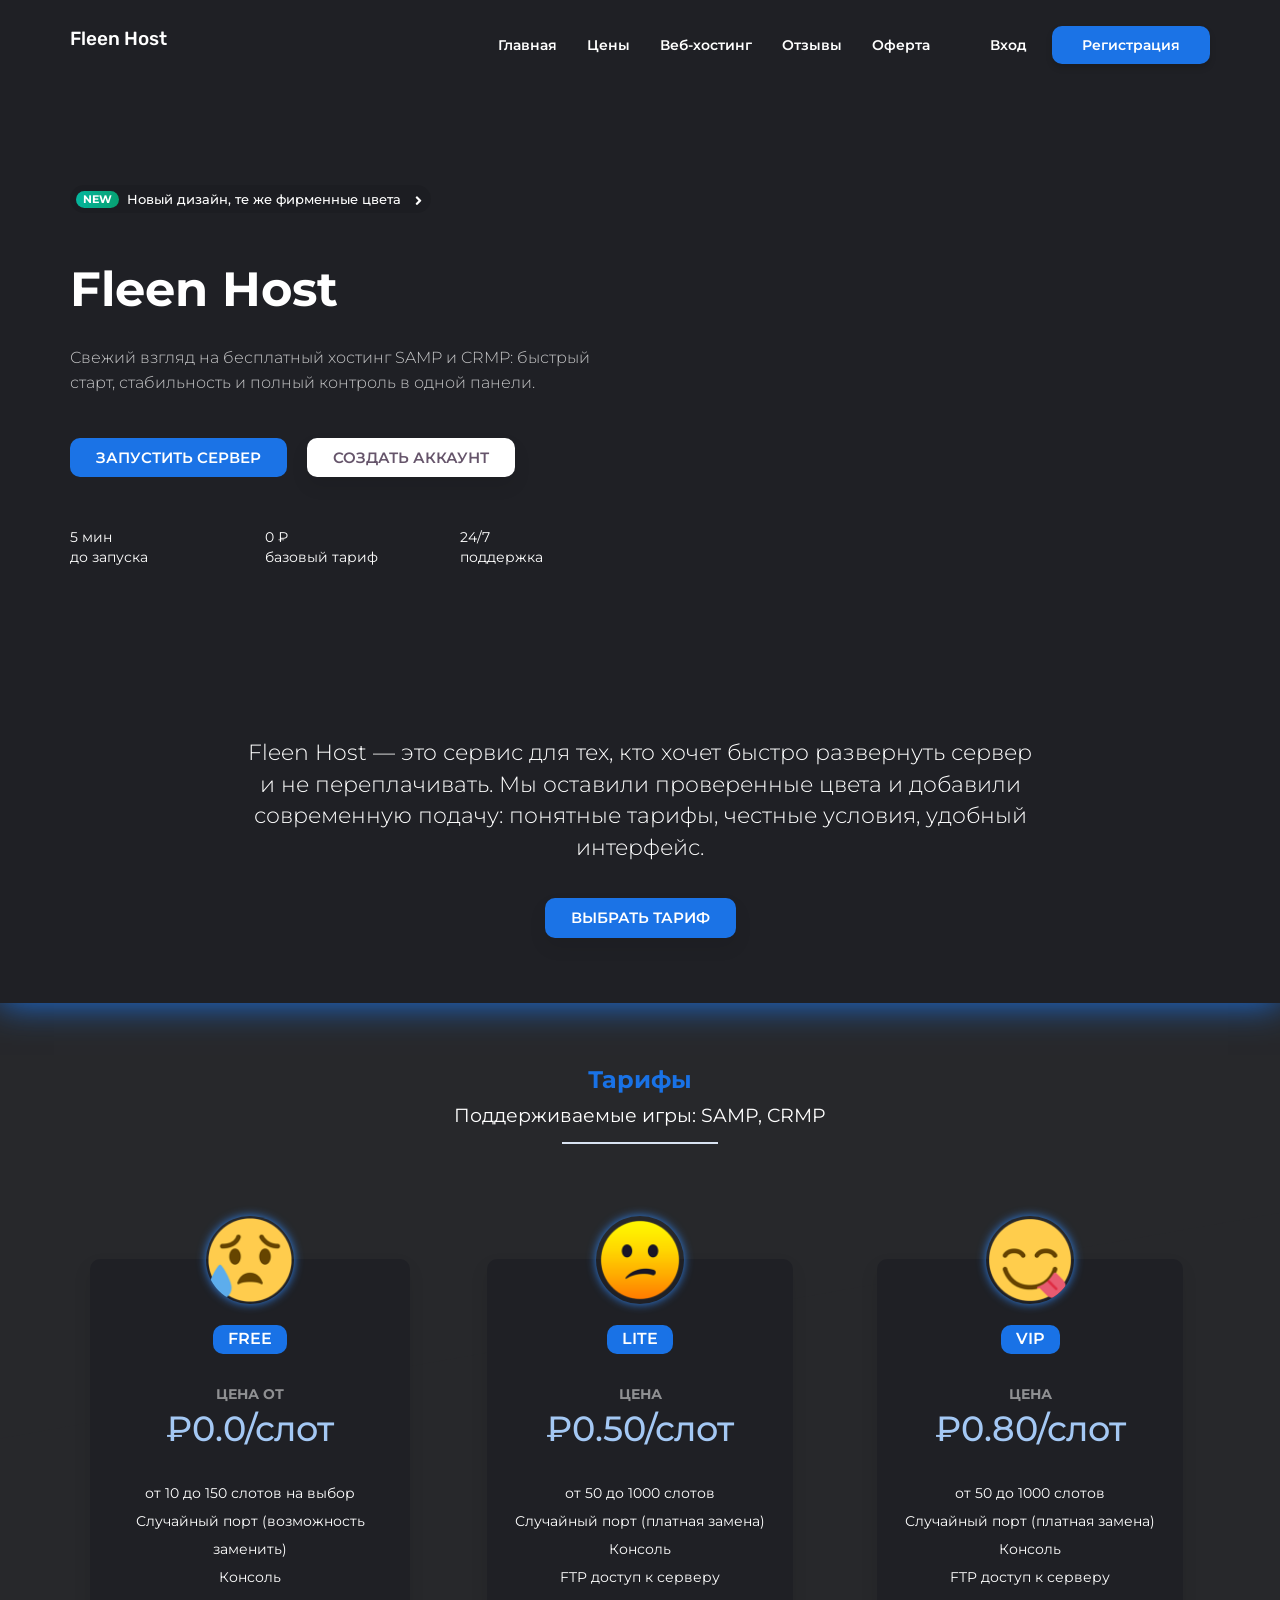
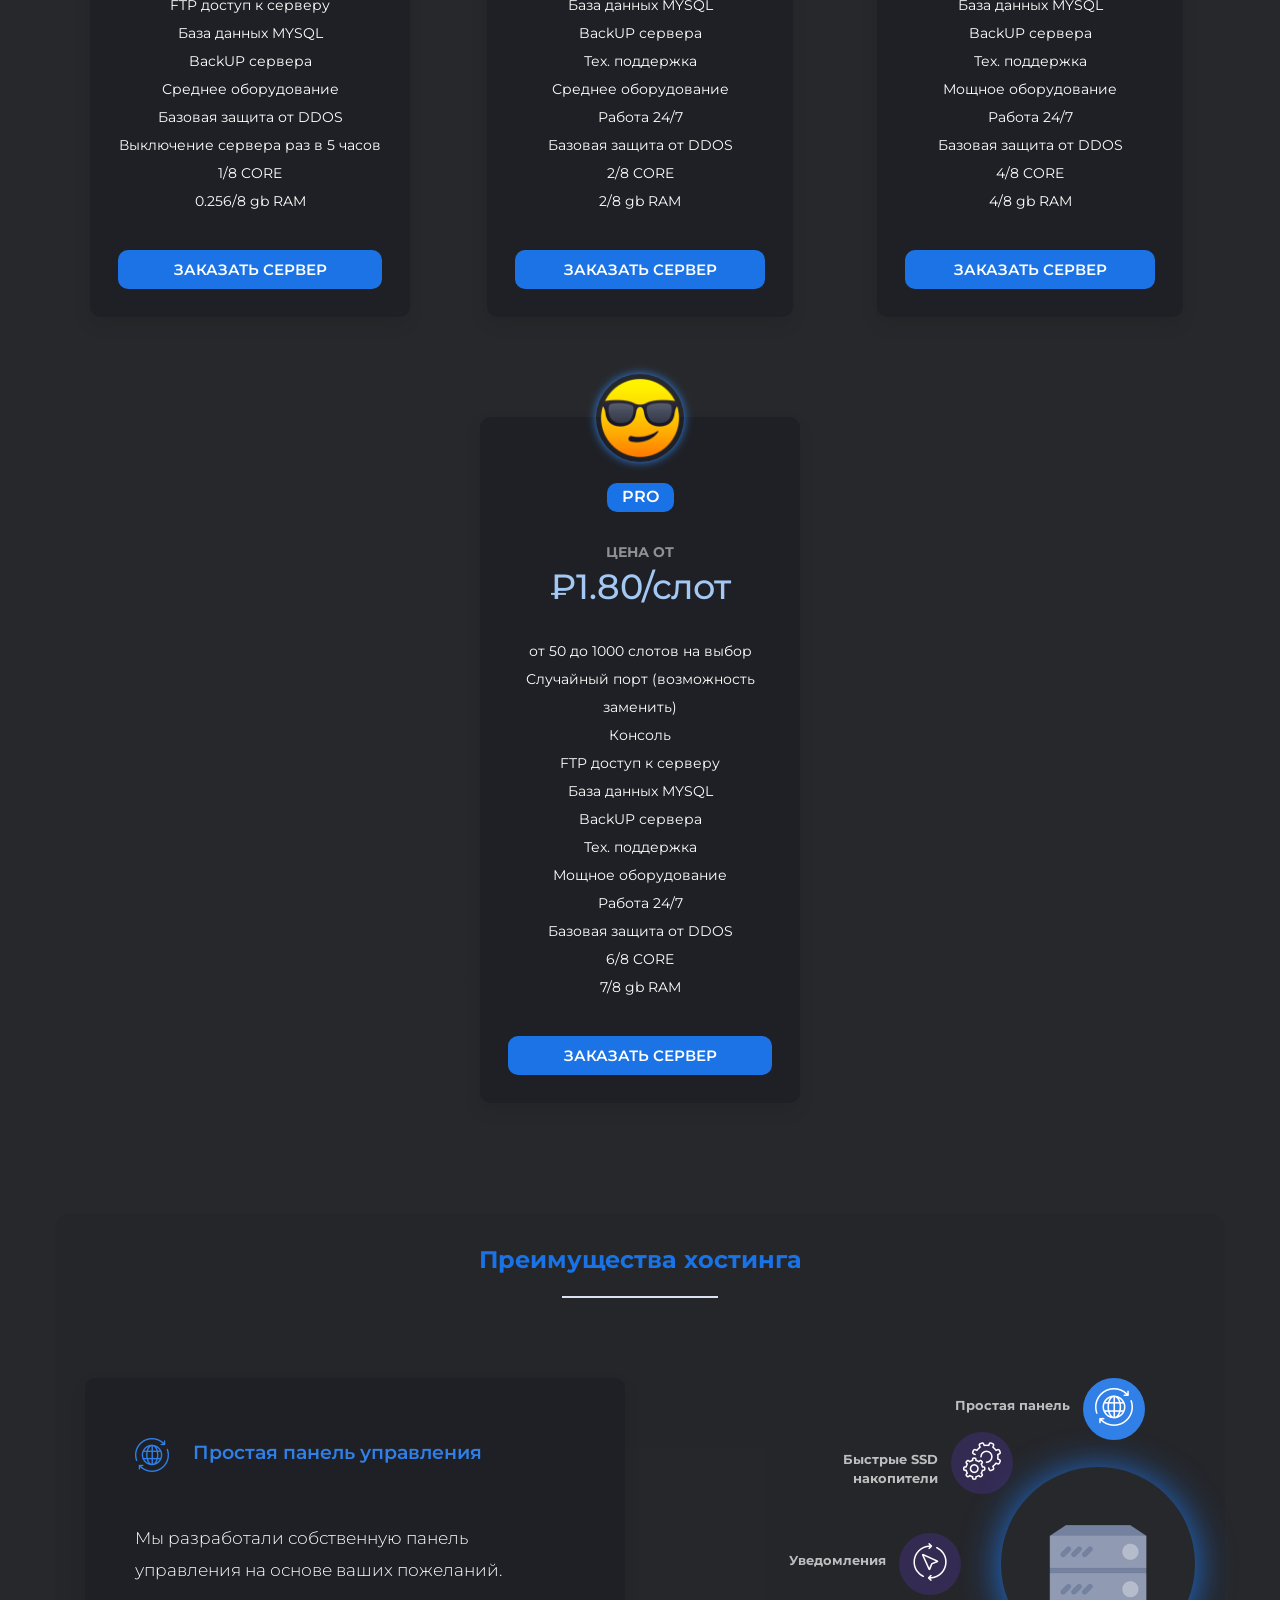
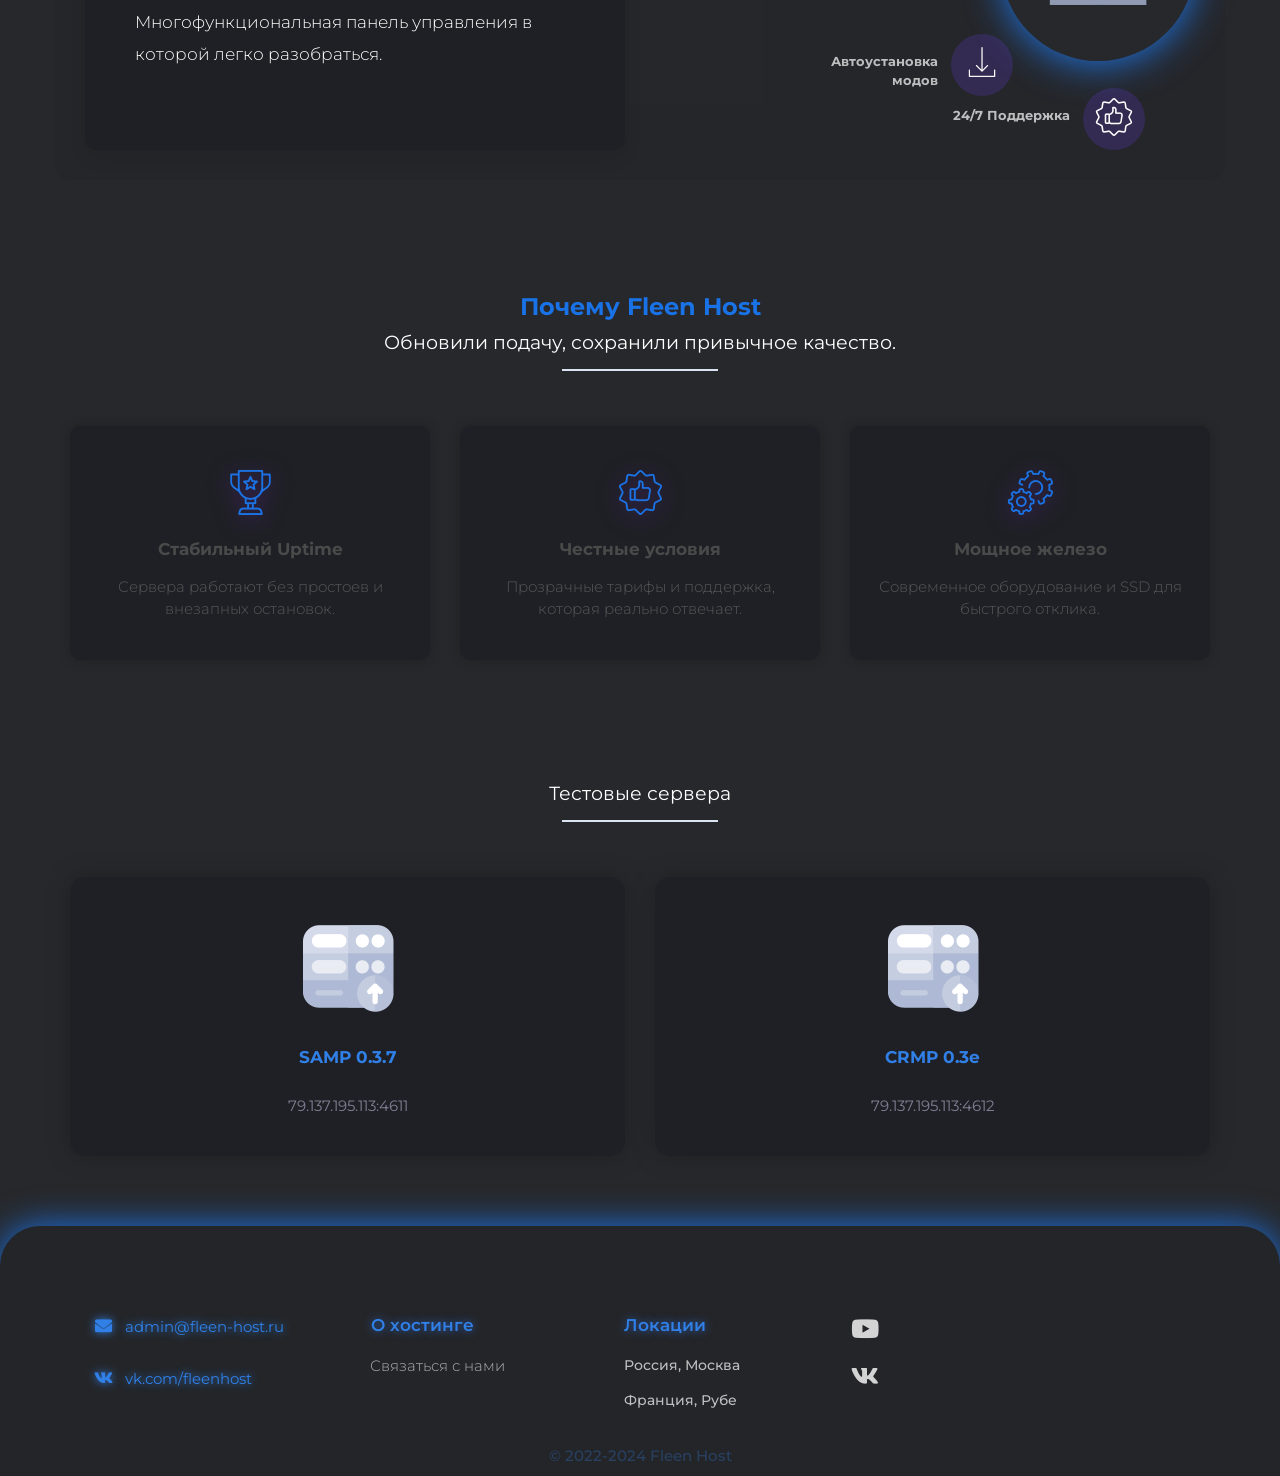
==== commit c18e7f88: "Refresh homepage hero and highlights" ====
--- a/index.html
+++ b/index.html
@@ -75,14 +75,35 @@
                            <div class="slide">
                               <div class="noti-holder">
                                  <div class="noti">
-                                    <span class="badge">100%</span><span class="text">Лучший бесплатный хостинг SAMP и CRMP</span>
+                                    <span class="badge">NEW</span><span class="text">Новый дизайн, те же фирменные цвета</span>
                                  </div>
                               </div>
                               <div class="spacer"></div>
                               <div class="big-title">Fleen Host</div>
-                              <p>Качественный бесплатный хостинг серверов САМП и КРМП с бесплатной базой MYSQL.</p>
+                              <p>Свежий взгляд на бесплатный хостинг SAMP и CRMP: быстрый старт, стабильность и полный контроль в одной панели.</p>
                               <div class="btn-holder">
-                                 <a href="https://fleen-host.ru/main/index" class="ybtn ybtn-header-color">Войти</a><a href="https://fleen-host.ru/account/login" class="ybtn ybtn-white ybtn-shadow">Зарегистрироваться</a>
+                                 <a href="https://fleen-host.ru/servers/order" class="ybtn ybtn-header-color">Запустить сервер</a><a href="https://fleen-host.ru/account/login" class="ybtn ybtn-white ybtn-shadow">Создать аккаунт</a>
+                              </div>
+                              <div class="spacer"></div>
+                              <div class="row">
+                                 <div class="col-xs-4">
+                                    <div class="mfeature-box">
+                                       <div class="mfeature-title">5 мин</div>
+                                       <div class="mfeature-details">до запуска</div>
+                                    </div>
+                                 </div>
+                                 <div class="col-xs-4">
+                                    <div class="mfeature-box">
+                                       <div class="mfeature-title">0 ₽</div>
+                                       <div class="mfeature-details">базовый тариф</div>
+                                    </div>
+                                 </div>
+                                 <div class="col-xs-4">
+                                    <div class="mfeature-box">
+                                       <div class="mfeature-title">24/7</div>
+                                       <div class="mfeature-details">поддержка</div>
+                                    </div>
+                                 </div>
                               </div>
                            </div>
                         </div>
@@ -98,8 +119,8 @@
             <div class="container">
                <div class="row">
                   <div class="col-md-12">
-                     <div class="info-text">Мы предоставляем услуги бесплатного хостинга игровых серверов SA:MP и CR:MP, который идеально подойдет для теста мода или игры с друзьями. А для тех, кто уже имеет свою аудиторию, у нас есть качественный бюджетный игровой хостинг по низким ценам!</div>
-                     <a href="https://fleen-host.ru/servers/order" class="ybtn ybtn-accent-color ybtn-shadow">Заказать сервер</a>
+                     <div class="info-text">Fleen Host — это сервис для тех, кто хочет быстро развернуть сервер и не переплачивать. Мы оставили проверенные цвета и добавили современную подачу: понятные тарифы, честные условия, удобный интерфейс.</div>
+                     <a href="https://fleen-host.ru/servers/order" class="ybtn ybtn-accent-color ybtn-shadow">Выбрать тариф</a>
                   </div>
                </div>
             </div>
@@ -348,8 +369,8 @@
          <div class="container">
             <div class="row">
                <div class="col-md-12">
-                  <div class="row-title">Наш хостинг</div>
-                  <div class="row-subtitle">Почему стоит заказывать сервер у нас?</div>
+                  <div class="row-title">Почему Fleen Host</div>
+                  <div class="row-subtitle">Обновили подачу, сохранили привычное качество.</div>
                </div>
             </div>
             <div class="row">
@@ -358,8 +379,8 @@
                      <div class="mfeature-icon">
                         <i class="htfy htfy-trophy"></i>
                      </div>
-                     <div class="mfeature-title">Высокий Uptime</div>
-                     <div class="mfeature-details">Гарантируем непрерывную работу сервера.</div>
+                     <div class="mfeature-title">Стабильный Uptime</div>
+                     <div class="mfeature-details">Сервера работают без простоев и внезапных остановок.</div>
                   </div>
                </div>
                <div class="col-sm-6 col-md-4">
@@ -367,8 +388,8 @@
                      <div class="mfeature-icon">
                         <i class="htfy htfy-like"></i>
                      </div>
-                     <div class="mfeature-title">Гарантия возврата денег</div>
-                     <div class="mfeature-details">Полный возрат суммы в при наличии неисправности с нашей стороны.</div>
+                     <div class="mfeature-title">Честные условия</div>
+                     <div class="mfeature-details">Прозрачные тарифы и поддержка, которая реально отвечает.</div>
                   </div>
                </div>
                <div class="col-sm-12 col-md-4">
@@ -376,8 +397,8 @@
                      <div class="mfeature-icon">
                         <i class="htfy htfy-cogwheel"></i>
                      </div>
-                     <div class="mfeature-title">Мощное оборудование</div>
-                     <div class="mfeature-details">Наш хостинг использует только самое современное серверное оборудование.</div>
+                     <div class="mfeature-title">Мощное железо</div>
+                     <div class="mfeature-details">Современное оборудование и SSD для быстрого отклика.</div>
                   </div>
                </div>
             </div>
@@ -466,4 +487,4 @@
       <script src="glavsite/js/slick.min.js"></script>
       <script src="glavsite/js/main.js"></script>
    
-</body></html>+</body></html>
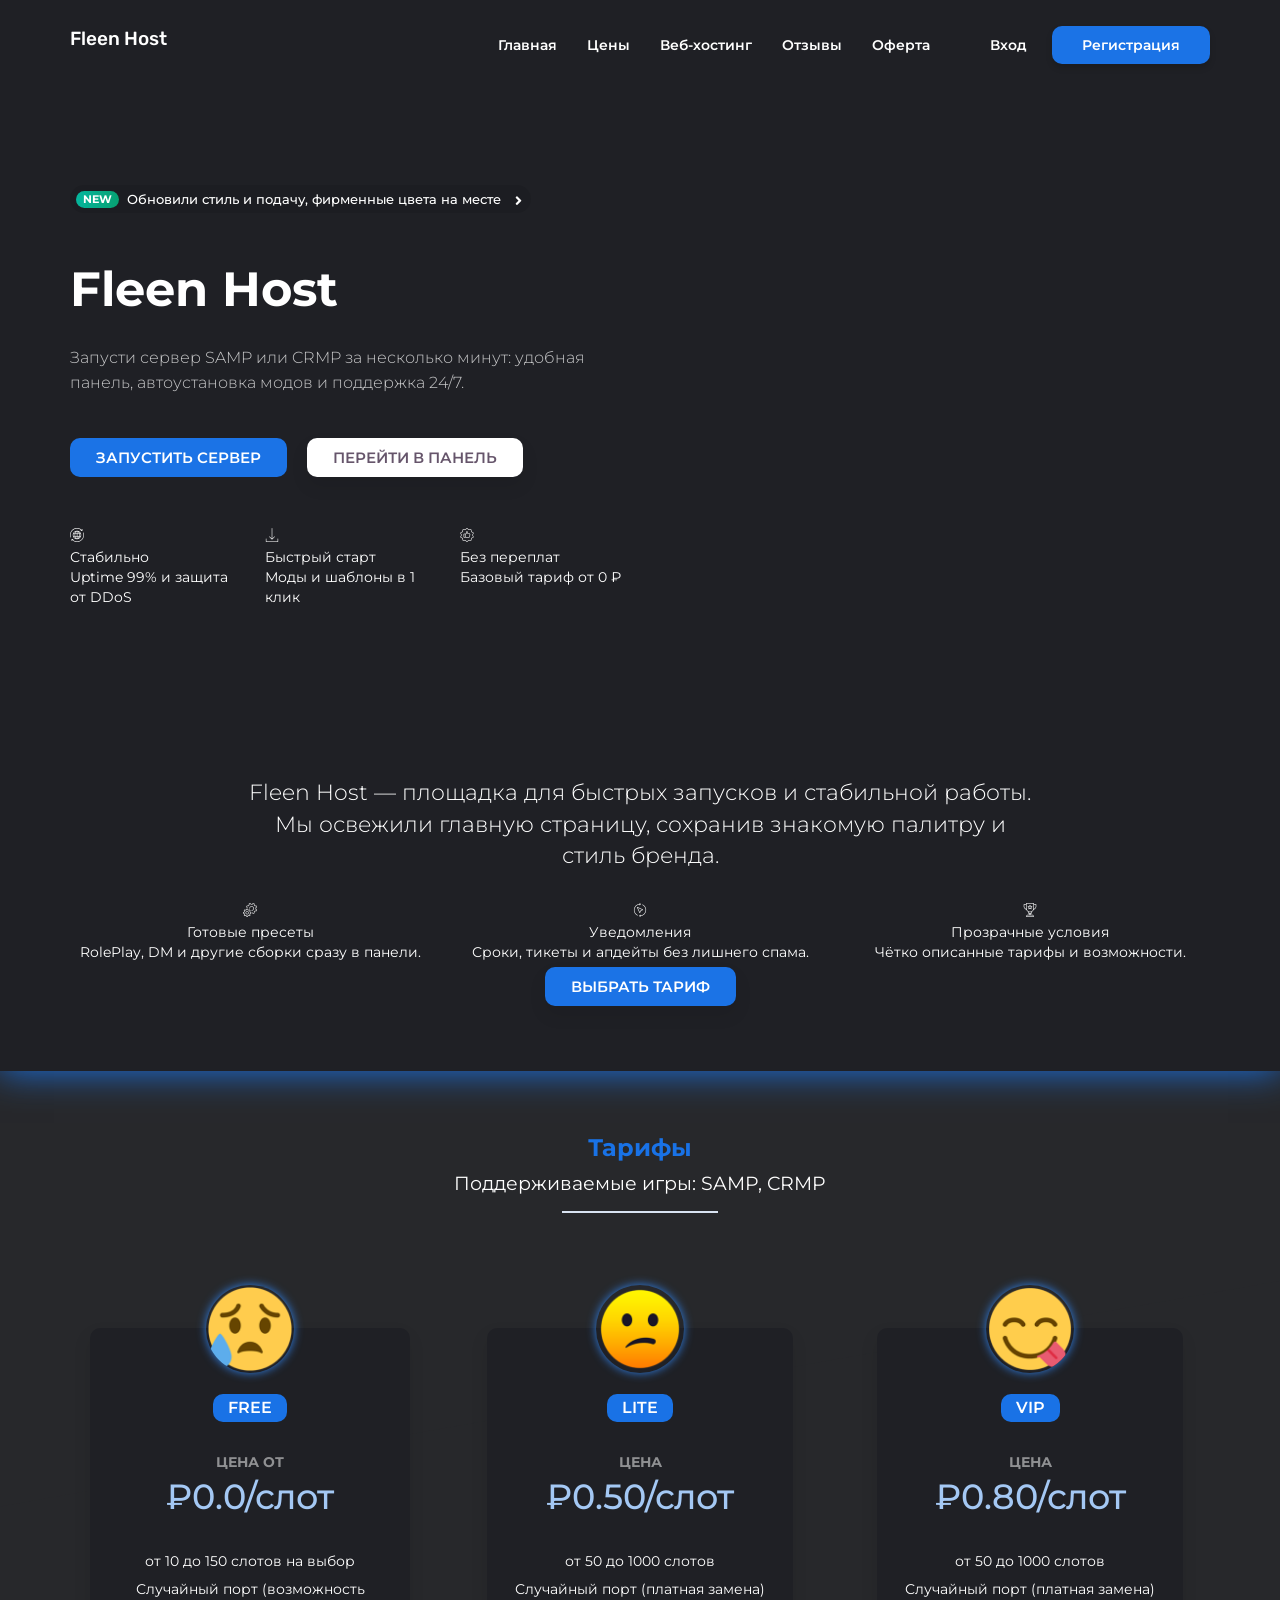
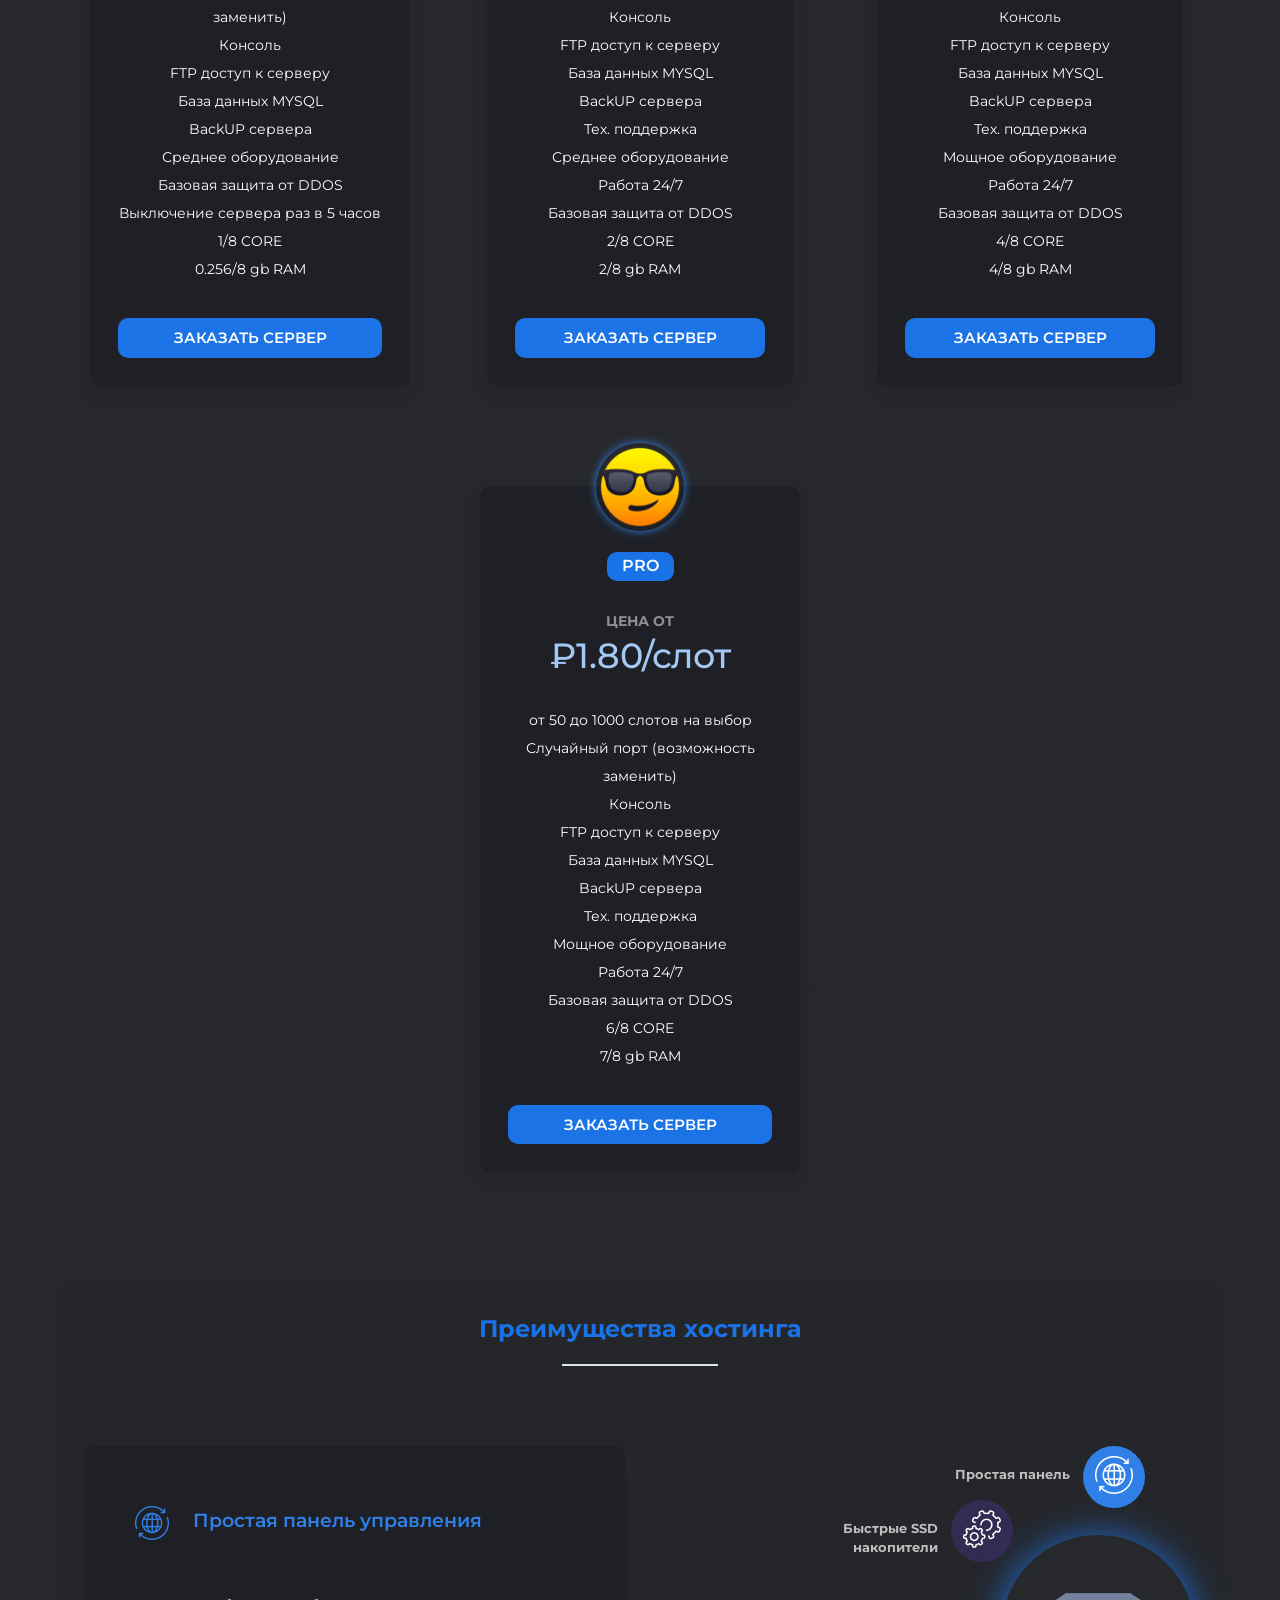
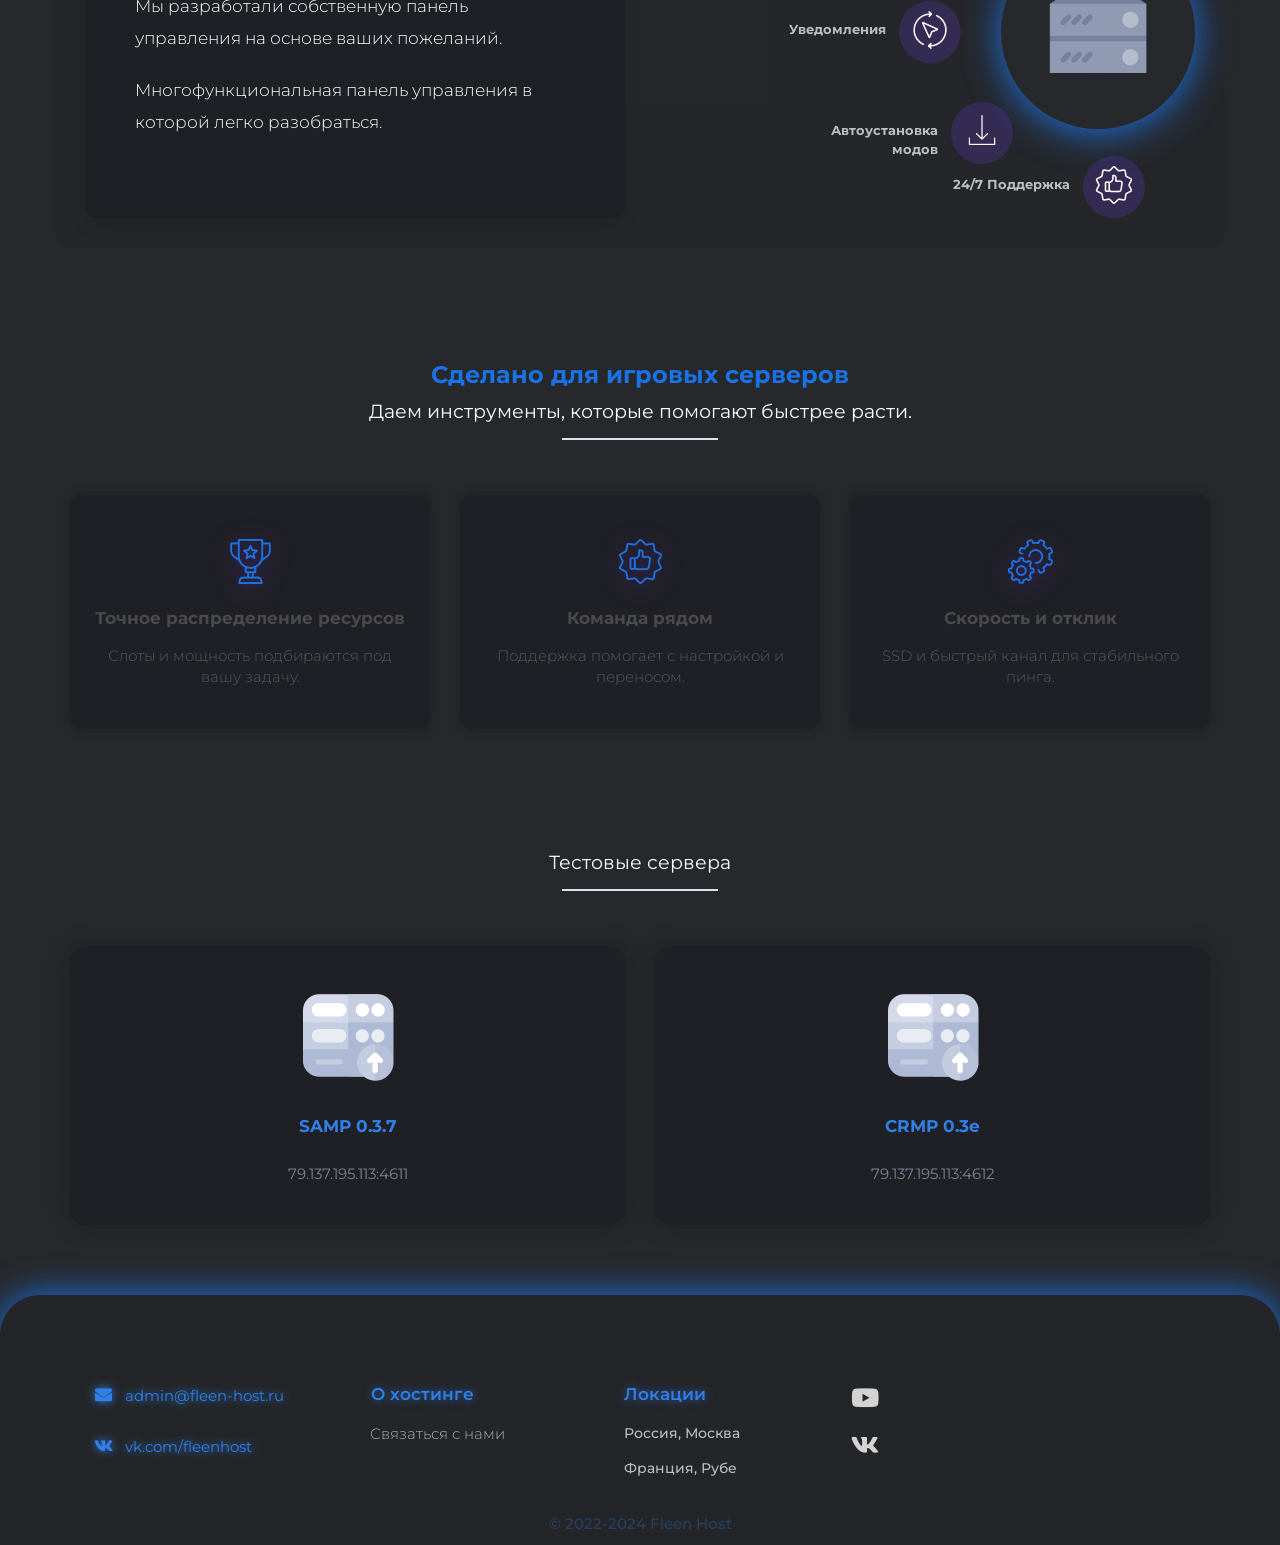
==== commit 64ab599b: "Redesign homepage hero and info blocks" ====
--- a/index.html
+++ b/index.html
@@ -75,33 +75,36 @@
                            <div class="slide">
                               <div class="noti-holder">
                                  <div class="noti">
-                                    <span class="badge">NEW</span><span class="text">Новый дизайн, те же фирменные цвета</span>
+                                    <span class="badge">NEW</span><span class="text">Обновили стиль и подачу, фирменные цвета на месте</span>
                                  </div>
                               </div>
                               <div class="spacer"></div>
                               <div class="big-title">Fleen Host</div>
-                              <p>Свежий взгляд на бесплатный хостинг SAMP и CRMP: быстрый старт, стабильность и полный контроль в одной панели.</p>
+                              <p>Запусти сервер SAMP или CRMP за несколько минут: удобная панель, автоустановка модов и поддержка 24/7.</p>
                               <div class="btn-holder">
-                                 <a href="https://fleen-host.ru/servers/order" class="ybtn ybtn-header-color">Запустить сервер</a><a href="https://fleen-host.ru/account/login" class="ybtn ybtn-white ybtn-shadow">Создать аккаунт</a>
+                                 <a href="https://fleen-host.ru/servers/order" class="ybtn ybtn-header-color">Запустить сервер</a><a href="https://fleen-host.ru/main/index" class="ybtn ybtn-white ybtn-shadow">Перейти в панель</a>
                               </div>
                               <div class="spacer"></div>
                               <div class="row">
-                                 <div class="col-xs-4">
+                                 <div class="col-xs-12 col-sm-4">
                                     <div class="mfeature-box">
-                                       <div class="mfeature-title">5 мин</div>
-                                       <div class="mfeature-details">до запуска</div>
+                                       <div class="mfeature-icon"><i class="htfy htfy-worldwide"></i></div>
+                                       <div class="mfeature-title">Стабильно</div>
+                                       <div class="mfeature-details">Uptime 99% и защита от DDoS</div>
                                     </div>
                                  </div>
-                                 <div class="col-xs-4">
+                                 <div class="col-xs-12 col-sm-4">
                                     <div class="mfeature-box">
-                                       <div class="mfeature-title">0 ₽</div>
-                                       <div class="mfeature-details">базовый тариф</div>
+                                       <div class="mfeature-icon"><i class="htfy htfy-download"></i></div>
+                                       <div class="mfeature-title">Быстрый старт</div>
+                                       <div class="mfeature-details">Моды и шаблоны в 1 клик</div>
                                     </div>
                                  </div>
-                                 <div class="col-xs-4">
+                                 <div class="col-xs-12 col-sm-4">
                                     <div class="mfeature-box">
-                                       <div class="mfeature-title">24/7</div>
-                                       <div class="mfeature-details">поддержка</div>
+                                       <div class="mfeature-icon"><i class="htfy htfy-like"></i></div>
+                                       <div class="mfeature-title">Без переплат</div>
+                                       <div class="mfeature-details">Базовый тариф от 0 ₽</div>
                                     </div>
                                  </div>
                               </div>
@@ -119,7 +122,31 @@
             <div class="container">
                <div class="row">
                   <div class="col-md-12">
-                     <div class="info-text">Fleen Host — это сервис для тех, кто хочет быстро развернуть сервер и не переплачивать. Мы оставили проверенные цвета и добавили современную подачу: понятные тарифы, честные условия, удобный интерфейс.</div>
+                     <div class="info-text">Fleen Host — площадка для быстрых запусков и стабильной работы. Мы освежили главную страницу, сохранив знакомую палитру и стиль бренда.</div>
+                     <div class="row">
+                        <div class="col-sm-6 col-md-4">
+                           <div class="mfeature-box">
+                              <div class="mfeature-icon"><i class="htfy htfy-cogwheel"></i></div>
+                              <div class="mfeature-title">Готовые пресеты</div>
+                              <div class="mfeature-details">RolePlay, DM и другие сборки сразу в панели.</div>
+                           </div>
+                        </div>
+                        <div class="col-sm-6 col-md-4">
+                           <div class="mfeature-box">
+                              <div class="mfeature-icon"><i class="htfy htfy-location"></i></div>
+                              <div class="mfeature-title">Уведомления</div>
+                              <div class="mfeature-details">Сроки, тикеты и апдейты без лишнего спама.</div>
+                           </div>
+                        </div>
+                        <div class="col-sm-6 col-md-4">
+                           <div class="mfeature-box">
+                              <div class="mfeature-icon"><i class="htfy htfy-trophy"></i></div>
+                              <div class="mfeature-title">Прозрачные условия</div>
+                              <div class="mfeature-details">Чётко описанные тарифы и возможности.</div>
+                           </div>
+                        </div>
+                     </div>
+                     <div class="spacer"></div>
                      <a href="https://fleen-host.ru/servers/order" class="ybtn ybtn-accent-color ybtn-shadow">Выбрать тариф</a>
                   </div>
                </div>
@@ -369,8 +396,8 @@
          <div class="container">
             <div class="row">
                <div class="col-md-12">
-                  <div class="row-title">Почему Fleen Host</div>
-                  <div class="row-subtitle">Обновили подачу, сохранили привычное качество.</div>
+                  <div class="row-title">Сделано для игровых серверов</div>
+                  <div class="row-subtitle">Даем инструменты, которые помогают быстрее расти.</div>
                </div>
             </div>
             <div class="row">
@@ -379,8 +406,8 @@
                      <div class="mfeature-icon">
                         <i class="htfy htfy-trophy"></i>
                      </div>
-                     <div class="mfeature-title">Стабильный Uptime</div>
-                     <div class="mfeature-details">Сервера работают без простоев и внезапных остановок.</div>
+                     <div class="mfeature-title">Точное распределение ресурсов</div>
+                     <div class="mfeature-details">Слоты и мощность подбираются под вашу задачу.</div>
                   </div>
                </div>
                <div class="col-sm-6 col-md-4">
@@ -388,8 +415,8 @@
                      <div class="mfeature-icon">
                         <i class="htfy htfy-like"></i>
                      </div>
-                     <div class="mfeature-title">Честные условия</div>
-                     <div class="mfeature-details">Прозрачные тарифы и поддержка, которая реально отвечает.</div>
+                     <div class="mfeature-title">Команда рядом</div>
+                     <div class="mfeature-details">Поддержка помогает с настройкой и переносом.</div>
                   </div>
                </div>
                <div class="col-sm-12 col-md-4">
@@ -397,8 +424,8 @@
                      <div class="mfeature-icon">
                         <i class="htfy htfy-cogwheel"></i>
                      </div>
-                     <div class="mfeature-title">Мощное железо</div>
-                     <div class="mfeature-details">Современное оборудование и SSD для быстрого отклика.</div>
+                     <div class="mfeature-title">Скорость и отклик</div>
+                     <div class="mfeature-details">SSD и быстрый канал для стабильного пинга.</div>
                   </div>
                </div>
             </div>
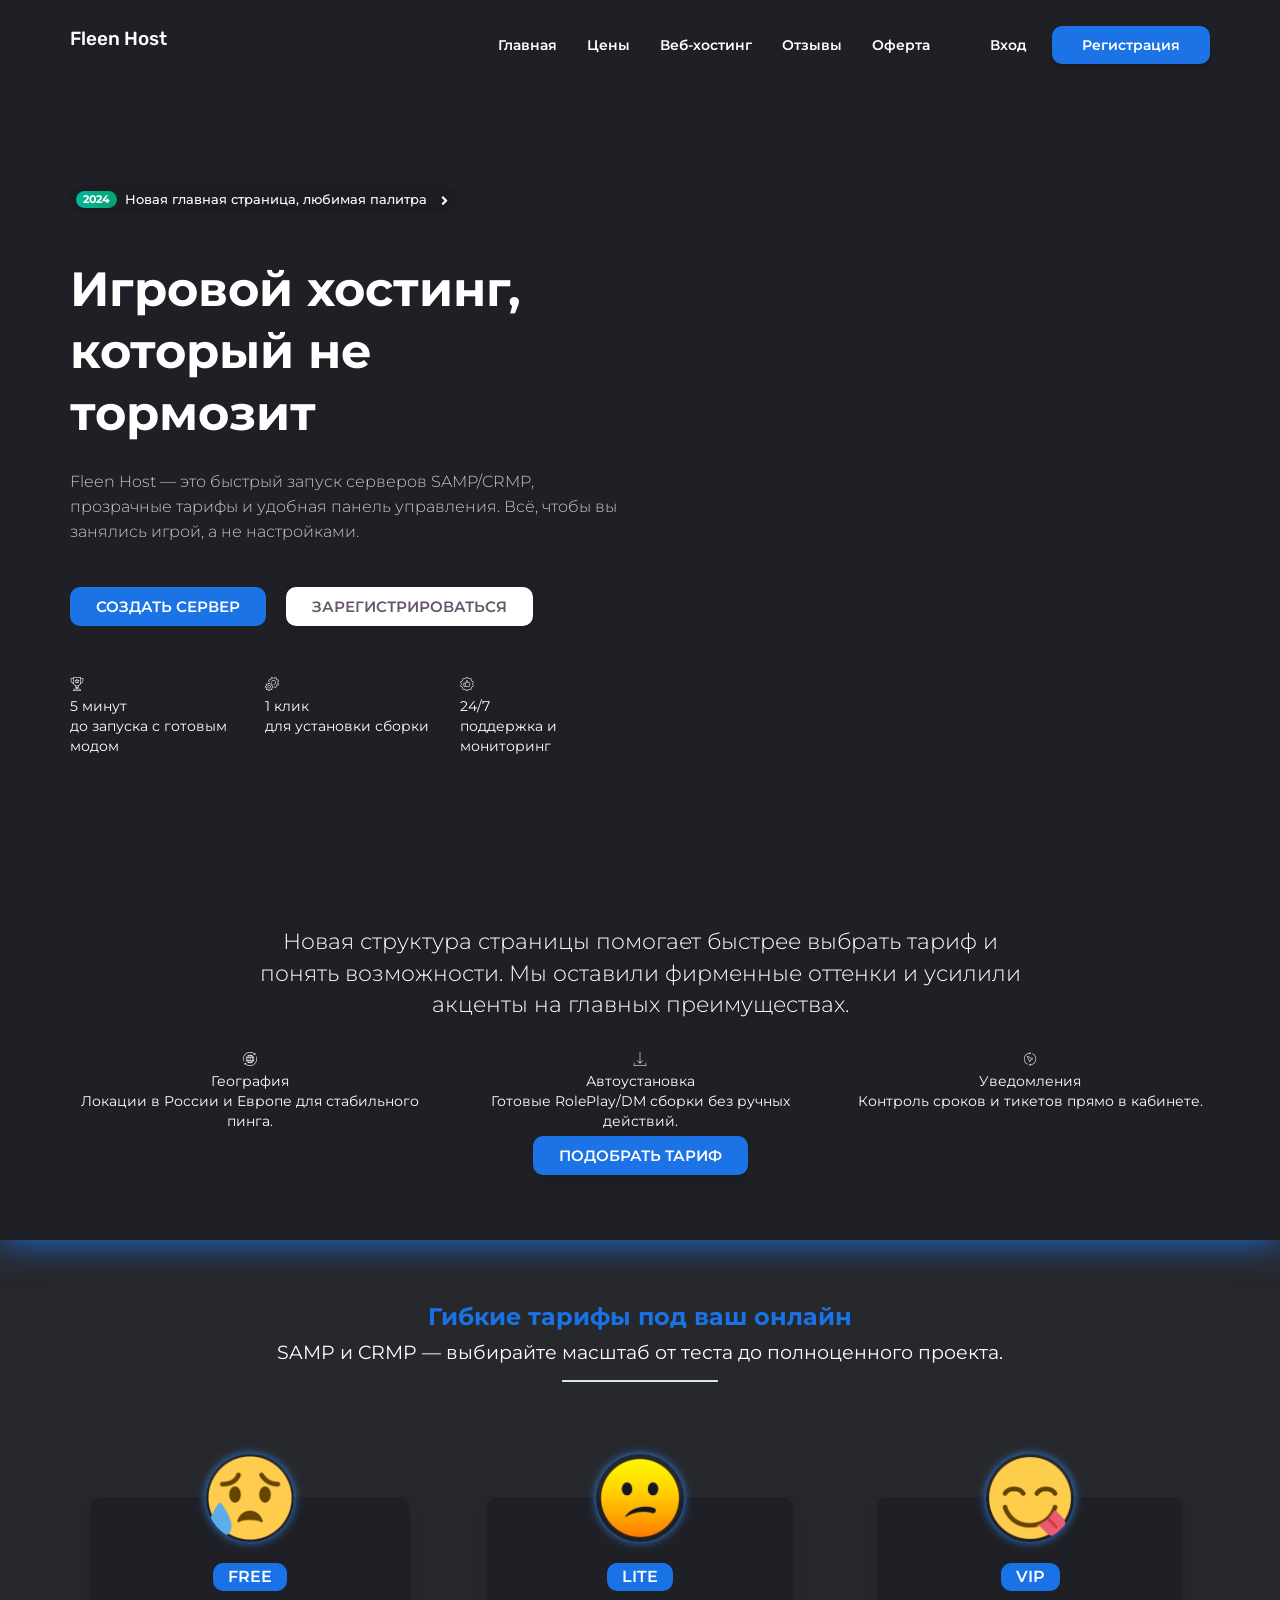
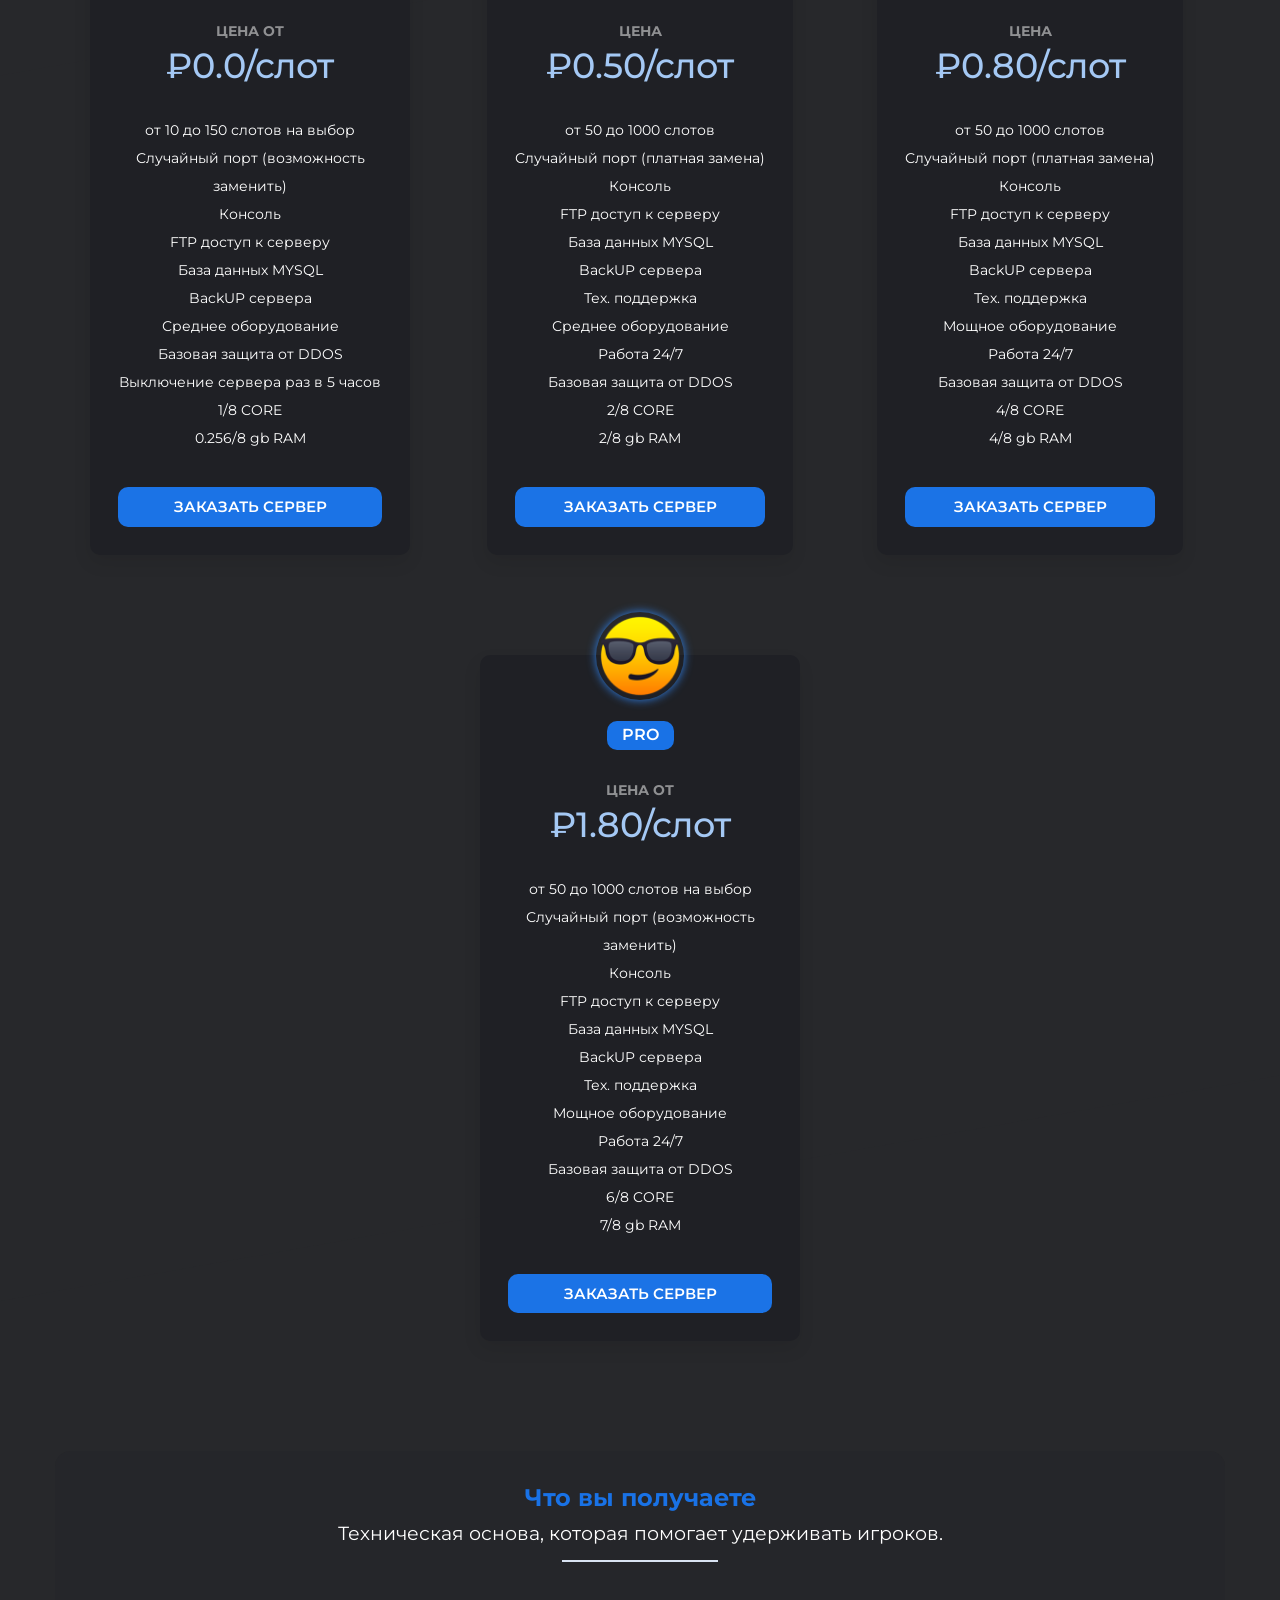
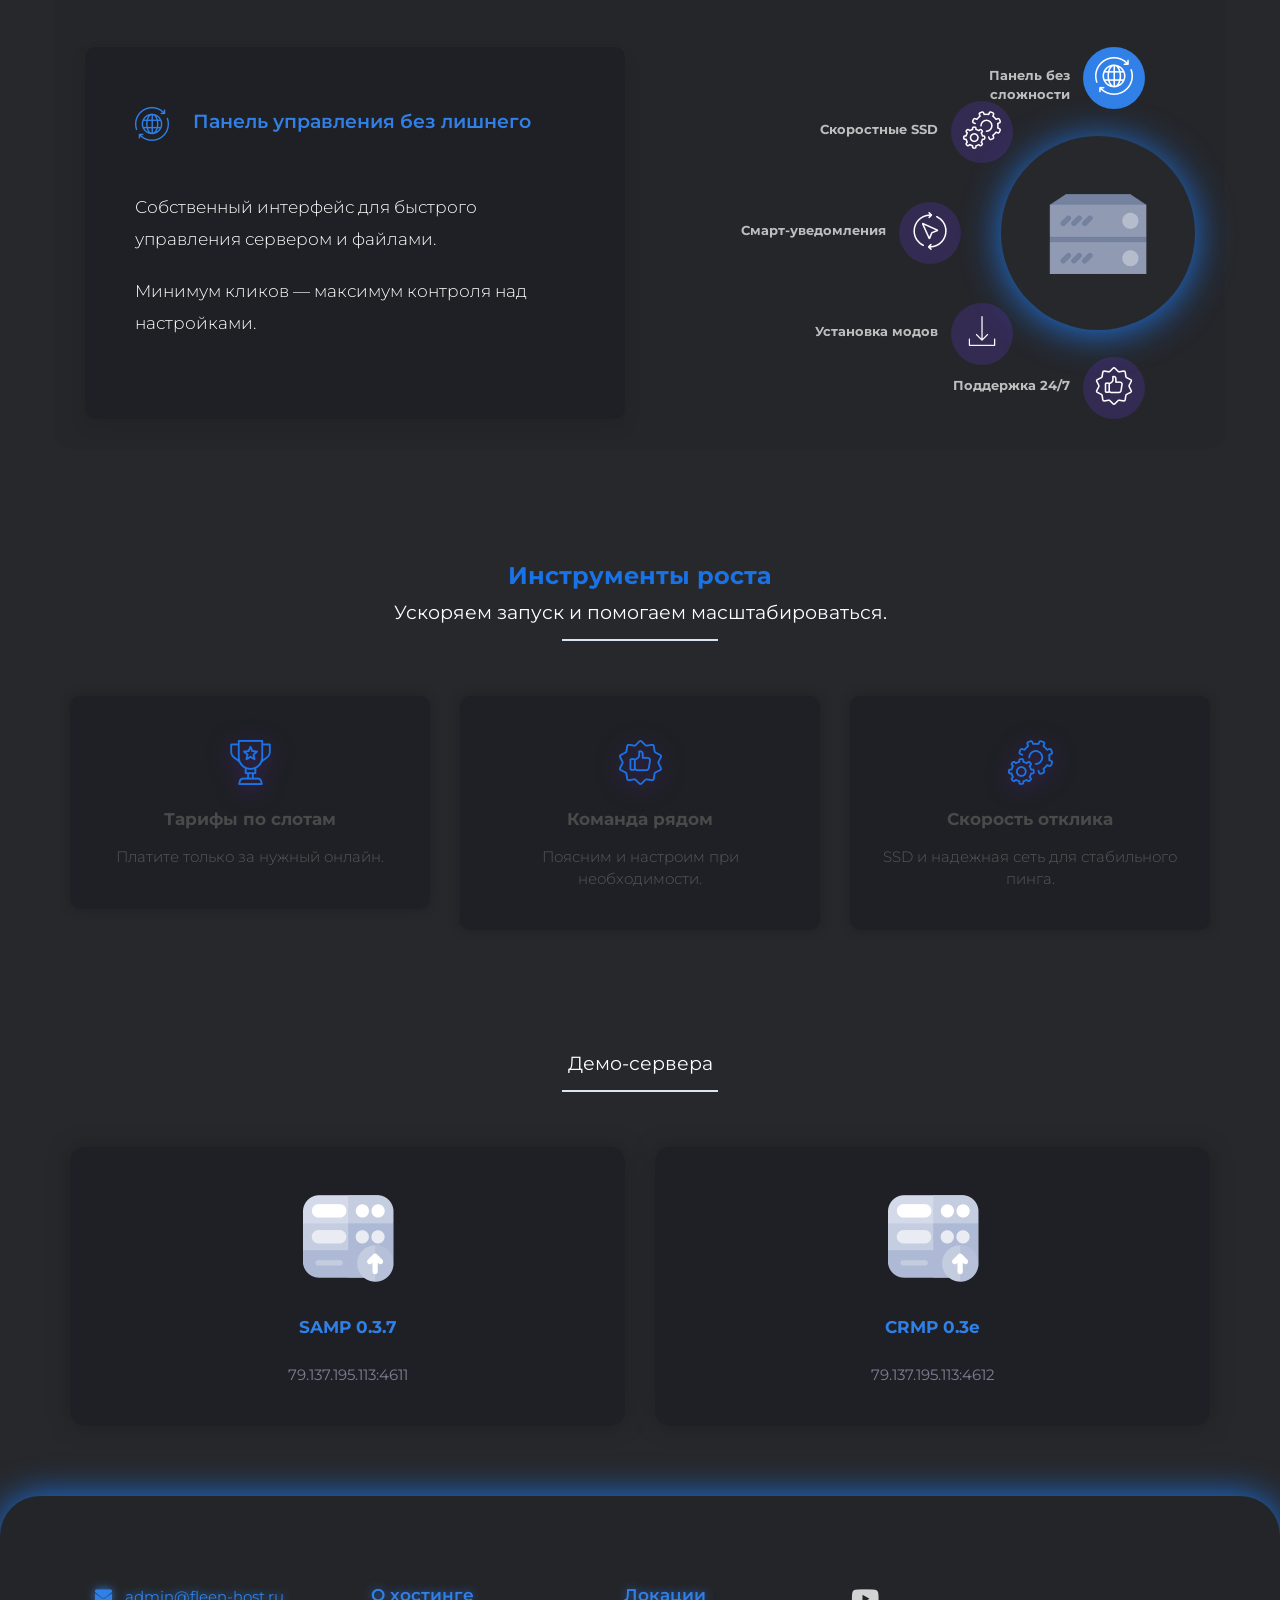
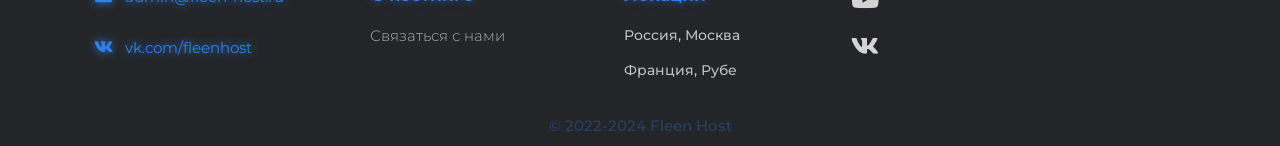
==== commit db728e21: "Rewrite homepage content layout" ====
--- a/index.html
+++ b/index.html
@@ -75,36 +75,36 @@
                            <div class="slide">
                               <div class="noti-holder">
                                  <div class="noti">
-                                    <span class="badge">NEW</span><span class="text">Обновили стиль и подачу, фирменные цвета на месте</span>
+                                    <span class="badge">2024</span><span class="text">Новая главная страница, любимая палитра</span>
                                  </div>
                               </div>
                               <div class="spacer"></div>
-                              <div class="big-title">Fleen Host</div>
-                              <p>Запусти сервер SAMP или CRMP за несколько минут: удобная панель, автоустановка модов и поддержка 24/7.</p>
+                              <div class="big-title">Игровой хостинг, который не тормозит</div>
+                              <p>Fleen Host — это быстрый запуск серверов SAMP/CRMP, прозрачные тарифы и удобная панель управления. Всё, чтобы вы занялись игрой, а не настройками.</p>
                               <div class="btn-holder">
-                                 <a href="https://fleen-host.ru/servers/order" class="ybtn ybtn-header-color">Запустить сервер</a><a href="https://fleen-host.ru/main/index" class="ybtn ybtn-white ybtn-shadow">Перейти в панель</a>
+                                 <a href="https://fleen-host.ru/servers/order" class="ybtn ybtn-header-color">Создать сервер</a><a href="https://fleen-host.ru/account/login" class="ybtn ybtn-white ybtn-shadow">Зарегистрироваться</a>
                               </div>
                               <div class="spacer"></div>
                               <div class="row">
                                  <div class="col-xs-12 col-sm-4">
                                     <div class="mfeature-box">
-                                       <div class="mfeature-icon"><i class="htfy htfy-worldwide"></i></div>
-                                       <div class="mfeature-title">Стабильно</div>
-                                       <div class="mfeature-details">Uptime 99% и защита от DDoS</div>
+                                       <div class="mfeature-icon"><i class="htfy htfy-trophy"></i></div>
+                                       <div class="mfeature-title">5 минут</div>
+                                       <div class="mfeature-details">до запуска с готовым модом</div>
                                     </div>
                                  </div>
                                  <div class="col-xs-12 col-sm-4">
                                     <div class="mfeature-box">
-                                       <div class="mfeature-icon"><i class="htfy htfy-download"></i></div>
-                                       <div class="mfeature-title">Быстрый старт</div>
-                                       <div class="mfeature-details">Моды и шаблоны в 1 клик</div>
+                                       <div class="mfeature-icon"><i class="htfy htfy-cogwheel"></i></div>
+                                       <div class="mfeature-title">1 клик</div>
+                                       <div class="mfeature-details">для установки сборки</div>
                                     </div>
                                  </div>
                                  <div class="col-xs-12 col-sm-4">
                                     <div class="mfeature-box">
                                        <div class="mfeature-icon"><i class="htfy htfy-like"></i></div>
-                                       <div class="mfeature-title">Без переплат</div>
-                                       <div class="mfeature-details">Базовый тариф от 0 ₽</div>
+                                       <div class="mfeature-title">24/7</div>
+                                       <div class="mfeature-details">поддержка и мониторинг</div>
                                     </div>
                                  </div>
                               </div>
@@ -122,32 +122,32 @@
             <div class="container">
                <div class="row">
                   <div class="col-md-12">
-                     <div class="info-text">Fleen Host — площадка для быстрых запусков и стабильной работы. Мы освежили главную страницу, сохранив знакомую палитру и стиль бренда.</div>
+                     <div class="info-text">Новая структура страницы помогает быстрее выбрать тариф и понять возможности. Мы оставили фирменные оттенки и усилили акценты на главных преимуществах.</div>
                      <div class="row">
                         <div class="col-sm-6 col-md-4">
                            <div class="mfeature-box">
-                              <div class="mfeature-icon"><i class="htfy htfy-cogwheel"></i></div>
-                              <div class="mfeature-title">Готовые пресеты</div>
-                              <div class="mfeature-details">RolePlay, DM и другие сборки сразу в панели.</div>
+                              <div class="mfeature-icon"><i class="htfy htfy-worldwide"></i></div>
+                              <div class="mfeature-title">География</div>
+                              <div class="mfeature-details">Локации в России и Европе для стабильного пинга.</div>
+                           </div>
+                        </div>
+                        <div class="col-sm-6 col-md-4">
+                           <div class="mfeature-box">
+                              <div class="mfeature-icon"><i class="htfy htfy-download"></i></div>
+                              <div class="mfeature-title">Автоустановка</div>
+                              <div class="mfeature-details">Готовые RolePlay/DM сборки без ручных действий.</div>
                            </div>
                         </div>
                         <div class="col-sm-6 col-md-4">
                            <div class="mfeature-box">
                               <div class="mfeature-icon"><i class="htfy htfy-location"></i></div>
                               <div class="mfeature-title">Уведомления</div>
-                              <div class="mfeature-details">Сроки, тикеты и апдейты без лишнего спама.</div>
+                              <div class="mfeature-details">Контроль сроков и тикетов прямо в кабинете.</div>
                            </div>
                         </div>
-                        <div class="col-sm-6 col-md-4">
-                           <div class="mfeature-box">
-                              <div class="mfeature-icon"><i class="htfy htfy-trophy"></i></div>
-                              <div class="mfeature-title">Прозрачные условия</div>
-                              <div class="mfeature-details">Чётко описанные тарифы и возможности.</div>
-                           </div>
-                        </div>
                      </div>
                      <div class="spacer"></div>
-                     <a href="https://fleen-host.ru/servers/order" class="ybtn ybtn-accent-color ybtn-shadow">Выбрать тариф</a>
+                     <a href="https://fleen-host.ru/servers/order" class="ybtn ybtn-accent-color ybtn-shadow">Подобрать тариф</a>
                   </div>
                </div>
             </div>
@@ -158,8 +158,8 @@
          <div class="container">
             <div class="row">
                <div class="col-md-12">
-                  <div class="row-title">Тарифы</div>
-                  <div class="row-subtitle">Поддерживаемые игры: SAMP, CRMP</div>
+                  <div class="row-title">Гибкие тарифы под ваш онлайн</div>
+                  <div class="row-subtitle">SAMP и CRMP — выбирайте масштаб от теста до полноценного проекта.</div>
                </div>
             </div>
             <div class="row">
@@ -291,8 +291,8 @@
          <div class="container" style="background: rgb(31 32 37 / 15%);padding: 30px;border-radius: 15px;">
             <div class="row">
                <div class="col-xs-12">
-                  <div class="row-title">Преимущества хостинга</div>
-                  <div class="row-subtitle"></div>
+                  <div class="row-title">Что вы получаете</div>
+                  <div class="row-subtitle">Техническая основа, которая помогает удерживать игроков.</div>
                </div>
             </div>
             <div class="row rtl-cols">
@@ -306,35 +306,35 @@
                            <div class="special-gradiant"></div>
                         </div>
                         <div class="feature-icon"><i class="htfy htfy-worldwide"></i></div>
-                        <div class="feature-title">Простая панель</div>
+                        <div class="feature-title">Панель без сложности</div>
                      </div>
                      <div class="feature-icon-holder feature-icon-holder2" data-id="2">
                         <div class="animation-holder">
                            <div class="special-gradiant"></div>
                         </div>
                         <div class="feature-icon"><i class="htfy htfy-cogwheel"></i></div>
-                        <div class="feature-title">Быстрые SSD накопители</div>
+                        <div class="feature-title">Скоростные SSD</div>
                      </div>
                      <div class="feature-icon-holder feature-icon-holder3" data-id="3">
                         <div class="animation-holder">
                            <div class="special-gradiant"></div>
                         </div>
                         <div class="feature-icon"><i class="htfy htfy-location"></i></div>
-                        <div class="feature-title">Уведомления</div>
+                        <div class="feature-title">Смарт-уведомления</div>
                      </div>
                      <div class="feature-icon-holder feature-icon-holder4" data-id="4">
                         <div class="animation-holder">
                            <div class="special-gradiant"></div>
                         </div>
                         <div class="feature-icon"><i class="htfy htfy-download"></i></div>
-                        <div class="feature-title">Автоустановка модов</div>
+                        <div class="feature-title">Установка модов</div>
                      </div>
                      <div class="feature-icon-holder feature-icon-holder5" data-id="5">
                         <div class="animation-holder">
                            <div class="special-gradiant"></div>
                         </div>
                         <div class="feature-icon"><i class="htfy htfy-like"></i></div>
-                        <div class="feature-title">24/7 Поддержка</div>
+                        <div class="feature-title">Поддержка 24/7</div>
                      </div>
                   </div>
                </div>
@@ -343,30 +343,30 @@
                      <div class="feature-box feature-d1 show-details">
                         <div class="feature-title-holder">
                            <span class="feature-icon"><i class="htfy htfy-worldwide"></i></span>
-                           <span class="feature-title">Простая панель управления</span>
+                           <span class="feature-title">Панель управления без лишнего</span>
                         </div>
                         <div class="feature-details">
-                           <p>Мы разработали собственную панель управления на основе ваших пожеланий.</p>
-                           <p>Многофункциональная панель управления в которой легко разобраться.</p>
+                           <p>Собственный интерфейс для быстрого управления сервером и файлами.</p>
+                           <p>Минимум кликов — максимум контроля над настройками.</p>
                         </div>
                      </div>
                      <div class="feature-box feature-d2">
                         <div class="feature-title-holder">
                            <span class="feature-icon"><i class="htfy htfy-cogwheel"></i></span>
-                           <span class="feature-title">SSD накопители</span>
+                           <span class="feature-title">SSD-накопители</span>
                         </div>
                         <div class="feature-details">
-                           <p>У нас установлено высокопроизводительное SSD-хранилище корпоративного уровня бесплатно для всех наших хостинг тарифов, чтобы ваш сервер был максимально быстрым.</p>
+                           <p>Корпоративные SSD обеспечивают быстрый отклик и загрузку карт.</p>
                            <p></p>
                         </div>
                      </div>
                      <div class="feature-box feature-d3">
                         <div class="feature-title-holder">
                            <span class="feature-icon"><i class="htfy htfy-location"></i></span>
-                           <span class="feature-title">Уведомления</span>
+                           <span class="feature-title">Умные уведомления</span>
                         </div>
                         <div class="feature-details">
-                           <p>Мы отправляем уведомления о заканчивающемся сроке сервера, новом тикете или подтверждении E-mail. Никаких других навязчивых писем приходить не будет!</p>
+                           <p>Напоминания о сроках и тикетах приходят вовремя и без лишнего шума.</p>
                         </div>
                      </div>
                      <div class="feature-box feature-d4">
@@ -375,16 +375,16 @@
                            <span class="feature-title">Автоустановка модов</span>
                         </div>
                         <div class="feature-details">
-                           <p>Мы реализовали автоустановку модов. У нас более 20 готовых RolePlay и DM модов, которые будут устанавливаться в 1 клик, для SAMP и CRMP!</p>
+                           <p>Выберите мод — система сама установит и настроит его.</p>
                         </div>
                      </div>
                      <div class="feature-box feature-d5">
                         <div class="feature-title-holder">
                            <span class="feature-icon"><i class="htfy htfy-like"></i></span>
-                           <span class="feature-title">24/7 Поддержка</span>
+                           <span class="feature-title">Поддержка 24/7</span>
                         </div>
                         <div class="feature-details">
-                           <p>Профессиональное устранение всех проблем, возникающих в процессе аренды игровых серверов.</p>
+                           <p>Помогаем с настройкой, переносами и нестандартными задачами.</p>
                         </div>
                      </div>
                   </div>
@@ -396,8 +396,8 @@
          <div class="container">
             <div class="row">
                <div class="col-md-12">
-                  <div class="row-title">Сделано для игровых серверов</div>
-                  <div class="row-subtitle">Даем инструменты, которые помогают быстрее расти.</div>
+                  <div class="row-title">Инструменты роста</div>
+                  <div class="row-subtitle">Ускоряем запуск и помогаем масштабироваться.</div>
                </div>
             </div>
             <div class="row">
@@ -406,8 +406,8 @@
                      <div class="mfeature-icon">
                         <i class="htfy htfy-trophy"></i>
                      </div>
-                     <div class="mfeature-title">Точное распределение ресурсов</div>
-                     <div class="mfeature-details">Слоты и мощность подбираются под вашу задачу.</div>
+                     <div class="mfeature-title">Тарифы по слотам</div>
+                     <div class="mfeature-details">Платите только за нужный онлайн.</div>
                   </div>
                </div>
                <div class="col-sm-6 col-md-4">
@@ -416,7 +416,7 @@
                         <i class="htfy htfy-like"></i>
                      </div>
                      <div class="mfeature-title">Команда рядом</div>
-                     <div class="mfeature-details">Поддержка помогает с настройкой и переносом.</div>
+                     <div class="mfeature-details">Поясним и настроим при необходимости.</div>
                   </div>
                </div>
                <div class="col-sm-12 col-md-4">
@@ -424,8 +424,8 @@
                      <div class="mfeature-icon">
                         <i class="htfy htfy-cogwheel"></i>
                      </div>
-                     <div class="mfeature-title">Скорость и отклик</div>
-                     <div class="mfeature-details">SSD и быстрый канал для стабильного пинга.</div>
+                     <div class="mfeature-title">Скорость отклика</div>
+                     <div class="mfeature-details">SSD и надежная сеть для стабильного пинга.</div>
                   </div>
                </div>
             </div>
@@ -435,7 +435,7 @@
          <div class="container">
             <div class="row">
                <div class="col-md-12">
-                  <div class="row-subtitle">Тестовые сервера</div>
+                  <div class="row-subtitle">Демо-сервера</div>
                </div>
             </div>
             <div class="row">
